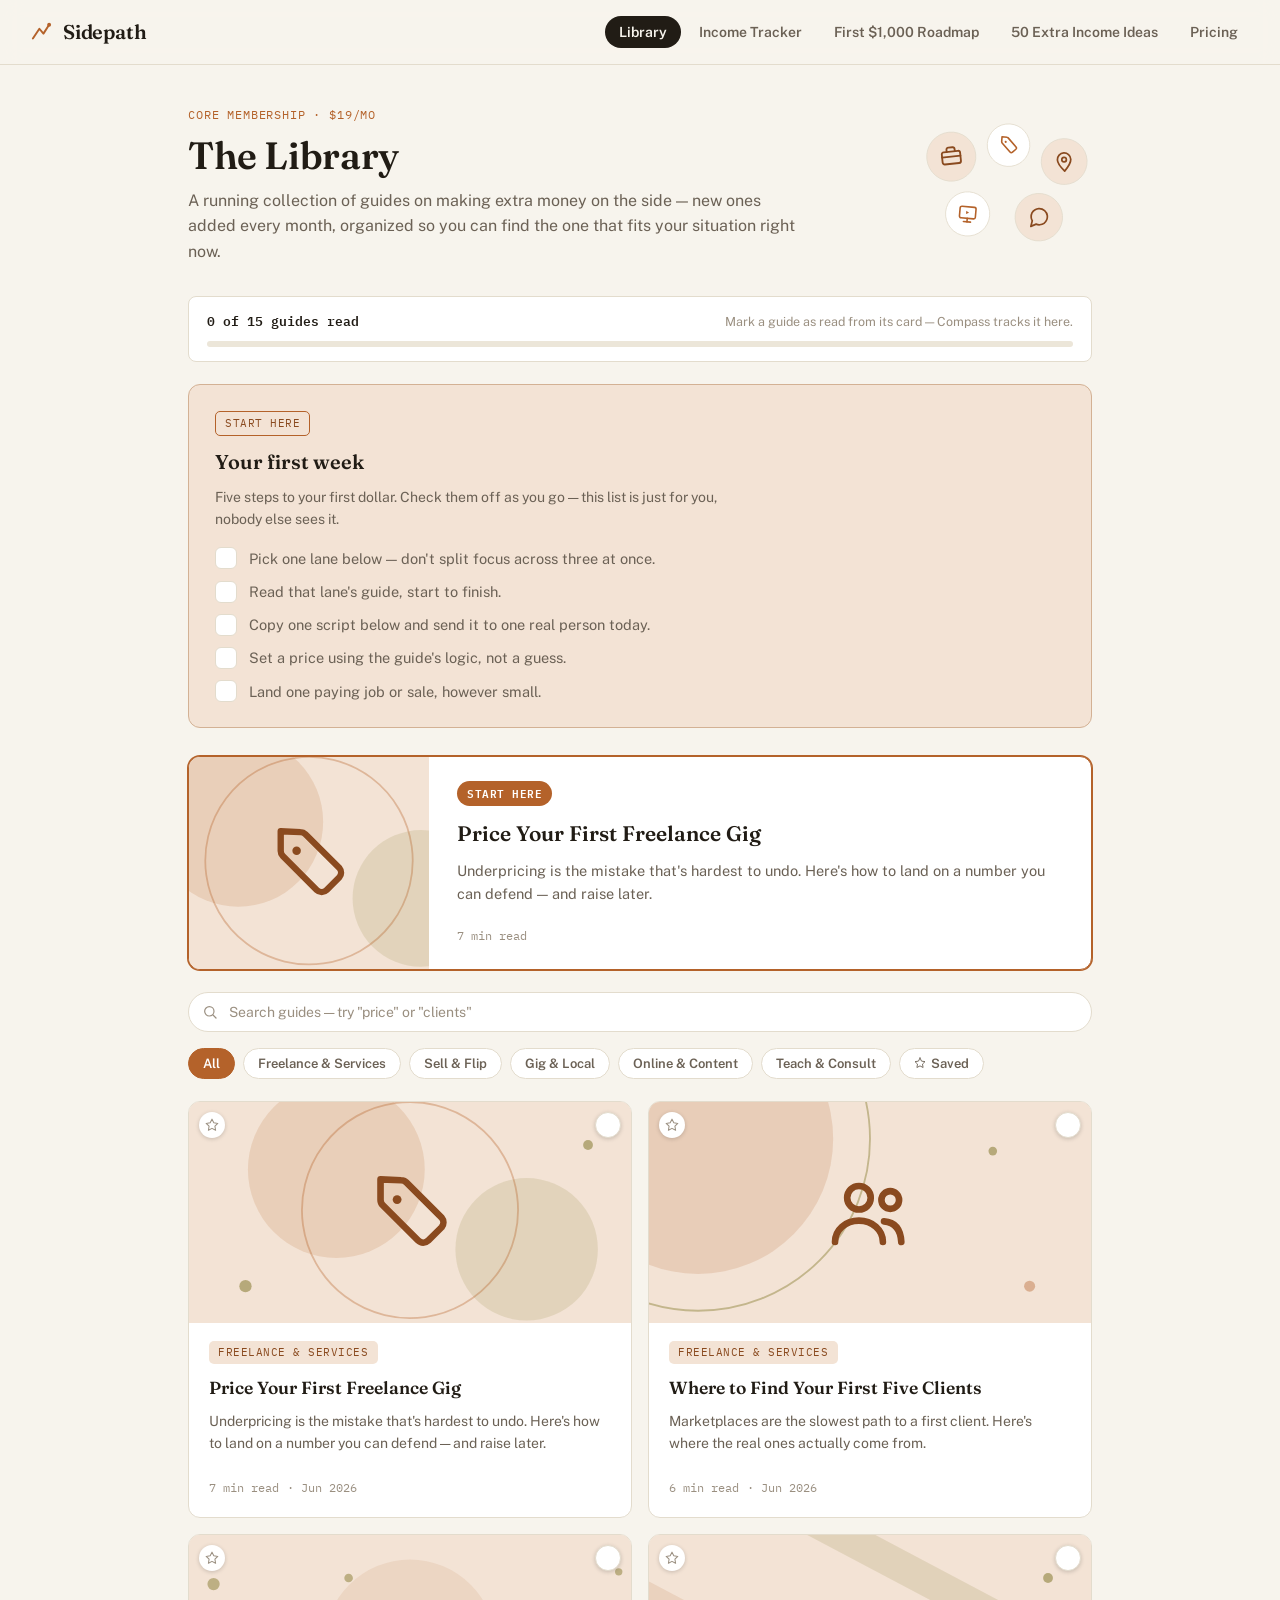
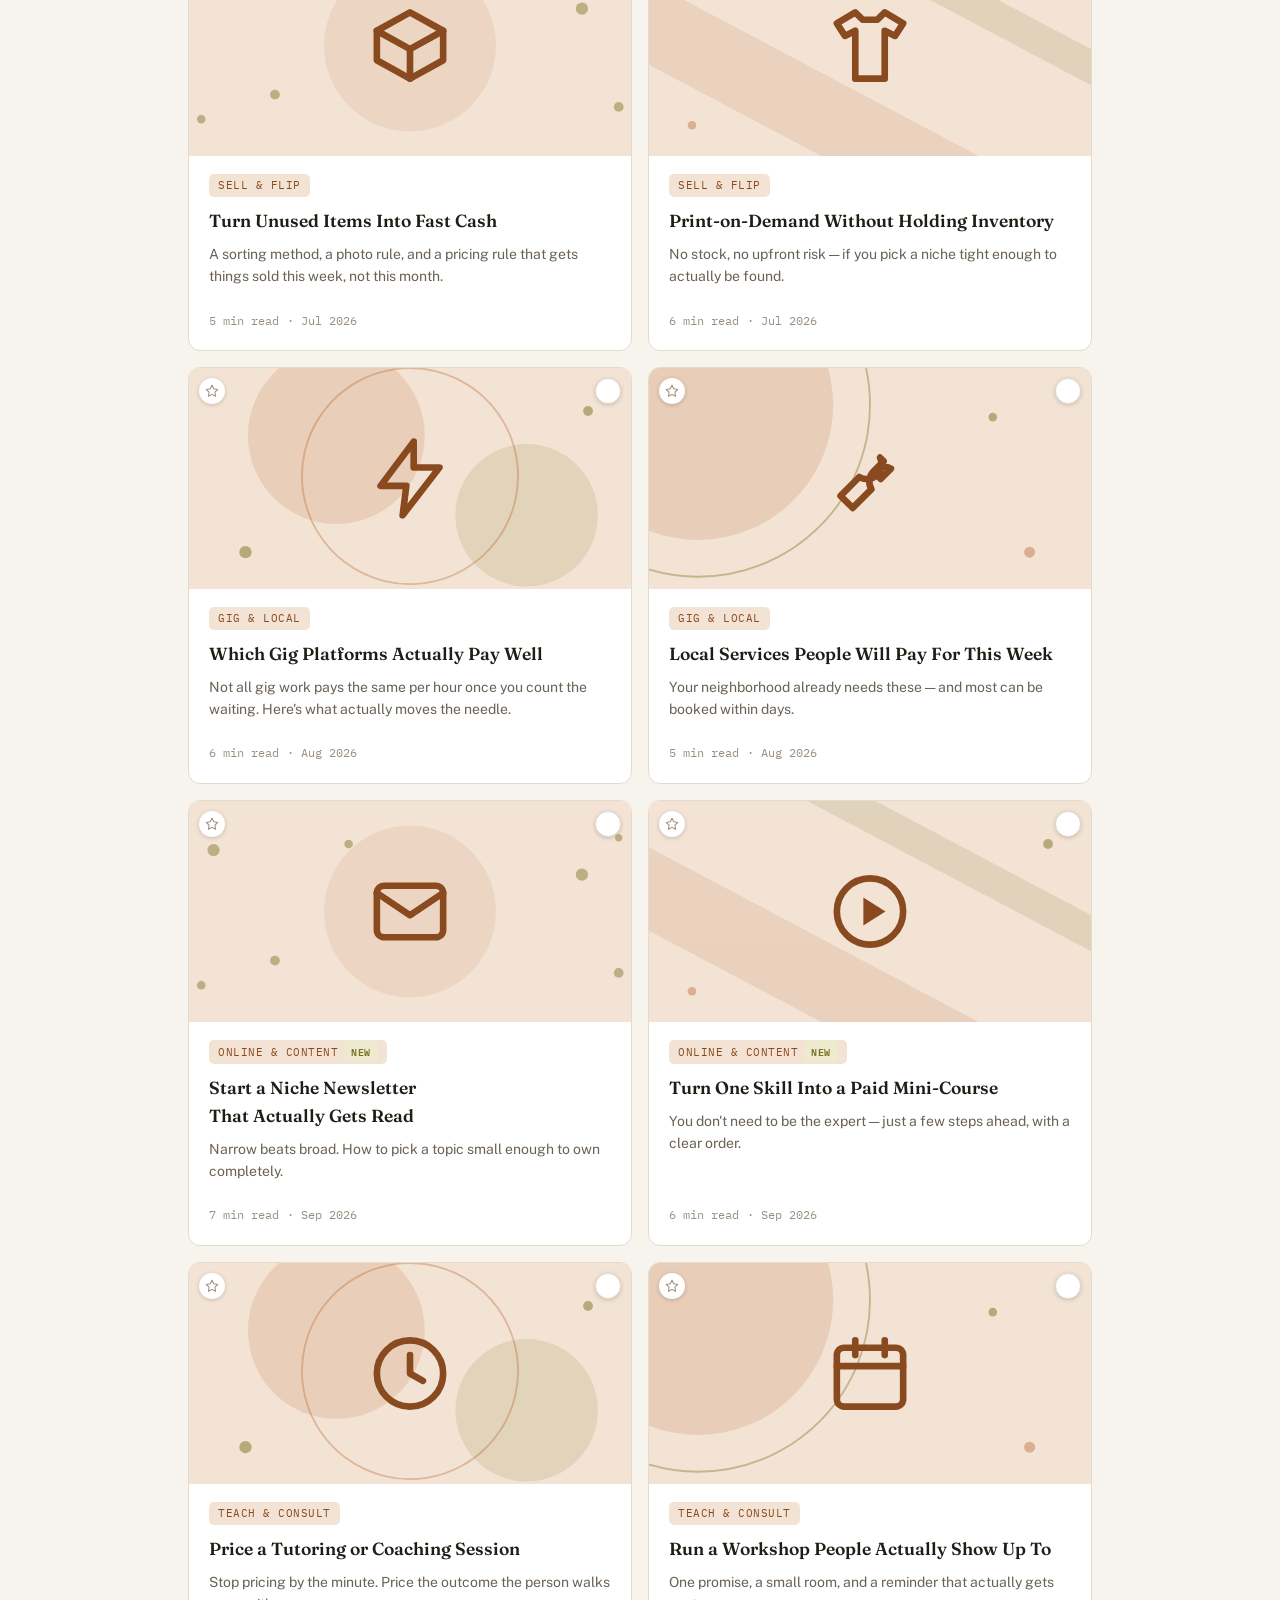
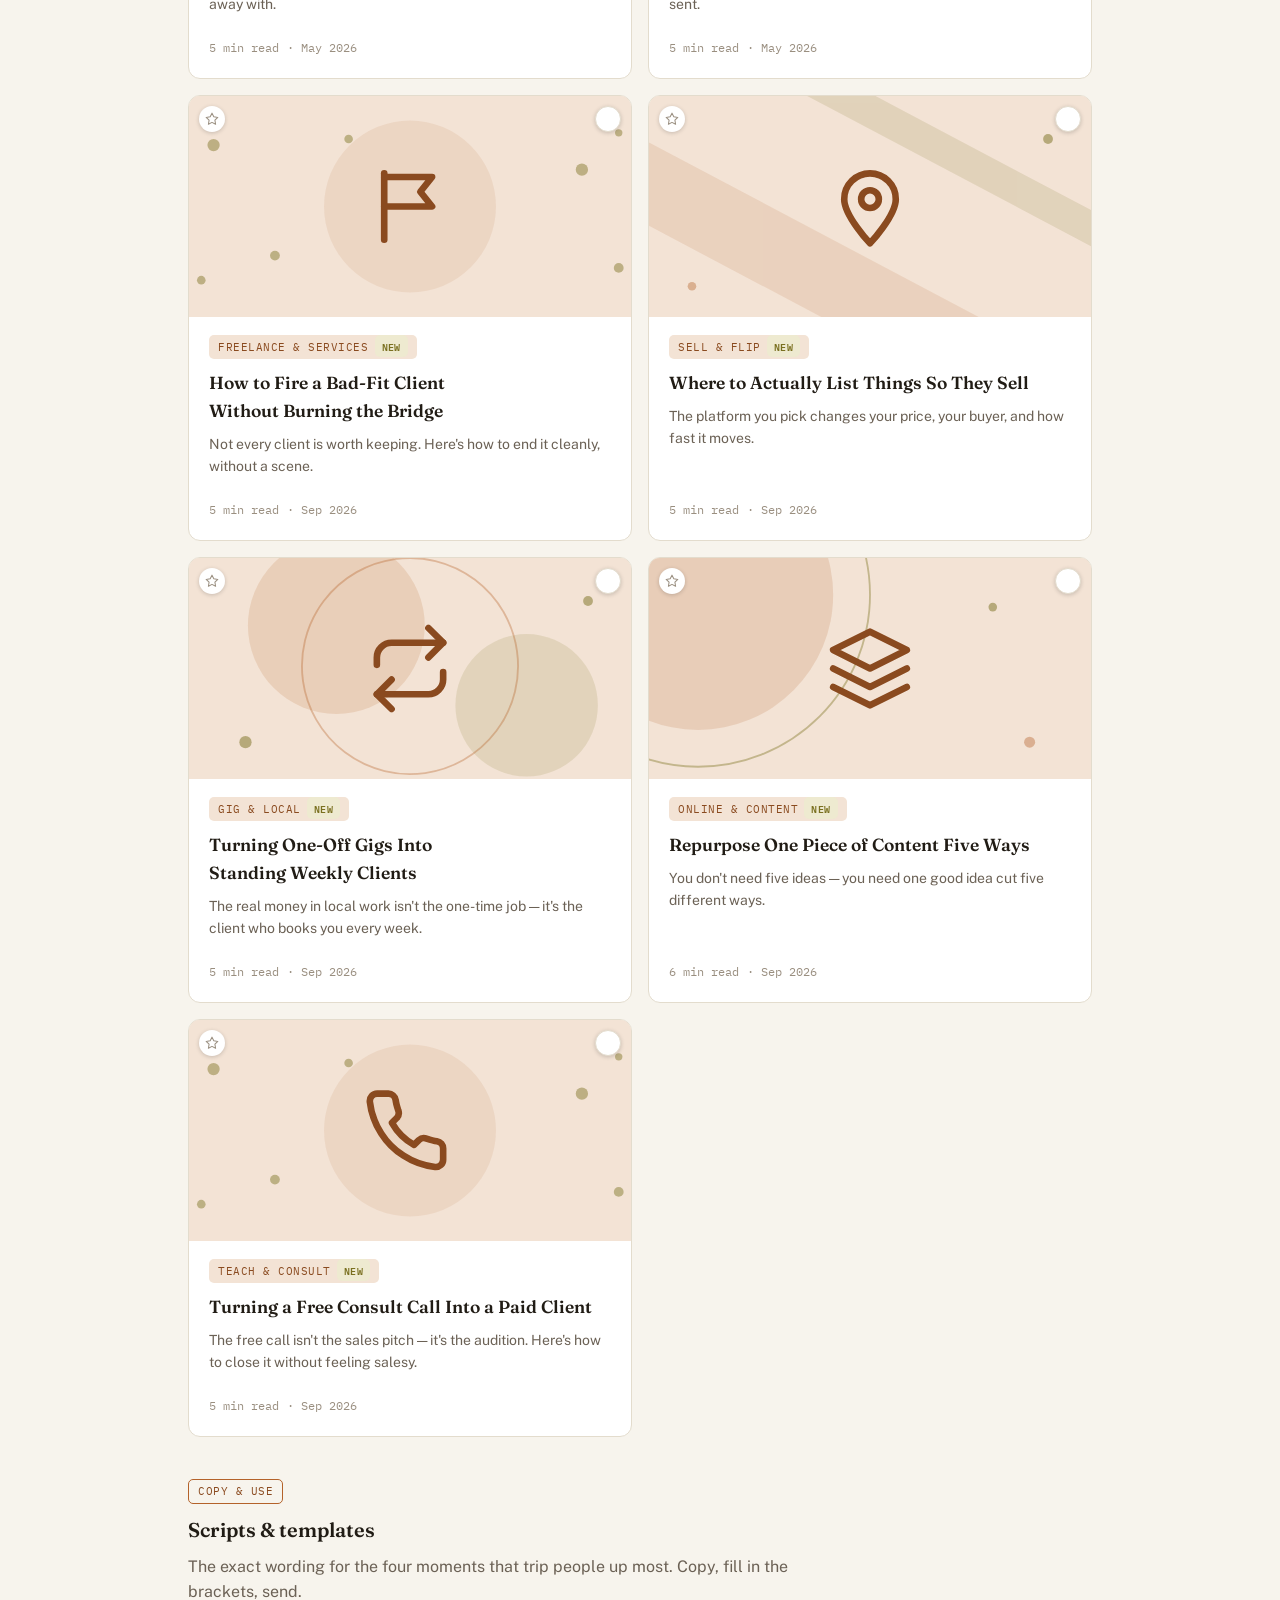
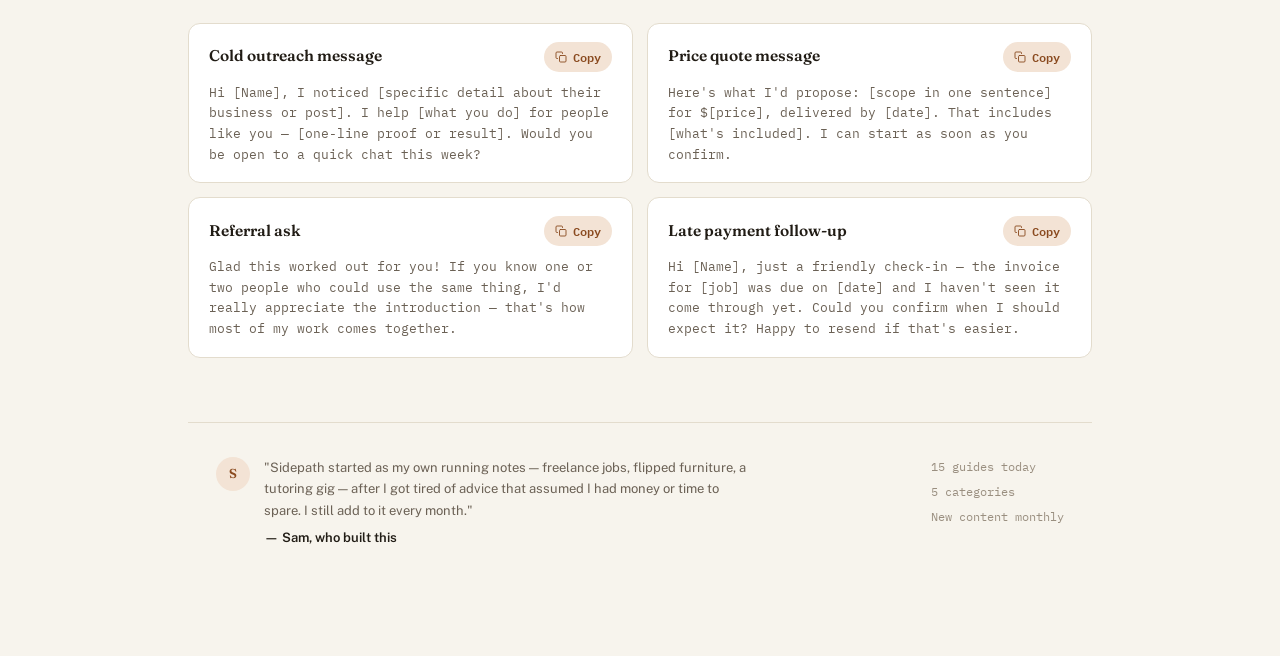
==== app/index.html @ 23879c13 "Add Sidepath infoproduct webapp Static app with a core content library ($19/mo), two one-time guide " ====
<!doctype html>
<html lang="en">
<head>
<meta charset="UTF-8">
<meta name="viewport" content="width=device-width, initial-scale=1.0">
<title>Sidepath — Extra Income, Explained</title>
<link rel="stylesheet" href="styles.css">
</head>
<body>

  <svg style="display:none" aria-hidden="true">
    <symbol id="icon-freelance" viewBox="0 0 24 24" fill="none" stroke="currentColor" stroke-width="1.8" stroke-linecap="round" stroke-linejoin="round">
      <rect x="3" y="7" width="18" height="12" rx="2"/><path d="M8 7V5a2 2 0 0 1 2-2h4a2 2 0 0 1 2 2v2"/><line x1="3" y1="12" x2="21" y2="12"/>
    </symbol>
    <symbol id="icon-sell" viewBox="0 0 24 24" fill="none" stroke="currentColor" stroke-width="1.8" stroke-linecap="round" stroke-linejoin="round">
      <path d="M20.59 13.41 11 3.83A2 2 0 0 0 9.59 3.24L4 3v5.59a2 2 0 0 0 .59 1.41l9.59 9.59a2 2 0 0 0 2.82 0l3.59-3.59a2 2 0 0 0 0-2.59Z"/><circle cx="8.5" cy="8.5" r="1.2" fill="currentColor" stroke="none"/>
    </symbol>
    <symbol id="icon-gig" viewBox="0 0 24 24" fill="none" stroke="currentColor" stroke-width="1.8" stroke-linecap="round" stroke-linejoin="round">
      <path d="M12 22s7-7.5 7-12a7 7 0 1 0-14 0c0 4.5 7 12 7 12z"/><circle cx="12" cy="10" r="2.4"/>
    </symbol>
    <symbol id="icon-online" viewBox="0 0 24 24" fill="none" stroke="currentColor" stroke-width="1.8" stroke-linecap="round" stroke-linejoin="round">
      <rect x="3" y="4" width="18" height="13" rx="2"/><line x1="8" y1="21" x2="16" y2="21"/><line x1="12" y1="17" x2="12" y2="21"/><path d="M10.2 8.6v3.8l3.3-1.9Z" fill="currentColor" stroke="none"/>
    </symbol>
    <symbol id="icon-teach" viewBox="0 0 24 24" fill="none" stroke="currentColor" stroke-width="1.8" stroke-linecap="round" stroke-linejoin="round">
      <path d="M21 11.5a8.38 8.38 0 0 1-.9 3.8 8.5 8.5 0 0 1-7.6 4.7 8.38 8.38 0 0 1-3.8-.9L3 21l1.9-5.7a8.38 8.38 0 0 1-.9-3.8 8.5 8.5 0 0 1 4.7-7.6 8.38 8.38 0 0 1 3.8-.9h.5a8.48 8.48 0 0 1 8 8v.5z"/>
    </symbol>
    <symbol id="icon-check" viewBox="0 0 24 24" fill="none" stroke="currentColor" stroke-width="2" stroke-linecap="round" stroke-linejoin="round">
      <polyline points="20 6 9 17 4 12"/>
    </symbol>
    <symbol id="icon-star" viewBox="0 0 24 24" fill="none" stroke="currentColor" stroke-width="1.8" stroke-linecap="round" stroke-linejoin="round">
      <polygon points="12 2 15.09 8.26 22 9.27 17 14.14 18.18 21.02 12 17.77 5.82 21.02 7 14.14 2 9.27 8.91 8.26 12 2"/>
    </symbol>
    <symbol id="icon-star-filled" viewBox="0 0 24 24" fill="currentColor" stroke="currentColor" stroke-width="1.8" stroke-linecap="round" stroke-linejoin="round">
      <polygon points="12 2 15.09 8.26 22 9.27 17 14.14 18.18 21.02 12 17.77 5.82 21.02 7 14.14 2 9.27 8.91 8.26 12 2"/>
    </symbol>
    <symbol id="icon-copy" viewBox="0 0 24 24" fill="none" stroke="currentColor" stroke-width="1.8" stroke-linecap="round" stroke-linejoin="round">
      <rect x="9" y="9" width="13" height="13" rx="2"/><path d="M5 15H4a2 2 0 0 1-2-2V4a2 2 0 0 1 2-2h9a2 2 0 0 1 2 2v1"/>
    </symbol>
    <symbol id="icon-people" viewBox="0 0 24 24" fill="none" stroke="currentColor" stroke-width="1.8" stroke-linecap="round" stroke-linejoin="round">
      <circle cx="9" cy="8" r="3.2"/><path d="M2.5 20c0-3.3 2.9-5.8 6.5-5.8s6.5 2.5 6.5 5.8"/><circle cx="17.5" cy="8.6" r="2.4"/><path d="M15.8 14.4c2.6.2 4.5 1.8 4.7 5.6"/>
    </symbol>
    <symbol id="icon-box" viewBox="0 0 24 24" fill="none" stroke="currentColor" stroke-width="1.8" stroke-linecap="round" stroke-linejoin="round">
      <path d="M21 8 12 3 3 8l9 5 9-5Z"/><path d="M3 8v8l9 5 9-5V8"/><path d="M12 13v8"/>
    </symbol>
    <symbol id="icon-shirt" viewBox="0 0 24 24" fill="none" stroke="currentColor" stroke-width="1.8" stroke-linecap="round" stroke-linejoin="round">
      <path d="M8 3 3 6l2.2 3.4L8 8v13h8V8l2.8 1.4L21 6l-5-3-2 2h-4L8 3Z"/>
    </symbol>
    <symbol id="icon-bolt" viewBox="0 0 24 24" fill="none" stroke="currentColor" stroke-width="1.8" stroke-linecap="round" stroke-linejoin="round">
      <polygon points="13 2 4 14 11 14 10 22 20 9 13 9 13 2"/>
    </symbol>
    <symbol id="icon-wrench" viewBox="0 0 24 24" fill="none" stroke="currentColor" stroke-width="1.8" stroke-linecap="round" stroke-linejoin="round">
      <path d="M14.7 6.3a4 4 0 0 1-5.6 5.3L4 16.7 7.3 20l5.1-5.1a4 4 0 0 1 5.3-5.6l-2.8 2.8-2-2 2.8-2.8Z"/>
    </symbol>
    <symbol id="icon-mail" viewBox="0 0 24 24" fill="none" stroke="currentColor" stroke-width="1.8" stroke-linecap="round" stroke-linejoin="round">
      <rect x="3" y="5" width="18" height="14" rx="2"/><path d="M3 7l9 6 9-6"/>
    </symbol>
    <symbol id="icon-play" viewBox="0 0 24 24" fill="none" stroke="currentColor" stroke-width="1.8" stroke-linecap="round" stroke-linejoin="round">
      <circle cx="12" cy="12" r="9"/><path d="M10.2 8.2v7.6l6-3.8Z" fill="currentColor" stroke="none"/>
    </symbol>
    <symbol id="icon-clock" viewBox="0 0 24 24" fill="none" stroke="currentColor" stroke-width="1.8" stroke-linecap="round" stroke-linejoin="round">
      <circle cx="12" cy="12" r="9"/><polyline points="12 7 12 12 15.5 14"/>
    </symbol>
    <symbol id="icon-calendar" viewBox="0 0 24 24" fill="none" stroke="currentColor" stroke-width="1.8" stroke-linecap="round" stroke-linejoin="round">
      <rect x="3" y="5" width="18" height="16" rx="2"/><line x1="3" y1="10" x2="21" y2="10"/><line x1="8" y1="3" x2="8" y2="7"/><line x1="16" y1="3" x2="16" y2="7"/>
    </symbol>
    <symbol id="icon-flag" viewBox="0 0 24 24" fill="none" stroke="currentColor" stroke-width="1.8" stroke-linecap="round" stroke-linejoin="round">
      <line x1="5" y1="3" x2="5" y2="21"/><path d="M5 4h13l-3.2 4L18 12H5"/>
    </symbol>
    <symbol id="icon-repeat" viewBox="0 0 24 24" fill="none" stroke="currentColor" stroke-width="1.8" stroke-linecap="round" stroke-linejoin="round">
      <polyline points="17 1 21 5 17 9"/><path d="M3 11V9a4 4 0 0 1 4-4h14"/><polyline points="7 23 3 19 7 15"/><path d="M21 13v2a4 4 0 0 1-4 4H3"/>
    </symbol>
    <symbol id="icon-layers" viewBox="0 0 24 24" fill="none" stroke="currentColor" stroke-width="1.8" stroke-linecap="round" stroke-linejoin="round">
      <polygon points="12 2 2 7 12 12 22 7 12 2"/><polyline points="2 17 12 22 22 17"/><polyline points="2 12 12 17 22 12"/>
    </symbol>
    <symbol id="icon-phone" viewBox="0 0 24 24" fill="none" stroke="currentColor" stroke-width="1.8" stroke-linecap="round" stroke-linejoin="round">
      <path d="M21 16.9v3a2 2 0 0 1-2.2 2 19.7 19.7 0 0 1-8.6-3.1 19.4 19.4 0 0 1-6-6A19.7 19.7 0 0 1 1.1 4.2 2 2 0 0 1 3.1 2h3a2 2 0 0 1 2 1.7c.1 1 .4 1.9.7 2.8a2 2 0 0 1-.4 2.1L7.1 9.9a16 16 0 0 0 6 6l1.3-1.3a2 2 0 0 1 2.1-.4c.9.3 1.8.6 2.8.7a2 2 0 0 1 1.7 2Z"/>
    </symbol>
  </svg>

  <header class="topbar">
    <div class="brand">
      <svg class="brand-mark" viewBox="0 0 32 32" width="26" height="26" aria-hidden="true">
        <path d="M6 24 L14 12 L19 18 L26 7" fill="none" stroke="currentColor" stroke-width="2.4" stroke-linecap="round" stroke-linejoin="round"/>
        <circle cx="26" cy="7" r="2.4" fill="currentColor"/>
      </svg>
      <span class="brand-name">Sidepath</span>
    </div>
    <nav class="tabs" role="tablist">
      <button class="tab active" data-panel="library" role="tab" aria-selected="true">Library</button>
      <button class="tab" data-panel="tracker" role="tab" aria-selected="false">Income Tracker</button>
      <button class="tab" data-panel="roadmap" role="tab" aria-selected="false">First $1,000 Roadmap</button>
      <button class="tab" data-panel="ideas" role="tab" aria-selected="false">50 Extra Income Ideas</button>
      <button class="tab" data-panel="pricing" role="tab" aria-selected="false">Pricing</button>
    </nav>
  </header>

  <main class="shell">

    <!-- ================= LIBRARY (core, recurring) ================= -->
    <section id="library" class="panel active">
      <div class="panel-head panel-head-row">
        <div>
          <div class="eyebrow">Core membership &middot; $19/mo</div>
          <h1>The Library</h1>
          <p class="lede">A running collection of guides on making extra money on the side — new ones added every month, organized so you can find the one that fits your situation right now.</p>
        </div>
        <svg class="panel-head-art" viewBox="0 0 220 160" aria-hidden="true">
          <g transform="rotate(-6 48 46)"><circle cx="48" cy="46" r="30" fill="var(--accent-soft)" stroke="var(--line)"/><use href="#icon-freelance" x="33" y="31" width="30" height="30" style="color:var(--accent-strong)"/></g>
          <g transform="rotate(4 118 32)"><circle cx="118" cy="32" r="26" fill="var(--paper-raised)" stroke="var(--line)"/><use href="#icon-sell" x="105" y="19" width="26" height="26" style="color:var(--accent)"/></g>
          <g transform="rotate(-3 186 52)"><circle cx="186" cy="52" r="28" fill="var(--accent-soft)" stroke="var(--line)"/><use href="#icon-gig" x="172" y="38" width="28" height="28" style="color:var(--accent-strong)"/></g>
          <g transform="rotate(5 68 116)"><circle cx="68" cy="116" r="27" fill="var(--paper-raised)" stroke="var(--line)"/><use href="#icon-online" x="55" y="103" width="26" height="26" style="color:var(--accent)"/></g>
          <g transform="rotate(-4 155 120)"><circle cx="155" cy="120" r="29" fill="var(--accent-soft)" stroke="var(--line)"/><use href="#icon-teach" x="141" y="106" width="28" height="28" style="color:var(--accent-strong)"/></g>
        </svg>
      </div>

      <div class="progress-strip">
        <div class="progress-strip-head">
          <span id="libProgressLabel">0 of 15 guides read</span>
          <span class="progress-strip-sub">Mark a guide as read from its card — Compass tracks it here.</span>
        </div>
        <div class="progress-track"><div class="progress-fill" id="libProgressFill" style="width:0%"></div></div>
      </div>

      <div class="onboard-card">
        <div class="onboard-head">
          <span class="tag tag-neutral">Start here</span>
          <h2>Your first week</h2>
          <p>Five steps to your first dollar. Check them off as you go — this list is just for you, nobody else sees it.</p>
        </div>
        <ul class="checklist" id="onboardChecklist">
          <li data-onboard-id="pick-lane"><button class="check-toggle" aria-label="Toggle done"><svg viewBox="0 0 24 24"><use href="#icon-check"/></svg></button><span>Pick one lane below — don't split focus across three at once.</span></li>
          <li data-onboard-id="read-guide"><button class="check-toggle" aria-label="Toggle done"><svg viewBox="0 0 24 24"><use href="#icon-check"/></svg></button><span>Read that lane's guide, start to finish.</span></li>
          <li data-onboard-id="send-script"><button class="check-toggle" aria-label="Toggle done"><svg viewBox="0 0 24 24"><use href="#icon-check"/></svg></button><span>Copy one script below and send it to one real person today.</span></li>
          <li data-onboard-id="set-price"><button class="check-toggle" aria-label="Toggle done"><svg viewBox="0 0 24 24"><use href="#icon-check"/></svg></button><span>Set a price using the guide's logic, not a guess.</span></li>
          <li data-onboard-id="first-sale"><button class="check-toggle" aria-label="Toggle done"><svg viewBox="0 0 24 24"><use href="#icon-check"/></svg></button><span>Land one paying job or sale, however small.</span></li>
        </ul>
      </div>

      <div class="featured-wrap" id="featuredArticle"></div>

      <div class="search-row">
        <svg class="search-icon" viewBox="0 0 24 24" fill="none" stroke="currentColor" stroke-width="1.8" stroke-linecap="round" stroke-linejoin="round"><circle cx="11" cy="11" r="7"/><line x1="21" y1="21" x2="16.5" y2="16.5"/></svg>
        <input type="text" id="librarySearch" placeholder="Search guides — try &quot;price&quot; or &quot;clients&quot;">
      </div>

      <div class="filter-row" id="libraryFilters">
        <button class="filter-chip active" data-filter="all">All</button>
        <button class="filter-chip" data-filter="freelance">Freelance &amp; Services</button>
        <button class="filter-chip" data-filter="sell">Sell &amp; Flip</button>
        <button class="filter-chip" data-filter="gig">Gig &amp; Local</button>
        <button class="filter-chip" data-filter="online">Online &amp; Content</button>
        <button class="filter-chip" data-filter="teach">Teach &amp; Consult</button>
        <button class="filter-chip filter-chip-star" data-filter="saved"><svg viewBox="0 0 24 24"><use href="#icon-star"/></svg>Saved</button>
      </div>

      <p class="empty-note hidden" id="libraryEmptyNote">No guides match that search. Try a different word, or clear the filter.</p>

      <div class="article-grid" id="libraryGrid"></div>

      <div class="scripts-section">
        <div class="scripts-head">
          <span class="tag tag-neutral">Copy &amp; use</span>
          <h2>Scripts &amp; templates</h2>
          <p class="lede">The exact wording for the four moments that trip people up most. Copy, fill in the brackets, send.</p>
        </div>
        <div class="script-grid">

          <div class="script-card">
            <div class="script-card-head">
              <h3>Cold outreach message</h3>
              <button class="copy-btn" data-copy-target="script-1"><svg viewBox="0 0 24 24"><use href="#icon-copy"/></svg>Copy</button>
            </div>
            <pre class="script-body" id="script-1">Hi [Name], I noticed [specific detail about their business or post]. I help [what you do] for people like you — [one-line proof or result]. Would you be open to a quick chat this week?</pre>
          </div>

          <div class="script-card">
            <div class="script-card-head">
              <h3>Price quote message</h3>
              <button class="copy-btn" data-copy-target="script-2"><svg viewBox="0 0 24 24"><use href="#icon-copy"/></svg>Copy</button>
            </div>
            <pre class="script-body" id="script-2">Here's what I'd propose: [scope in one sentence] for $[price], delivered by [date]. That includes [what's included]. I can start as soon as you confirm.</pre>
          </div>

          <div class="script-card">
            <div class="script-card-head">
              <h3>Referral ask</h3>
              <button class="copy-btn" data-copy-target="script-3"><svg viewBox="0 0 24 24"><use href="#icon-copy"/></svg>Copy</button>
            </div>
            <pre class="script-body" id="script-3">Glad this worked out for you! If you know one or two people who could use the same thing, I'd really appreciate the introduction — that's how most of my work comes together.</pre>
          </div>

          <div class="script-card">
            <div class="script-card-head">
              <h3>Late payment follow-up</h3>
              <button class="copy-btn" data-copy-target="script-4"><svg viewBox="0 0 24 24"><use href="#icon-copy"/></svg>Copy</button>
            </div>
            <pre class="script-body" id="script-4">Hi [Name], just a friendly check-in — the invoice for [job] was due on [date] and I haven't seen it come through yet. Could you confirm when I should expect it? Happy to resend if that's easier.</pre>
          </div>

        </div>
      </div>
    </section>

    <!-- ================= INCOME TRACKER (core, recurring) ================= -->
    <section id="tracker" class="panel">
      <div class="panel-head panel-head-row">
        <div>
          <div class="eyebrow">Core membership &middot; included</div>
          <h1>Income Tracker</h1>
          <p class="lede">Log what you actually earn from the side work in this app. It's useless the first week and genuinely useful by month three — that's kind of the point of paying monthly.</p>
        </div>
        <svg class="panel-head-art" viewBox="0 0 220 140" aria-hidden="true">
          <rect x="20" y="80" width="26" height="45" rx="4" fill="var(--accent-soft)" stroke="var(--line)"/>
          <rect x="60" y="55" width="26" height="70" rx="4" fill="var(--accent-soft)" stroke="var(--line)"/>
          <rect x="100" y="30" width="26" height="95" rx="4" fill="var(--accent)" opacity="0.75"/>
          <rect x="140" y="68" width="26" height="57" rx="4" fill="var(--accent-soft)" stroke="var(--line)"/>
          <path d="M22 40 L62 50 L102 15 L142 32 L180 8" fill="none" stroke="var(--gold)" stroke-width="2.5" stroke-linecap="round" stroke-linejoin="round" opacity="0.8"/>
          <circle cx="180" cy="8" r="5" fill="var(--gold)"/>
        </svg>
      </div>

      <div class="goal-card">
        <div class="goal-head">
          <span class="tag tag-neutral">Monthly goal</span>
          <p id="goalLabel">$0 of $500 this month</p>
        </div>
        <div class="progress-track"><div class="progress-fill" id="goalFill" style="width:0%"></div></div>
        <form id="goalForm" class="goal-form">
          <label>
            <span>Change goal</span>
            <input type="number" id="goalInput" min="0" step="10" value="500">
          </label>
          <button type="submit" class="btn btn-ghost btn-small">Save goal</button>
        </form>
      </div>

      <div class="tracker-stats">
        <div class="tracker-stat">
          <span class="stat-label">This month</span>
          <span class="stat-value" id="trackerMonthTotal">$0</span>
        </div>
        <div class="tracker-stat">
          <span class="stat-label">All-time logged</span>
          <span class="stat-value" id="trackerAllTotal">$0</span>
        </div>
        <div class="tracker-stat">
          <span class="stat-label">Entries logged</span>
          <span class="stat-value" id="trackerEntryCount">0</span>
        </div>
      </div>

      <div class="card">
        <h2>Log a payment</h2>
        <form id="entryForm" class="entry-form">
          <div class="entry-form-row">
            <label>
              <span>Date</span>
              <input type="date" id="entryDate" required>
            </label>
            <label>
              <span>Category</span>
              <select id="entryCat">
                <option value="freelance">Freelance &amp; Services</option>
                <option value="sell">Sell &amp; Flip</option>
                <option value="gig">Gig &amp; Local</option>
                <option value="online">Online &amp; Content</option>
                <option value="teach">Teach &amp; Consult</option>
              </select>
            </label>
            <label>
              <span>Amount</span>
              <input type="number" id="entryAmount" min="0.01" step="0.01" placeholder="0.00" required>
            </label>
          </div>
          <div class="entry-form-row">
            <label class="entry-note-field">
              <span>Note (optional)</span>
              <input type="text" id="entryNote" placeholder="e.g. Flipped a dresser">
            </label>
          </div>
          <button type="submit" class="btn btn-primary">Add entry</button>
        </form>
      </div>

      <div class="card">
        <h2>This month by category</h2>
        <div class="cat-breakdown" id="catBreakdown"></div>
      </div>

      <div class="card">
        <div class="card-head-row">
          <h2>Recent entries</h2>
        </div>
        <div class="entry-list" id="entryList"></div>
      </div>
    </section>

    <!-- ================= ROADMAP (add-on A) ================= -->
    <section id="roadmap" class="panel">
      <div class="panel-head panel-head-row">
        <div>
          <div class="eyebrow">Add-on &middot; one-time purchase</div>
          <h1>The First $1,000 Roadmap</h1>
          <p class="lede">A six-module, in-order course for going from nothing to your first $1,000 in extra income — built for people who've read enough tips and just need the sequence.</p>
        </div>
        <svg class="panel-head-art" viewBox="0 0 260 130" aria-hidden="true">
          <path d="M14,66 C55,20 95,112 136,66 C177,20 217,112 246,66" fill="none" stroke="var(--line)" stroke-width="2.5" stroke-dasharray="1 10" stroke-linecap="round"/>
          <circle cx="14" cy="66" r="9" fill="var(--accent-strong)"/>
          <circle cx="66" cy="30" r="7" fill="var(--paper-raised)" stroke="var(--accent)" stroke-width="2.5"/>
          <circle cx="115" cy="98" r="7" fill="var(--paper-raised)" stroke="var(--accent)" stroke-width="2.5"/>
          <circle cx="165" cy="30" r="7" fill="var(--paper-raised)" stroke="var(--accent)" stroke-width="2.5"/>
          <circle cx="212" cy="98" r="7" fill="var(--paper-raised)" stroke="var(--accent)" stroke-width="2.5"/>
          <circle cx="246" cy="66" r="9" fill="none" stroke="var(--gold)" stroke-width="2.5"/>
        </svg>
      </div>

      <div id="roadmapLocked" class="locked-gate">
        <div class="locked-card">
          <span class="lock-icon">&#128274;</span>
          <h2>Unlock the Roadmap</h2>
          <p>Six modules, in order, from picking your lane to raising your rate — plus every future update to this course.</p>
          <div class="locked-price">
            <span class="price-now">$29</span>
          </div>
          <button class="btn btn-primary btn-wide" data-unlock="roadmap">Unlock for $29</button>
          <span class="demo-note">Demo mode — this simulates a purchase locally, no payment is processed.</span>
        </div>
      </div>

      <div id="roadmapContent" class="gated-content hidden">
        <div class="progress-strip">
          <div class="progress-strip-head">
            <span id="roadmapProgressLabel">0 of 6 modules complete</span>
            <span class="progress-strip-sub">Check off a module once you've actually done it, not just read it.</span>
          </div>
          <div class="progress-track"><div class="progress-fill" id="roadmapProgressFill" style="width:0%"></div></div>
        </div>

        <div class="module-list" id="moduleList"></div>
      </div>
    </section>

    <!-- ================= 50 IDEAS (add-on B) ================= -->
    <section id="ideas" class="panel">
      <div class="panel-head panel-head-row">
        <div>
          <div class="eyebrow">Add-on &middot; one-time purchase</div>
          <h1>50 Extra Income Ideas</h1>
          <p class="lede">A scannable reference list, grouped by type, for when you just want options in front of you — not a full guide, just the list to pick from.</p>
        </div>
        <svg class="panel-head-art" viewBox="0 0 220 140" aria-hidden="true">
          <g transform="rotate(-10 34 34)"><circle cx="34" cy="34" r="22" fill="var(--accent-soft)" stroke="var(--line)"/><use href="#icon-freelance" x="23" y="23" width="22" height="22" style="color:var(--accent-strong)"/></g>
          <g transform="rotate(8 108 24)"><circle cx="108" cy="24" r="18" fill="var(--paper-raised)" stroke="var(--line)"/><use href="#icon-sell" x="99" y="15" width="18" height="18" style="color:var(--accent)"/></g>
          <g transform="rotate(-6 178 46)"><circle cx="178" cy="46" r="24" fill="var(--accent-soft)" stroke="var(--line)"/><use href="#icon-gig" x="166" y="34" width="24" height="24" style="color:var(--accent-strong)"/></g>
          <g transform="rotate(5 44 104)"><circle cx="44" cy="104" r="20" fill="var(--paper-raised)" stroke="var(--line)"/><use href="#icon-online" x="34" y="94" width="20" height="20" style="color:var(--accent)"/></g>
          <g transform="rotate(-8 122 110)"><circle cx="122" cy="110" r="23" fill="var(--accent-soft)" stroke="var(--line)"/><use href="#icon-teach" x="110" y="98" width="24" height="24" style="color:var(--accent-strong)"/></g>
          <g transform="rotate(12 190 118)"><circle cx="190" cy="118" r="16" fill="var(--paper-raised)" stroke="var(--gold)" stroke-width="1.5"/><use href="#icon-star" x="182" y="110" width="16" height="16" style="color:var(--gold)"/></g>
        </svg>
      </div>

      <div id="ideasLocked" class="locked-gate">
        <div class="locked-card">
          <span class="lock-icon">&#128274;</span>
          <h2>Unlock the Full List</h2>
          <p>All 50 ideas across five categories, with a one-line note on each so you can tell fast which ones fit you.</p>
          <div class="locked-price">
            <span class="price-now">$17</span>
          </div>
          <button class="btn btn-primary btn-wide" data-unlock="ideas">Unlock for $17</button>
          <span class="demo-note">Demo mode — this simulates a purchase locally, no payment is processed.</span>
        </div>
      </div>

      <div id="ideasContent" class="gated-content hidden">
        <div class="filter-row" id="ideasFilters">
          <button class="filter-chip active" data-filter="all">All 50</button>
          <button class="filter-chip" data-filter="freelance">Freelance &amp; Services</button>
          <button class="filter-chip" data-filter="sell">Sell &amp; Flip</button>
          <button class="filter-chip" data-filter="gig">Gig &amp; Local</button>
          <button class="filter-chip" data-filter="online">Online &amp; Content</button>
          <button class="filter-chip" data-filter="teach">Teach &amp; Consult</button>
          <button class="filter-chip filter-chip-star" data-filter="saved"><svg viewBox="0 0 24 24"><use href="#icon-star"/></svg>Saved</button>
        </div>
        <div class="idea-grid" id="ideaGrid"></div>
      </div>
    </section>

    <!-- ================= PRICING ================= -->
    <section id="pricing" class="panel">
      <div class="panel-head">
        <div>
          <div class="eyebrow">Plans</div>
          <h1>One app, buy what you need</h1>
          <p class="lede">The Library is the core subscription. The Roadmap and the Ideas list are separate one-time purchases — most people end up with all three.</p>
        </div>
      </div>

      <div class="pricing-grid">
        <div class="price-card primary">
          <span class="best-for-badge">Start here</span>
          <span class="price-kind">Recurring</span>
          <span class="price-name">Sidepath Library</span>
          <div class="price-figures">
            <span class="price-full">$19</span>
            <span class="price-period">/ month</span>
          </div>
          <ul class="price-features">
            <li><svg viewBox="0 0 24 24"><use href="#icon-check"/></svg>Every guide, current and future</li>
            <li><svg viewBox="0 0 24 24"><use href="#icon-check"/></svg>Copy-paste scripts &amp; templates</li>
            <li><svg viewBox="0 0 24 24"><use href="#icon-check"/></svg>New guides added monthly</li>
          </ul>
          <span class="price-status active">You're using this now</span>
        </div>

        <div class="price-card">
          <span class="price-kind">One-time</span>
          <span class="price-name">First $1,000 Roadmap</span>
          <div class="price-figures">
            <span class="price-full">$29</span>
          </div>
          <ul class="price-features">
            <li><svg viewBox="0 0 24 24"><use href="#icon-check"/></svg>6 modules, in order, start to finish</li>
            <li><svg viewBox="0 0 24 24"><use href="#icon-check"/></svg>Every future update to the course</li>
            <li><svg viewBox="0 0 24 24"><use href="#icon-check"/></svg>Pay once, yours to keep</li>
          </ul>
          <button class="btn btn-primary btn-wide" data-unlock="roadmap">Unlock for $29</button>
        </div>

        <div class="price-card">
          <span class="price-kind">One-time</span>
          <span class="price-name">50 Extra Income Ideas</span>
          <div class="price-figures">
            <span class="price-full">$17</span>
          </div>
          <ul class="price-features">
            <li><svg viewBox="0 0 24 24"><use href="#icon-check"/></svg>All 50 ideas across 5 categories</li>
            <li><svg viewBox="0 0 24 24"><use href="#icon-check"/></svg>Save favorites, filter by type</li>
            <li><svg viewBox="0 0 24 24"><use href="#icon-check"/></svg>Pay once, yours to keep</li>
          </ul>
          <button class="btn btn-primary btn-wide" data-unlock="ideas">Unlock for $17</button>
        </div>
      </div>

      <p class="trust-line">One-time purchases are yours to keep, no expiration. Cancel the monthly plan anytime — no retention calls, no hoops.</p>

      <div class="testimonial-section">
        <h2>What members say</h2>
        <div class="testimonial-grid">
          <div class="testimonial-card">
            <div class="testimonial-head">
              <span class="avatar-circle">M</span>
              <div>
                <span class="t-name">M. Alvarez</span>
                <span class="t-role">Freelance &amp; Services</span>
              </div>
            </div>
            <p>"The referral script is the reason I stopped hunting for clients every month — I just ask now, right after delivery, like the guide says."</p>
          </div>
          <div class="testimonial-card">
            <div class="testimonial-head">
              <span class="avatar-circle">J</span>
              <div>
                <span class="t-name">J. Okafor</span>
                <span class="t-role">Sell &amp; Flip</span>
              </div>
            </div>
            <p>"Sold my first flipped dresser for $140 using the photo and pricing rules from the Library. Took one weekend, not a whole project."</p>
          </div>
          <div class="testimonial-card">
            <div class="testimonial-head">
              <span class="avatar-circle">D</span>
              <div>
                <span class="t-name">D. Chen</span>
                <span class="t-role">Roadmap member</span>
              </div>
            </div>
            <p>"The Roadmap gave me an actual order to follow instead of ten tabs open at once. Module 2's pricing math alone paid for the Library."</p>
          </div>
        </div>
      </div>

      <div class="faq-section">
        <h2>Questions before you buy</h2>
        <div class="faq-list" id="faqList">
          <div class="faq-item">
            <button class="faq-question">
              <span>Do I have to buy all three?</span>
              <span class="module-chevron">&#9662;</span>
            </button>
            <div class="faq-answer">
              <p>No. The Library alone works on its own for $19/month. The Roadmap and the Ideas list are optional add-ons — buy either one whenever you actually want it, or never.</p>
            </div>
          </div>
          <div class="faq-item">
            <button class="faq-question">
              <span>Are the one-time purchases really one-time?</span>
              <span class="module-chevron">&#9662;</span>
            </button>
            <div class="faq-answer">
              <p>Yes. Pay once for the Roadmap or the Ideas list and they're yours to keep — no recurring charge, no expiration.</p>
            </div>
          </div>
          <div class="faq-item">
            <button class="faq-question">
              <span>What happens to my add-ons if I cancel the Library?</span>
              <span class="module-chevron">&#9662;</span>
            </button>
            <div class="faq-answer">
              <p>Nothing. Canceling the Library only affects the Library. Any Roadmap or Ideas purchase stays unlocked forever, since it was never tied to the subscription in the first place.</p>
            </div>
          </div>
          <div class="faq-item">
            <button class="faq-question">
              <span>How often is new content added?</span>
              <span class="module-chevron">&#9662;</span>
            </button>
            <div class="faq-answer">
              <p>New guides land in the Library monthly. The Roadmap and Ideas list get occasional updates too, included in what you already paid — no extra charge to stay current.</p>
            </div>
          </div>
        </div>
      </div>

      <p class="reset-line">Testing the locked state again? <button id="resetDemo" class="link-btn">Reset demo data</button></p>
    </section>

    <div class="site-footer">
      <div class="footer-inner">
        <div class="footer-note">
          <span class="avatar-circle">S</span>
          <p>"Sidepath started as my own running notes — freelance jobs, flipped furniture, a tutoring gig — after I got tired of advice that assumed I had money or time to spare. I still add to it every month."<br><strong>&mdash; Sam, who built this</strong></p>
        </div>
        <div class="footer-stats">
          <span>15 guides today</span>
          <span>5 categories</span>
          <span>New content monthly</span>
        </div>
      </div>
    </div>

  </main>

  <div class="modal-overlay hidden" id="articleModal">
    <div class="modal-card" role="dialog" aria-modal="true" aria-labelledby="modalTitle">
      <button class="modal-close" id="modalClose" aria-label="Close">&times;</button>
      <div class="modal-hero" id="modalHero"></div>
      <div class="modal-body-wrap">
        <span class="tag" id="modalTag"></span>
        <h2 id="modalTitle"></h2>
        <div class="modal-meta">
          <span class="read-time" id="modalReadTime"></span>
          <button class="btn btn-ghost btn-small" id="modalReadToggle"></button>
        </div>
        <div class="modal-prose" id="modalBody"></div>
      </div>
    </div>
  </div>

  <script src="app.js"></script>
</body>
</html>
---- app/styles.css ----
@import url('https://fonts.googleapis.com/css2?family=Fraunces:opsz,wght@9..144,500;9..144,600;9..144,700&family=Public+Sans:wght@400;500;600;700&family=IBM+Plex+Mono:wght@400;500;600&display=swap');

:root {
  --paper: #f7f4ed;
  --paper-raised: #ffffff;
  --ink: #211c15;
  --ink-soft: #6b6155;
  --ink-faint: #9a8f80;
  --accent: #b4622a;
  --accent-strong: #8a4a1f;
  --accent-soft: #f3e3d5;
  --line: #e3dccd;
  --line-soft: #ece6d9;
  --gold: #7a7020;
  --gold-soft: #eeead0;
  --danger: #a33c31;
  --radius: 12px;
  --radius-sm: 8px;
}

@media (prefers-color-scheme: dark) {
  :root:not([data-theme="light"]) {
    --paper: #17140f;
    --paper-raised: #201c15;
    --ink: #efe9de;
    --ink-soft: #b3a897;
    --ink-faint: #7d7364;
    --accent: #e08a4f;
    --accent-strong: #f0a56f;
    --accent-soft: #3a2a1a;
    --line: #362f24;
    --line-soft: #2a251c;
    --gold: #cdc267;
    --gold-soft: #322f1a;
    --danger: #d68577;
  }
}

:root[data-theme="dark"] {
  --paper: #17140f;
  --paper-raised: #201c15;
  --ink: #efe9de;
  --ink-soft: #b3a897;
  --ink-faint: #7d7364;
  --accent: #e08a4f;
  --accent-strong: #f0a56f;
  --accent-soft: #3a2a1a;
  --line: #362f24;
  --line-soft: #2a251c;
  --gold: #cdc267;
  --gold-soft: #322f1a;
  --danger: #d68577;
}

* { box-sizing: border-box; }

html, body {
  margin: 0;
  background: var(--paper);
  color: var(--ink);
}

.hidden { display: none !important; }

body {
  font-family: 'Public Sans', system-ui, -apple-system, sans-serif;
  line-height: 1.6;
  -webkit-font-smoothing: antialiased;
}

button, input, select {
  font-family: inherit;
  color: inherit;
}

/* ---------- Top bar ---------- */

.topbar {
  position: sticky;
  top: 0;
  z-index: 10;
  display: flex;
  align-items: center;
  justify-content: space-between;
  gap: 24px;
  padding: 16px 28px;
  background: color-mix(in srgb, var(--paper) 88%, transparent);
  backdrop-filter: blur(10px);
  border-bottom: 1px solid var(--line);
  flex-wrap: wrap;
}

.brand {
  display: flex;
  align-items: center;
  gap: 9px;
  color: var(--accent);
}

.brand-mark { flex-shrink: 0; }

.brand-name {
  font-family: 'Fraunces', Georgia, serif;
  font-weight: 600;
  font-size: 20px;
  color: var(--ink);
  letter-spacing: -0.01em;
}

.tabs {
  display: flex;
  gap: 4px;
  flex-wrap: wrap;
}

.tab {
  border: none;
  background: transparent;
  color: var(--ink-soft);
  font-size: 14px;
  font-weight: 600;
  padding: 8px 14px;
  border-radius: 999px;
  cursor: pointer;
  transition: background 0.15s, color 0.15s;
  white-space: nowrap;
}

.tab:hover { background: var(--line-soft); color: var(--ink); }
.tab.active { background: var(--ink); color: var(--paper); }

/* ---------- Shell / panels ---------- */

.shell {
  max-width: 960px;
  margin: 0 auto;
  padding: 40px 28px 100px;
}

.panel { display: none; }
.panel.active { display: block; }

.panel-head {
  margin-bottom: 32px;
}

.eyebrow {
  font-family: 'IBM Plex Mono', monospace;
  font-size: 12px;
  letter-spacing: 0.07em;
  text-transform: uppercase;
  color: var(--accent);
  margin-bottom: 10px;
}

h1 {
  font-family: 'Fraunces', Georgia, serif;
  font-weight: 600;
  font-size: clamp(28px, 4.2vw, 38px);
  line-height: 1.14;
  letter-spacing: -0.01em;
  margin: 0 0 10px;
  text-wrap: balance;
}

.lede {
  color: var(--ink-soft);
  font-size: 16px;
  max-width: 62ch;
  margin: 0;
}

h2 {
  font-family: 'Fraunces', Georgia, serif;
  font-weight: 600;
  font-size: 20px;
  margin: 0 0 8px;
  text-wrap: balance;
}

h3 {
  font-family: 'Fraunces', Georgia, serif;
  font-weight: 600;
  font-size: 16.5px;
  margin: 20px 0 6px;
  color: var(--ink);
}

p { margin: 0 0 12px; }

/* ---------- Filter chips ---------- */

.filter-row {
  display: flex;
  gap: 8px;
  flex-wrap: wrap;
  margin-bottom: 22px;
}

.filter-chip {
  border: 1px solid var(--line);
  background: var(--paper-raised);
  color: var(--ink-soft);
  font-size: 13px;
  font-weight: 600;
  padding: 7px 14px;
  border-radius: 999px;
  cursor: pointer;
  transition: border-color 0.15s, color 0.15s, background 0.15s;
}

.filter-chip:hover { border-color: var(--accent); color: var(--ink); }
.filter-chip.active { background: var(--accent); border-color: var(--accent); color: #fff; }

/* ---------- Article / idea cards ---------- */

.article-grid, .idea-grid {
  display: grid;
  grid-template-columns: repeat(2, 1fr);
  gap: 16px;
}

@media (max-width: 700px) {
  .article-grid, .idea-grid { grid-template-columns: 1fr; }
}

.article-card {
  background: var(--paper-raised);
  border: 1px solid var(--line);
  border-radius: var(--radius);
  padding: 22px;
}

.tag {
  display: inline-block;
  font-family: 'IBM Plex Mono', monospace;
  font-size: 10.5px;
  letter-spacing: 0.05em;
  text-transform: uppercase;
  color: var(--accent-strong);
  background: var(--accent-soft);
  padding: 3px 9px;
  border-radius: 5px;
  margin-bottom: 10px;
}

.article-card p {
  color: var(--ink-soft);
  font-size: 14.5px;
  margin: 0;
}

.idea-card {
  background: var(--paper-raised);
  border: 1px solid var(--line);
  border-radius: var(--radius-sm);
  padding: 14px 16px;
  display: flex;
  flex-direction: column;
  gap: 4px;
}

.idea-card .idea-title {
  font-weight: 600;
  font-size: 14.5px;
}

.idea-card .idea-note {
  color: var(--ink-soft);
  font-size: 13.5px;
}

.idea-card .idea-start {
  color: var(--accent-strong);
  font-size: 12.5px;
  font-weight: 500;
  margin-top: 2px;
}

.idea-card .tag { margin-bottom: 2px; }

/* ---------- Locked gate ---------- */

.locked-gate {
  display: flex;
  justify-content: center;
  padding: 40px 20px;
}

.locked-card {
  max-width: 420px;
  width: 100%;
  text-align: center;
  background: var(--paper-raised);
  border: 1px solid var(--line);
  border-radius: var(--radius);
  padding: 36px 30px;
}

.lock-icon {
  display: inline-block;
  font-size: 22px;
  margin-bottom: 14px;
  filter: grayscale(1) opacity(0.6);
}

.locked-card h2 { font-size: 21px; }

.locked-card p {
  color: var(--ink-soft);
  font-size: 14.5px;
}

.locked-price {
  display: flex;
  align-items: baseline;
  justify-content: center;
  gap: 10px;
  margin: 18px 0;
  font-family: 'IBM Plex Mono', monospace;
}

.price-was {
  font-size: 16px;
  color: var(--ink-faint);
  text-decoration: line-through;
}

.price-now {
  font-size: 26px;
  font-weight: 600;
  color: var(--accent-strong);
}

.demo-note {
  display: block;
  margin-top: 12px;
  font-size: 12px;
  color: var(--ink-faint);
}

.gated-content.hidden, .locked-gate.hidden { display: none; }

/* ---------- Buttons ---------- */

.btn {
  font-weight: 600;
  font-size: 14px;
  border-radius: 999px;
  padding: 11px 20px;
  border: 1px solid transparent;
  cursor: pointer;
  transition: transform 0.1s, background 0.15s, border-color 0.15s;
}

.btn:active { transform: scale(0.98); }

.btn-primary {
  background: var(--accent);
  color: #fff;
}

.btn-primary:hover { background: var(--accent-strong); }

.btn-wide { width: 100%; }

.btn-ghost {
  background: transparent;
  border-color: var(--line);
  color: var(--ink-soft);
}

.btn-ghost:hover { border-color: var(--accent); color: var(--ink); }

.btn-unlocked {
  background: var(--accent-soft);
  color: var(--accent-strong);
  cursor: default;
}

.btn-small { padding: 7px 13px; font-size: 13px; }

.link-btn {
  background: none;
  border: none;
  color: var(--accent);
  font-weight: 600;
  font-size: 13px;
  cursor: pointer;
  padding: 0;
  text-decoration: underline;
  text-underline-offset: 2px;
}

/* ---------- Roadmap modules ---------- */

.module-list {
  display: flex;
  flex-direction: column;
  gap: 10px;
}

.module {
  background: var(--paper-raised);
  border: 1px solid var(--line);
  border-radius: var(--radius);
  overflow: hidden;
}

.module-head {
  width: 100%;
  display: grid;
  grid-template-columns: 36px 1fr 20px;
  align-items: center;
  gap: 12px;
  background: none;
  border: none;
  padding: 16px 20px;
  cursor: pointer;
  text-align: left;
}

.module-num {
  font-family: 'IBM Plex Mono', monospace;
  font-size: 13px;
  color: var(--accent);
}

.module-title {
  font-family: 'Fraunces', Georgia, serif;
  font-weight: 600;
  font-size: 16.5px;
  color: var(--ink);
}

.module-chevron {
  color: var(--ink-faint);
  transition: transform 0.2s;
}

.module[data-open="true"] .module-chevron { transform: rotate(180deg); }

.module-body {
  max-height: 0;
  overflow: hidden;
  transition: max-height 0.25s ease;
  padding: 0 20px;
}

.module[data-open="true"] .module-body {
  max-height: 2200px;
  padding: 0 20px 22px;
}

.module-body p {
  color: var(--ink-soft);
  font-size: 14.5px;
  margin: 0 0 14px;
}

.module-body p:last-child { margin-bottom: 0; }

/* ---------- Guide article (prose) ---------- */

.guide {
  background: var(--paper-raised);
  border: 1px solid var(--line);
  border-radius: var(--radius);
  padding: 28px 30px;
  margin-bottom: 20px;
}

.guide p {
  color: var(--ink-soft);
  font-size: 15px;
  max-width: 66ch;
}

/* ---------- Pricing ---------- */

.pricing-grid {
  display: grid;
  grid-template-columns: repeat(3, 1fr);
  gap: 16px;
  margin-top: 8px;
}

@media (max-width: 760px) {
  .pricing-grid { grid-template-columns: 1fr; }
}

.price-card {
  background: var(--paper-raised);
  border: 1px solid var(--line);
  border-radius: var(--radius);
  padding: 24px 22px 22px;
  display: flex;
  flex-direction: column;
  gap: 12px;
}

.price-card.primary {
  border-color: var(--accent);
  box-shadow: 0 0 0 1px var(--accent);
  position: relative;
}

.best-for-badge {
  position: absolute;
  top: -11px;
  left: 20px;
  background: var(--accent);
  color: #fff;
  font-family: 'IBM Plex Mono', monospace;
  font-size: 10.5px;
  font-weight: 600;
  letter-spacing: 0.04em;
  text-transform: uppercase;
  padding: 4px 10px;
  border-radius: 999px;
}

.price-kind {
  font-family: 'IBM Plex Mono', monospace;
  font-size: 10.5px;
  letter-spacing: 0.06em;
  text-transform: uppercase;
  color: var(--ink-faint);
}

.price-name {
  font-family: 'Fraunces', Georgia, serif;
  font-size: 19px;
  font-weight: 600;
}

.price-figures {
  display: flex;
  align-items: baseline;
  gap: 8px;
  font-family: 'IBM Plex Mono', monospace;
  font-variant-numeric: tabular-nums;
}

.price-full { font-size: 22px; font-weight: 600; }

.price-full.struck {
  font-size: 16px;
  font-weight: 500;
  color: var(--ink-faint);
  text-decoration: line-through;
}

.price-discounted { font-size: 22px; font-weight: 600; color: var(--accent-strong); }
.price-period { font-size: 12px; color: var(--ink-faint); }

.price-desc {
  font-size: 13.5px;
  color: var(--ink-soft);
  margin: 0;
  flex-grow: 1;
}

.price-features {
  list-style: none;
  margin: 0;
  padding: 0;
  flex-grow: 1;
  display: flex;
  flex-direction: column;
  gap: 9px;
}

.price-features li {
  display: flex;
  align-items: flex-start;
  gap: 8px;
  font-size: 13.5px;
  color: var(--ink-soft);
}

.price-features svg {
  width: 15px;
  height: 15px;
  flex-shrink: 0;
  margin-top: 1px;
  color: var(--accent);
}

.price-status {
  font-family: 'IBM Plex Mono', monospace;
  font-size: 12px;
  color: var(--accent-strong);
  background: var(--accent-soft);
  padding: 6px 10px;
  border-radius: var(--radius-sm);
  text-align: center;
}

.faq-section {
  margin-top: 52px;
}

.faq-section h2 { margin-bottom: 16px; }

.faq-list {
  display: flex;
  flex-direction: column;
  gap: 10px;
}

.faq-item {
  background: var(--paper-raised);
  border: 1px solid var(--line);
  border-radius: var(--radius);
  overflow: hidden;
}

.faq-question {
  width: 100%;
  display: flex;
  align-items: center;
  justify-content: space-between;
  gap: 12px;
  background: none;
  border: none;
  padding: 16px 20px;
  cursor: pointer;
  text-align: left;
  font-family: 'Fraunces', Georgia, serif;
  font-weight: 600;
  font-size: 15.5px;
  color: var(--ink);
}

.faq-question .module-chevron {
  flex-shrink: 0;
  transition: transform 0.2s;
  color: var(--ink-faint);
}

.faq-item[data-open="true"] .module-chevron { transform: rotate(180deg); }

.faq-answer {
  max-height: 0;
  overflow: hidden;
  transition: max-height 0.25s ease;
  padding: 0 20px;
}

.faq-item[data-open="true"] .faq-answer {
  max-height: 300px;
  padding: 0 20px 18px;
}

.faq-answer p {
  color: var(--ink-soft);
  font-size: 14px;
  margin: 0;
  max-width: 62ch;
}

.reset-line {
  margin-top: 26px;
  font-size: 13px;
  color: var(--ink-faint);
  text-align: center;
}

.trust-line {
  margin-top: 18px;
  font-size: 13.5px;
  color: var(--ink-soft);
  text-align: center;
}

/* ---------- Avatars ---------- */

.avatar-circle {
  width: 38px;
  height: 38px;
  border-radius: 50%;
  background: var(--accent-soft);
  color: var(--accent-strong);
  display: flex;
  align-items: center;
  justify-content: center;
  font-family: 'Fraunces', Georgia, serif;
  font-weight: 600;
  font-size: 15px;
  flex-shrink: 0;
}

/* ---------- Testimonials ---------- */

.testimonial-section {
  margin-top: 52px;
}

.testimonial-section h2 { margin-bottom: 4px; }

.testimonial-grid {
  display: grid;
  grid-template-columns: repeat(3, 1fr);
  gap: 16px;
  margin-top: 18px;
}

@media (max-width: 760px) {
  .testimonial-grid { grid-template-columns: 1fr; }
}

.testimonial-card {
  background: var(--paper-raised);
  border: 1px solid var(--line);
  border-radius: var(--radius);
  padding: 20px 22px;
}

.testimonial-head {
  display: flex;
  align-items: center;
  gap: 11px;
  margin-bottom: 13px;
}

.testimonial-head .avatar-circle {
  width: 34px;
  height: 34px;
  font-size: 13px;
}

.t-name {
  display: block;
  font-weight: 600;
  font-size: 13.5px;
  color: var(--ink);
}

.t-role {
  display: block;
  font-size: 11px;
  color: var(--ink-faint);
  font-family: 'IBM Plex Mono', monospace;
  margin-top: 1px;
}

.testimonial-card p {
  font-size: 14px;
  color: var(--ink-soft);
  margin: 0;
}

/* ---------- Site footer ---------- */

.site-footer {
  border-top: 1px solid var(--line);
  margin-top: 64px;
  padding: 34px 28px 8px;
}

.footer-inner {
  max-width: 960px;
  margin: 0 auto;
  display: flex;
  flex-wrap: wrap;
  gap: 28px;
  justify-content: space-between;
  align-items: flex-start;
}

.footer-note {
  display: flex;
  gap: 14px;
  max-width: 54ch;
}

.footer-note .avatar-circle {
  width: 34px;
  height: 34px;
  font-size: 13px;
}

.footer-note p {
  margin: 0;
  font-size: 13px;
  color: var(--ink-soft);
  line-height: 1.65;
}

.footer-note strong {
  display: inline-block;
  margin-top: 6px;
  color: var(--ink);
  font-weight: 600;
}

.footer-stats {
  display: flex;
  flex-direction: column;
  gap: 6px;
  font-family: 'IBM Plex Mono', monospace;
  font-size: 12px;
  color: var(--ink-faint);
  white-space: nowrap;
}

.empty-note {
  color: var(--ink-faint);
  font-size: 14px;
}

/* ---------- Library: featured guide ---------- */

.featured-wrap { margin-bottom: 22px; }

.featured-card {
  display: grid;
  grid-template-columns: 240px 1fr;
  background: var(--paper-raised);
  border: 1px solid var(--accent);
  box-shadow: 0 0 0 1px var(--accent);
  border-radius: var(--radius);
  overflow: hidden;
  cursor: pointer;
  transition: transform 0.15s;
}

.featured-card:hover { transform: translateY(-2px); }

.featured-cover {
  position: relative;
}

.featured-cover svg { width: 100%; height: 100%; display: block; }

.featured-body {
  padding: 24px 28px;
  display: flex;
  flex-direction: column;
  gap: 9px;
  justify-content: center;
}

.featured-badge {
  align-self: flex-start;
  background: var(--accent);
  color: #fff;
  font-family: 'IBM Plex Mono', monospace;
  font-size: 10.5px;
  font-weight: 600;
  letter-spacing: 0.05em;
  text-transform: uppercase;
  padding: 4px 10px;
  border-radius: 999px;
}

.featured-body h2 {
  font-family: 'Fraunces', Georgia, serif;
  font-size: 21px;
  font-weight: 600;
  margin: 2px 0 0;
}

.featured-body p {
  color: var(--ink-soft);
  font-size: 14.5px;
  margin: 0;
}

@media (max-width: 680px) {
  .featured-card { grid-template-columns: 1fr; }
  .featured-cover { aspect-ratio: 16 / 7; }
}

/* ---------- Library: search ---------- */

.search-row {
  position: relative;
  margin-bottom: 16px;
}

.search-icon {
  position: absolute;
  left: 14px;
  top: 50%;
  transform: translateY(-50%);
  width: 16px;
  height: 16px;
  color: var(--ink-faint);
  pointer-events: none;
}

#librarySearch {
  width: 100%;
  padding: 11px 16px 11px 40px;
  border-radius: 999px;
  border: 1px solid var(--line);
  background: var(--paper-raised);
  color: var(--ink);
  font-size: 14px;
  font-family: inherit;
}

#librarySearch::placeholder { color: var(--ink-faint); }
#librarySearch:focus { outline: none; border-color: var(--accent); }

/* ---------- Article cards: save + freshness ---------- */

.article-cover { position: relative; }

.article-save {
  position: absolute;
  top: 10px;
  left: 10px;
  width: 26px;
  height: 26px;
  border-radius: 999px;
  border: none;
  background: var(--paper-raised);
  box-shadow: 0 1px 4px rgba(0,0,0,0.18);
  display: flex;
  align-items: center;
  justify-content: center;
  cursor: pointer;
  color: var(--ink-faint);
  z-index: 2;
}

.article-save svg { width: 13px; height: 13px; }
.article-save.saved { color: var(--gold); }
.article-save.saved svg { fill: var(--gold); }

.new-badge {
  font-family: 'IBM Plex Mono', monospace;
  font-size: 10px;
  font-weight: 600;
  letter-spacing: 0.04em;
  text-transform: uppercase;
  color: var(--gold);
  background: var(--gold-soft);
  padding: 2px 7px;
  border-radius: 5px;
  margin-left: 6px;
}

.article-date {
  color: var(--ink-faint);
}

.read-time-row {
  display: flex;
  align-items: center;
  gap: 8px;
  margin-top: 12px;
}

.read-time-row .read-time { margin-top: 0; }

/* ---------- Progress strip ---------- */

.progress-strip {
  background: var(--paper-raised);
  border: 1px solid var(--line);
  border-radius: var(--radius-sm);
  padding: 14px 18px;
  margin-bottom: 22px;
}

.progress-strip-head {
  display: flex;
  align-items: baseline;
  justify-content: space-between;
  gap: 12px;
  flex-wrap: wrap;
  margin-bottom: 9px;
}

.progress-strip-head span:first-child {
  font-family: 'IBM Plex Mono', monospace;
  font-size: 13px;
  font-weight: 600;
  color: var(--ink);
}

.progress-strip-sub {
  font-size: 12.5px;
  color: var(--ink-faint);
}

.progress-track {
  height: 6px;
  background: var(--line-soft);
  border-radius: 999px;
  overflow: hidden;
}

.progress-fill {
  height: 100%;
  background: var(--accent);
  border-radius: 999px;
  transition: width 0.3s ease;
}

/* ---------- Onboarding checklist ---------- */

.onboard-card {
  background: var(--accent-soft);
  border: 1px solid color-mix(in srgb, var(--accent) 35%, var(--line));
  border-radius: var(--radius);
  padding: 24px 26px;
  margin-bottom: 28px;
}

.onboard-head p {
  color: var(--ink-soft);
  font-size: 14px;
  max-width: 56ch;
}

.tag-neutral {
  background: transparent;
  border: 1px solid var(--accent);
  color: var(--accent-strong);
}

.checklist {
  list-style: none;
  margin: 16px 0 0;
  padding: 0;
  display: flex;
  flex-direction: column;
  gap: 10px;
}

.checklist li {
  display: flex;
  align-items: center;
  gap: 12px;
  font-size: 14.5px;
  color: var(--ink-soft);
}

.checklist li.done span { color: var(--ink-faint); text-decoration: line-through; }

.check-toggle {
  flex-shrink: 0;
  width: 22px;
  height: 22px;
  border-radius: 6px;
  border: 1.5px solid var(--line);
  background: var(--paper-raised);
  display: flex;
  align-items: center;
  justify-content: center;
  cursor: pointer;
  padding: 0;
  color: transparent;
  transition: background 0.15s, border-color 0.15s, color 0.15s;
}

.check-toggle svg { width: 13px; height: 13px; }

.checklist li.done .check-toggle,
.article-card.is-read .read-toggle,
.module[data-done="true"] .module-check {
  background: var(--accent);
  border-color: var(--accent);
  color: #fff;
}

/* ---------- Article cards (extra) ---------- */

.article-top {
  display: flex;
  align-items: center;
  justify-content: space-between;
  margin-bottom: 10px;
}

.cat-icon {
  width: 20px;
  height: 20px;
  color: var(--accent);
}

.read-toggle {
  width: 26px;
  height: 26px;
  border-radius: 999px;
  border: 1.5px solid var(--line);
  background: var(--paper-raised);
  display: flex;
  align-items: center;
  justify-content: center;
  cursor: pointer;
  padding: 0;
  color: transparent;
  transition: background 0.15s, border-color 0.15s, color 0.15s;
}

.read-toggle svg { width: 13px; height: 13px; }
.read-toggle:hover { border-color: var(--accent); }

.article-card.is-read {
  border-color: var(--accent);
}

.read-time {
  display: block;
  margin-top: 12px;
  font-family: 'IBM Plex Mono', monospace;
  font-size: 11.5px;
  color: var(--ink-faint);
}

/* ---------- Scripts & templates ---------- */

.scripts-section {
  margin-top: 40px;
}

.scripts-head { margin-bottom: 18px; }
.scripts-head p { margin-top: 4px; }

.script-grid {
  display: grid;
  grid-template-columns: repeat(2, 1fr);
  gap: 14px;
}

@media (max-width: 700px) {
  .script-grid { grid-template-columns: 1fr; }
}

.script-card {
  background: var(--paper-raised);
  border: 1px solid var(--line);
  border-radius: var(--radius);
  padding: 18px 20px;
}

.script-card-head {
  display: flex;
  align-items: center;
  justify-content: space-between;
  gap: 10px;
  margin-bottom: 10px;
}

.script-card-head h3 {
  font-family: 'Fraunces', Georgia, serif;
  font-weight: 600;
  font-size: 15.5px;
  margin: 0;
}

.copy-btn {
  display: inline-flex;
  align-items: center;
  gap: 6px;
  font-family: 'IBM Plex Mono', monospace;
  font-size: 12px;
  font-weight: 600;
  color: var(--accent-strong);
  background: var(--accent-soft);
  border: none;
  border-radius: 999px;
  padding: 5px 11px;
  cursor: pointer;
  flex-shrink: 0;
  transition: background 0.15s;
}

.copy-btn svg { width: 12px; height: 12px; }
.copy-btn:hover { background: var(--gold-soft); }
.copy-btn.copied { background: var(--accent); color: #fff; }

.script-body {
  font-family: 'IBM Plex Mono', monospace;
  font-size: 12.5px;
  line-height: 1.65;
  color: var(--ink-soft);
  white-space: pre-wrap;
  margin: 0;
}

/* ---------- Roadmap module head (checkbox + accordion) ---------- */

.module-head {
  display: flex;
  align-items: center;
  gap: 10px;
  padding: 12px 14px 12px 16px;
}

.module-check {
  margin-left: 2px;
}

.module-toggle {
  flex: 1;
  display: grid;
  grid-template-columns: 36px 1fr 20px;
  align-items: center;
  gap: 12px;
  background: none;
  border: none;
  padding: 4px 6px;
  cursor: pointer;
  text-align: left;
}

.module[data-done="true"] .module-title {
  color: var(--ink-soft);
  text-decoration: line-through;
  text-decoration-color: var(--ink-faint);
}

/* ---------- Idea cards (extra) ---------- */

.idea-card {
  position: relative;
  padding-right: 44px;
}

.idea-star {
  position: absolute;
  top: 12px;
  right: 12px;
  width: 24px;
  height: 24px;
  border: none;
  background: none;
  color: var(--ink-faint);
  cursor: pointer;
  padding: 0;
  display: flex;
  align-items: center;
  justify-content: center;
}

.idea-star svg { width: 17px; height: 17px; }
.idea-star.saved { color: var(--gold); }
.idea-star.saved svg { fill: var(--gold); }

.idea-cost {
  display: inline-block;
  margin-top: 6px;
  font-family: 'IBM Plex Mono', monospace;
  font-size: 10.5px;
  letter-spacing: 0.03em;
  text-transform: uppercase;
  color: var(--ink-faint);
}

.filter-chip-star {
  display: inline-flex;
  align-items: center;
  gap: 5px;
}

.filter-chip-star svg { width: 12px; height: 12px; }

/* ---------- Panel head art ---------- */

.panel-head-row {
  display: flex;
  align-items: center;
  justify-content: space-between;
  gap: 28px;
}

.panel-head-art {
  flex-shrink: 0;
  width: 180px;
  height: auto;
  overflow: visible;
}

.panel-head-art circle { transition: none; }

@media (max-width: 820px) {
  .panel-head-art { display: none; }
}

/* ---------- Article cards (cover redesign) ---------- */

.article-card {
  padding: 0;
  overflow: hidden;
  cursor: pointer;
  transition: border-color 0.15s, transform 0.15s;
  display: flex;
  flex-direction: column;
}

.article-card:hover {
  border-color: var(--accent);
  transform: translateY(-2px);
}

.article-cover {
  position: relative;
  width: 100%;
  aspect-ratio: 16 / 8;
  display: block;
  background: var(--accent-soft);
}

.article-cover svg { width: 100%; height: 100%; display: block; }

.article-card .read-toggle {
  position: absolute;
  top: 10px;
  right: 10px;
  background: var(--paper-raised);
  box-shadow: 0 1px 4px rgba(0,0,0,0.18);
  z-index: 2;
}

.article-card-body {
  padding: 18px 20px 20px;
  display: flex;
  flex-direction: column;
  flex: 1;
}

.article-card-body .tag { align-self: flex-start; }

.article-card-body h2 { font-size: 17.5px; }

.article-card-body .excerpt {
  color: var(--ink-soft);
  font-size: 14px;
  margin: 0;
  flex: 1;
}

.article-card-body .read-time { margin-top: 12px; }

.article-card.is-read .article-cover::after {
  content: '';
  position: absolute;
  inset: 0;
  background: color-mix(in srgb, var(--paper) 30%, transparent);
}

/* ---------- Reading modal ---------- */

.modal-overlay {
  position: fixed;
  inset: 0;
  z-index: 100;
  display: flex;
  align-items: center;
  justify-content: center;
  padding: 24px;
  background: color-mix(in srgb, var(--ink) 55%, transparent);
  backdrop-filter: blur(3px);
}

.modal-overlay.hidden { display: none; }

.modal-card {
  position: relative;
  width: 100%;
  max-width: 640px;
  max-height: 88vh;
  overflow-y: auto;
  background: var(--paper-raised);
  border-radius: 16px;
  box-shadow: 0 20px 60px rgba(0,0,0,0.35);
  animation: modal-in 0.18s ease-out;
}

@keyframes modal-in {
  from { opacity: 0; transform: translateY(10px) scale(0.98); }
  to { opacity: 1; transform: translateY(0) scale(1); }
}

.modal-close {
  position: absolute;
  top: 14px;
  right: 14px;
  z-index: 3;
  width: 32px;
  height: 32px;
  border-radius: 999px;
  border: none;
  background: var(--paper-raised);
  color: var(--ink);
  font-size: 20px;
  line-height: 1;
  cursor: pointer;
  display: flex;
  align-items: center;
  justify-content: center;
  box-shadow: 0 1px 6px rgba(0,0,0,0.2);
}

.modal-hero {
  width: 100%;
  aspect-ratio: 16 / 7;
  background: var(--accent-soft);
  border-radius: 16px 16px 0 0;
  overflow: hidden;
}

.modal-hero svg { width: 100%; height: 100%; display: block; }

.modal-body-wrap {
  padding: 26px 32px 36px;
}

.modal-body-wrap h2 {
  font-size: 26px;
  margin: 10px 0 14px;
}

.modal-meta {
  display: flex;
  align-items: center;
  justify-content: space-between;
  gap: 12px;
  margin-bottom: 20px;
  padding-bottom: 18px;
  border-bottom: 1px solid var(--line-soft);
}

.modal-meta .read-time { margin: 0; }

.modal-prose p {
  color: var(--ink-soft);
  font-size: 15.5px;
  max-width: 62ch;
}

.modal-prose h3, .module-body h3 {
  font-family: 'Fraunces', Georgia, serif;
  font-weight: 600;
  font-size: 17.5px;
  color: var(--ink);
  margin: 22px 0 10px;
}

.module-body h3:first-child { margin-top: 4px; }

.modal-prose ul, .module-body ul {
  margin: 0 0 16px;
  padding-left: 20px;
  display: flex;
  flex-direction: column;
  gap: 8px;
}

.modal-prose li, .module-body li {
  color: var(--ink-soft);
  font-size: 15px;
  max-width: 60ch;
}

.module-body li { font-size: 14.5px; }

.modal-prose li::marker, .module-body li::marker { color: var(--accent); }

.module-body .callout { margin-top: 4px; }

.callout {
  background: var(--accent-soft);
  border-left: 3px solid var(--accent);
  border-radius: 0 10px 10px 0;
  padding: 14px 18px;
  margin: 4px 0 20px;
  font-size: 14.5px;
  color: var(--ink);
  max-width: 60ch;
}

.callout-label {
  display: block;
  font-family: 'IBM Plex Mono', monospace;
  font-size: 11px;
  letter-spacing: 0.05em;
  text-transform: uppercase;
  color: var(--accent-strong);
  margin-bottom: 5px;
}

/* ---------- Generic content card ---------- */

.card {
  background: var(--paper-raised);
  border: 1px solid var(--line);
  border-radius: var(--radius);
  padding: 22px 24px;
  margin-bottom: 20px;
}

.card h2 { margin: 0 0 14px; }

.card-head-row {
  display: flex;
  align-items: center;
  justify-content: space-between;
  margin-bottom: 14px;
}

.card-head-row h2 { margin: 0; }

/* ---------- Income Tracker: goal ---------- */

.goal-card {
  background: var(--accent-soft);
  border: 1px solid color-mix(in srgb, var(--accent) 35%, var(--line));
  border-radius: var(--radius);
  padding: 22px 24px;
  margin-bottom: 22px;
}

.goal-head {
  display: flex;
  align-items: baseline;
  justify-content: space-between;
  gap: 12px;
  flex-wrap: wrap;
  margin-bottom: 10px;
}

.goal-head p {
  margin: 0;
  font-family: 'IBM Plex Mono', monospace;
  font-size: 13px;
  font-weight: 600;
  color: var(--ink);
}

.goal-form {
  display: flex;
  align-items: flex-end;
  gap: 12px;
  margin-top: 16px;
  flex-wrap: wrap;
}

.goal-form label {
  display: flex;
  flex-direction: column;
  gap: 5px;
  font-size: 12.5px;
  color: var(--ink-soft);
}

.goal-form input {
  width: 120px;
  padding: 8px 12px;
  border-radius: 8px;
  border: 1px solid var(--line);
  background: var(--paper-raised);
  color: var(--ink);
  font-family: 'IBM Plex Mono', monospace;
  font-size: 14px;
}

.goal-form input:focus { outline: none; border-color: var(--accent); }

/* ---------- Income Tracker: stats ---------- */

.tracker-stats {
  display: grid;
  grid-template-columns: repeat(3, 1fr);
  gap: 14px;
  margin-bottom: 22px;
}

@media (max-width: 640px) {
  .tracker-stats { grid-template-columns: 1fr; }
}

.tracker-stat {
  background: var(--paper-raised);
  border: 1px solid var(--line);
  border-radius: var(--radius-sm);
  padding: 16px 18px;
  display: flex;
  flex-direction: column;
  gap: 5px;
}

.tracker-stat .stat-label {
  font-family: 'IBM Plex Mono', monospace;
  font-size: 10.5px;
  letter-spacing: 0.05em;
  text-transform: uppercase;
  color: var(--ink-faint);
}

.tracker-stat .stat-value {
  font-family: 'IBM Plex Mono', monospace;
  font-size: 23px;
  font-weight: 600;
  color: var(--ink);
  font-variant-numeric: tabular-nums;
}

/* ---------- Income Tracker: entry form ---------- */

.entry-form-row {
  display: flex;
  gap: 12px;
  flex-wrap: wrap;
  margin-bottom: 14px;
}

.entry-form-row label {
  display: flex;
  flex-direction: column;
  gap: 6px;
  font-size: 12.5px;
  color: var(--ink-soft);
  flex: 1;
  min-width: 140px;
}

.entry-note-field { min-width: 220px; }

.entry-form-row input,
.entry-form-row select {
  padding: 9px 12px;
  border-radius: 8px;
  border: 1px solid var(--line);
  background: var(--paper);
  color: var(--ink);
  font-family: inherit;
  font-size: 14px;
}

.entry-form-row input:focus,
.entry-form-row select:focus { outline: none; border-color: var(--accent); }

/* ---------- Income Tracker: category breakdown ---------- */

.cat-breakdown {
  display: flex;
  flex-direction: column;
  gap: 12px;
}

.cat-bar-row {
  display: flex;
  align-items: center;
  gap: 12px;
}

.cat-icon-badge {
  width: 26px;
  height: 26px;
  border-radius: 50%;
  background: var(--accent-soft);
  color: var(--accent-strong);
  display: flex;
  align-items: center;
  justify-content: center;
  flex-shrink: 0;
}

.cat-bar-label {
  width: 130px;
  flex-shrink: 0;
  font-size: 13px;
  color: var(--ink-soft);
}

@media (max-width: 560px) {
  .cat-bar-label { width: 92px; font-size: 12px; }
}

.cat-bar-track {
  flex: 1;
  height: 8px;
  background: var(--line-soft);
  border-radius: 999px;
  overflow: hidden;
}

.cat-bar-fill {
  display: block;
  height: 100%;
  background: var(--accent);
  border-radius: 999px;
  transition: width 0.3s ease;
}

.cat-bar-amount {
  width: 60px;
  flex-shrink: 0;
  text-align: right;
  font-family: 'IBM Plex Mono', monospace;
  font-size: 12.5px;
  color: var(--ink-faint);
  font-variant-numeric: tabular-nums;
}

/* ---------- Income Tracker: entry list ---------- */

.entry-list {
  display: flex;
  flex-direction: column;
}

.entry-row {
  display: grid;
  grid-template-columns: 64px 28px 1fr auto auto;
  align-items: center;
  gap: 12px;
  padding: 12px 2px;
  border-bottom: 1px solid var(--line-soft);
}

.entry-row:last-child { border-bottom: none; }

@media (max-width: 560px) {
  .entry-row { grid-template-columns: 52px 24px 1fr auto auto; gap: 8px; }
}

.entry-date {
  font-family: 'IBM Plex Mono', monospace;
  font-size: 12px;
  color: var(--ink-faint);
}

.entry-cat-icon {
  width: 24px;
  height: 24px;
  border-radius: 50%;
  background: var(--accent-soft);
  color: var(--accent-strong);
  display: flex;
  align-items: center;
  justify-content: center;
  flex-shrink: 0;
}

.entry-note {
  font-size: 13.5px;
  color: var(--ink-soft);
  overflow: hidden;
  text-overflow: ellipsis;
  white-space: nowrap;
}

.entry-amount {
  font-family: 'IBM Plex Mono', monospace;
  font-weight: 600;
  color: var(--ink);
  font-variant-numeric: tabular-nums;
  white-space: nowrap;
}

.entry-delete {
  width: 26px;
  height: 26px;
  border: none;
  background: none;
  color: var(--ink-faint);
  cursor: pointer;
  display: flex;
  align-items: center;
  justify-content: center;
  border-radius: 50%;
  flex-shrink: 0;
}

.entry-delete:hover { color: var(--danger); background: var(--line-soft); }
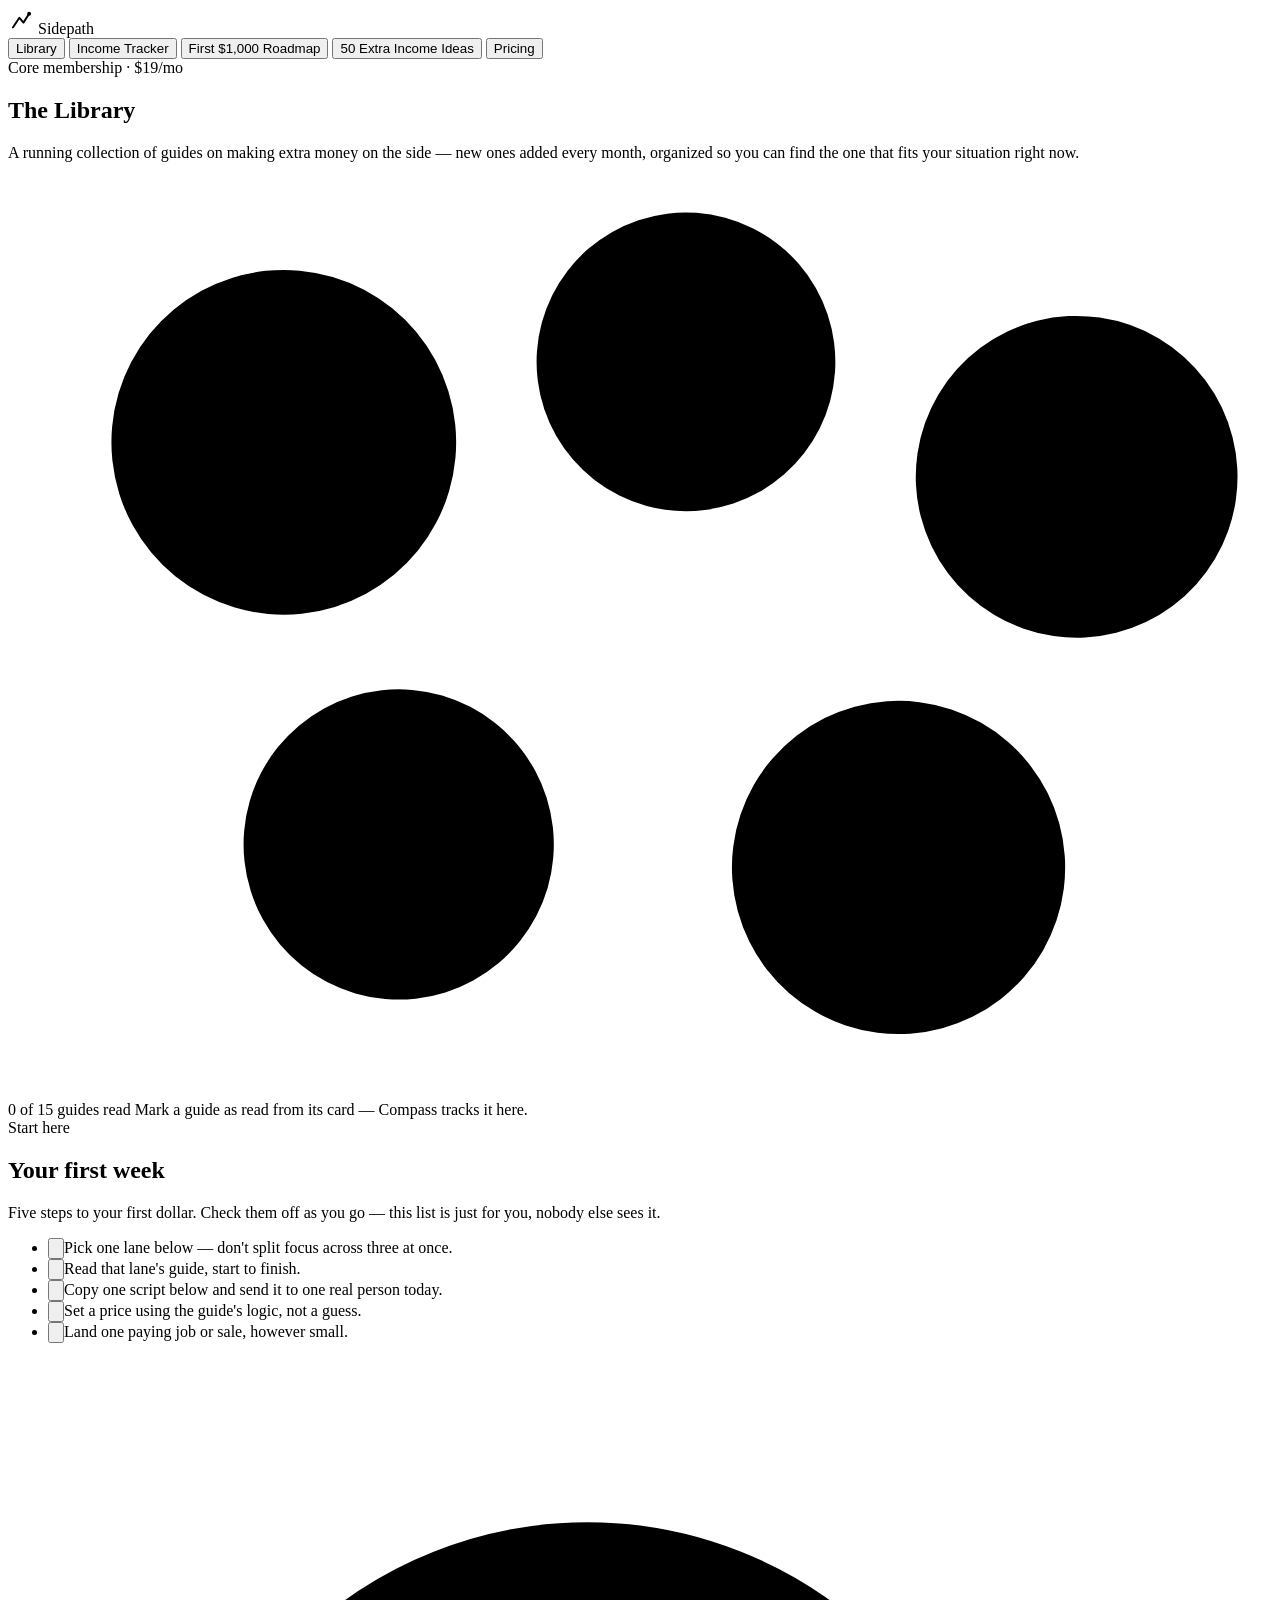
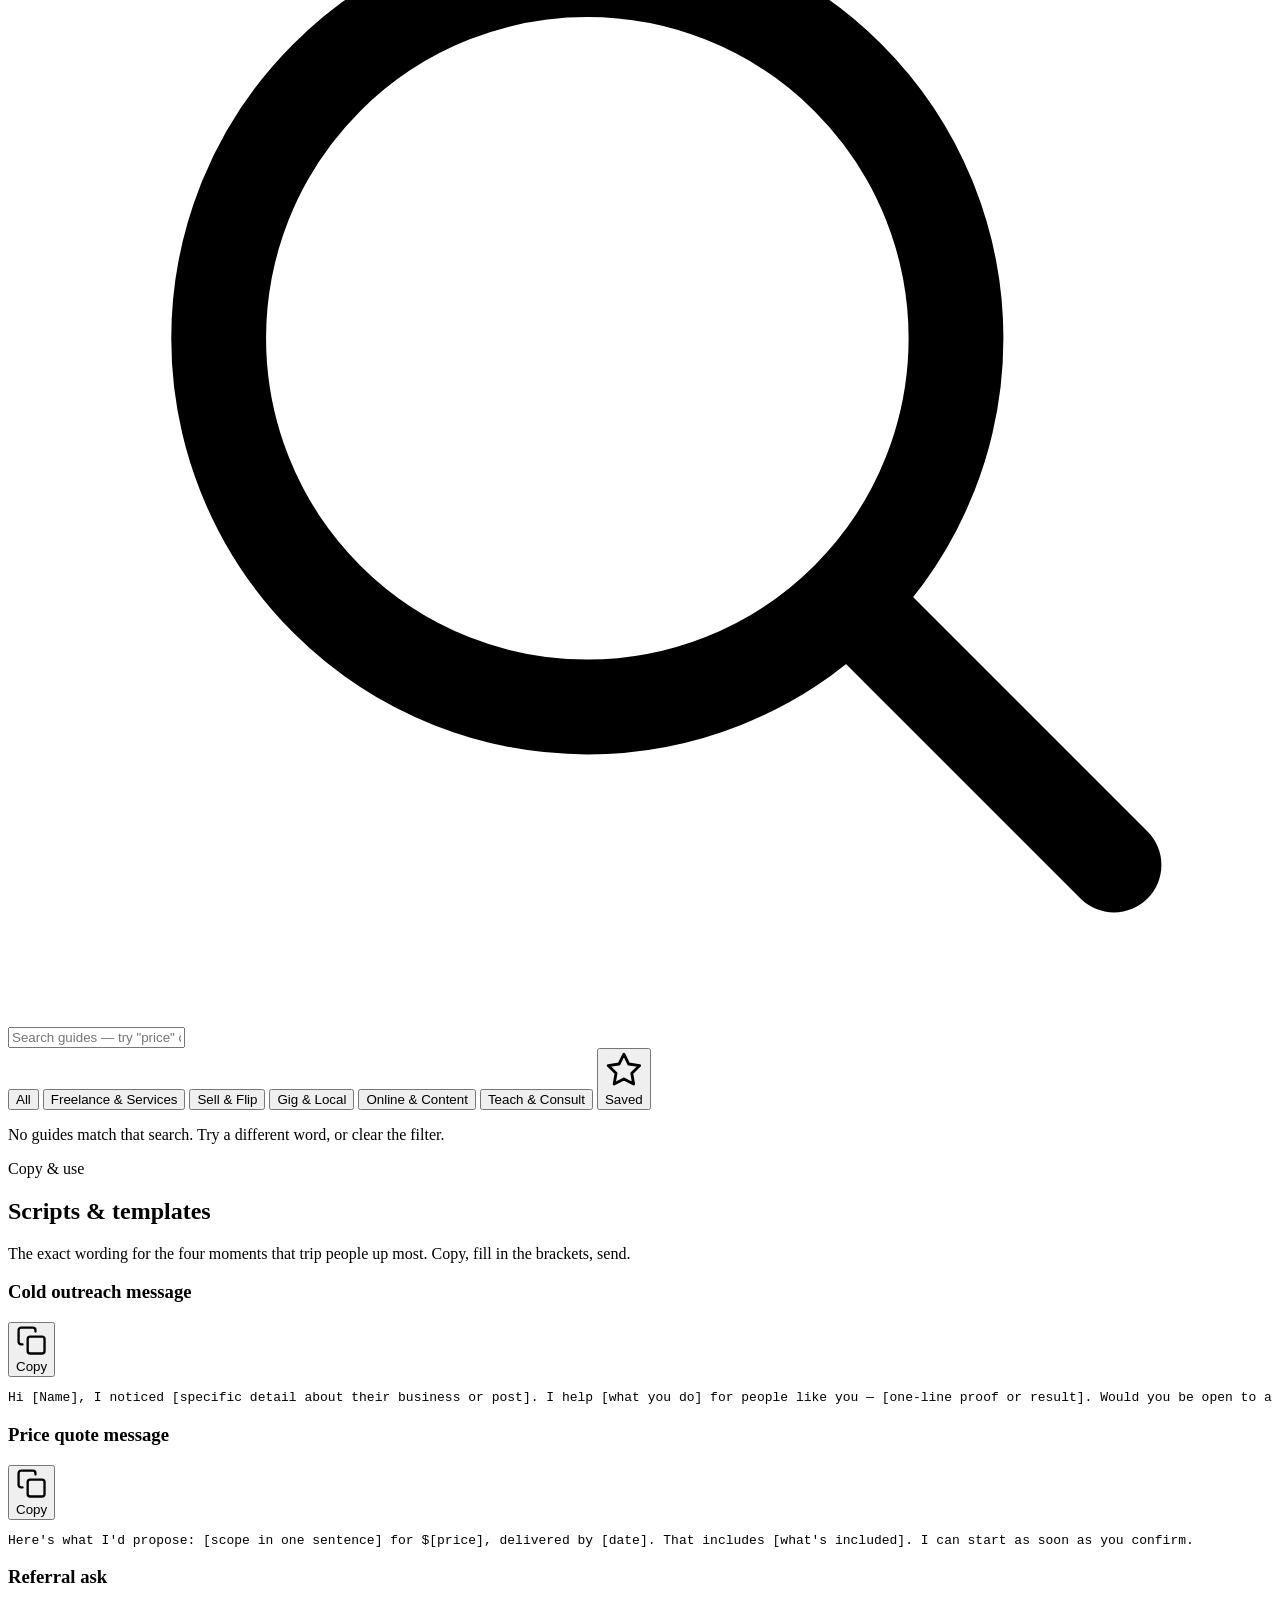
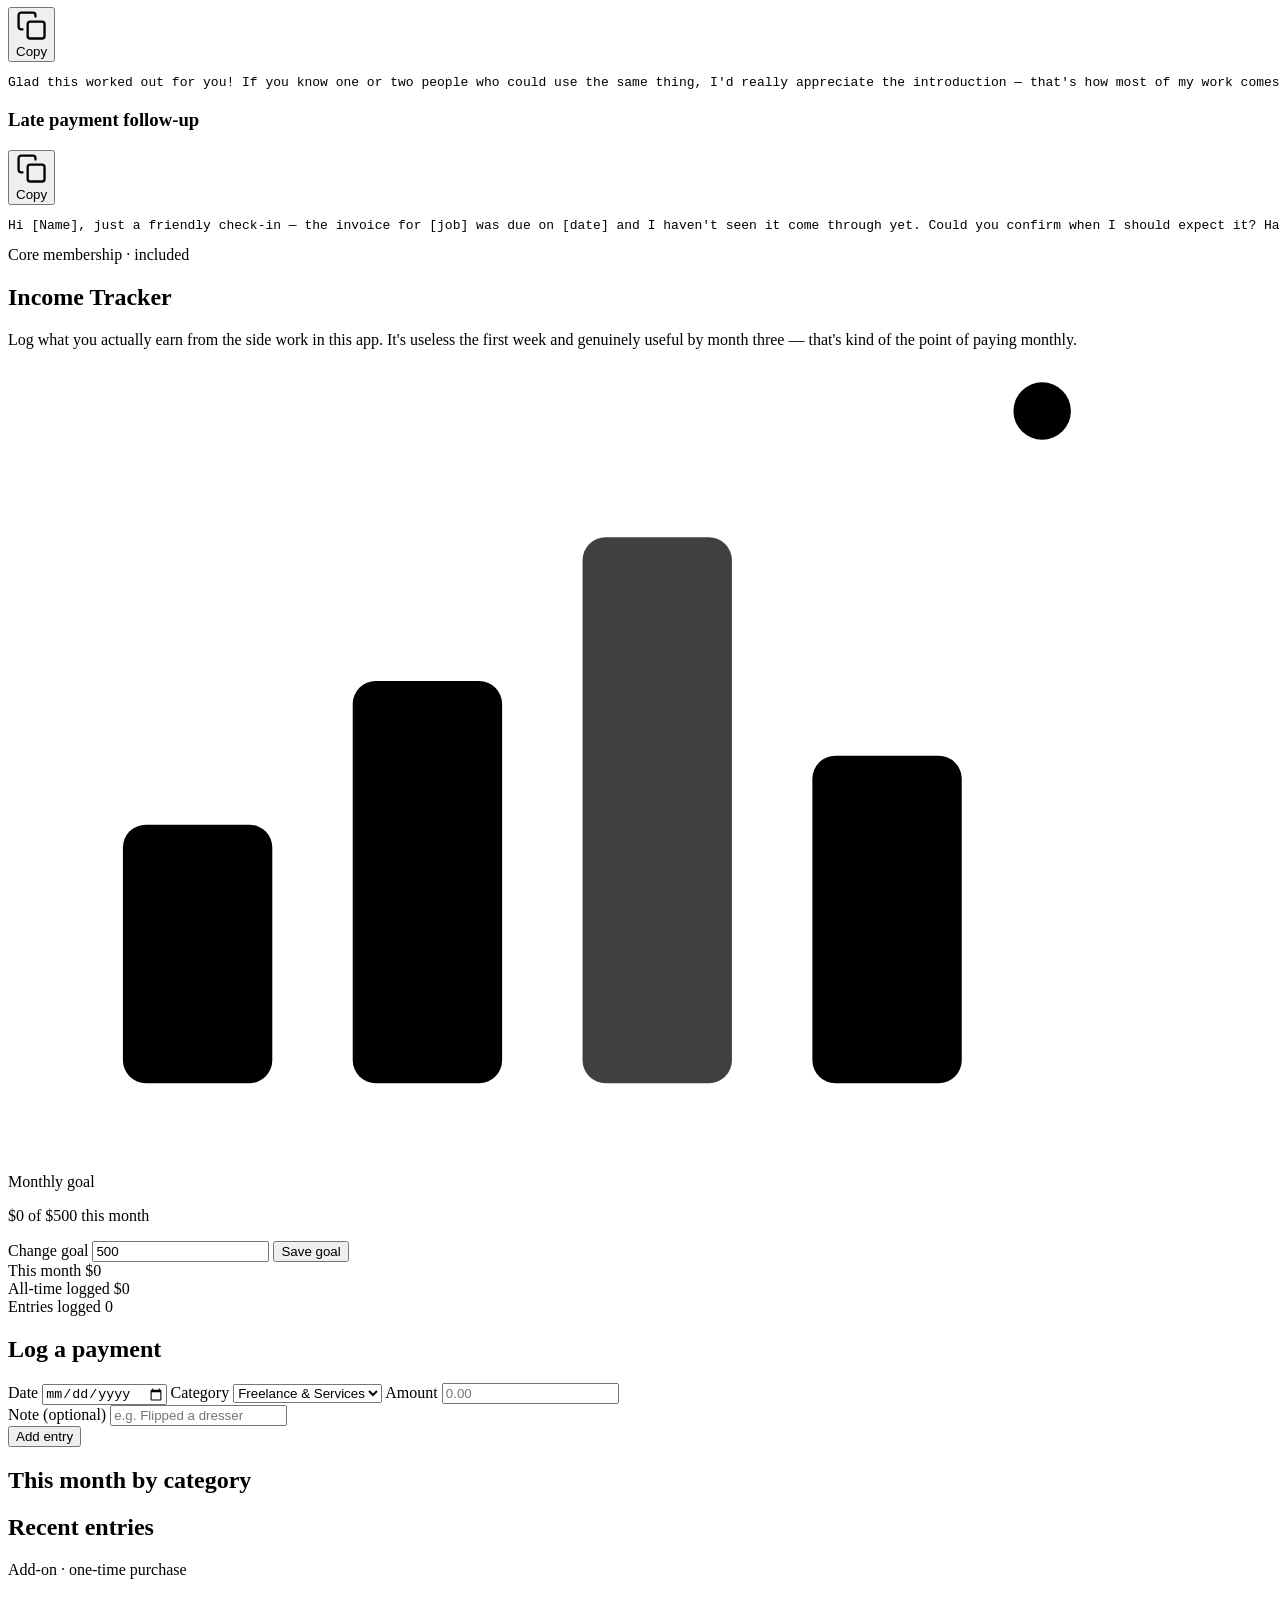
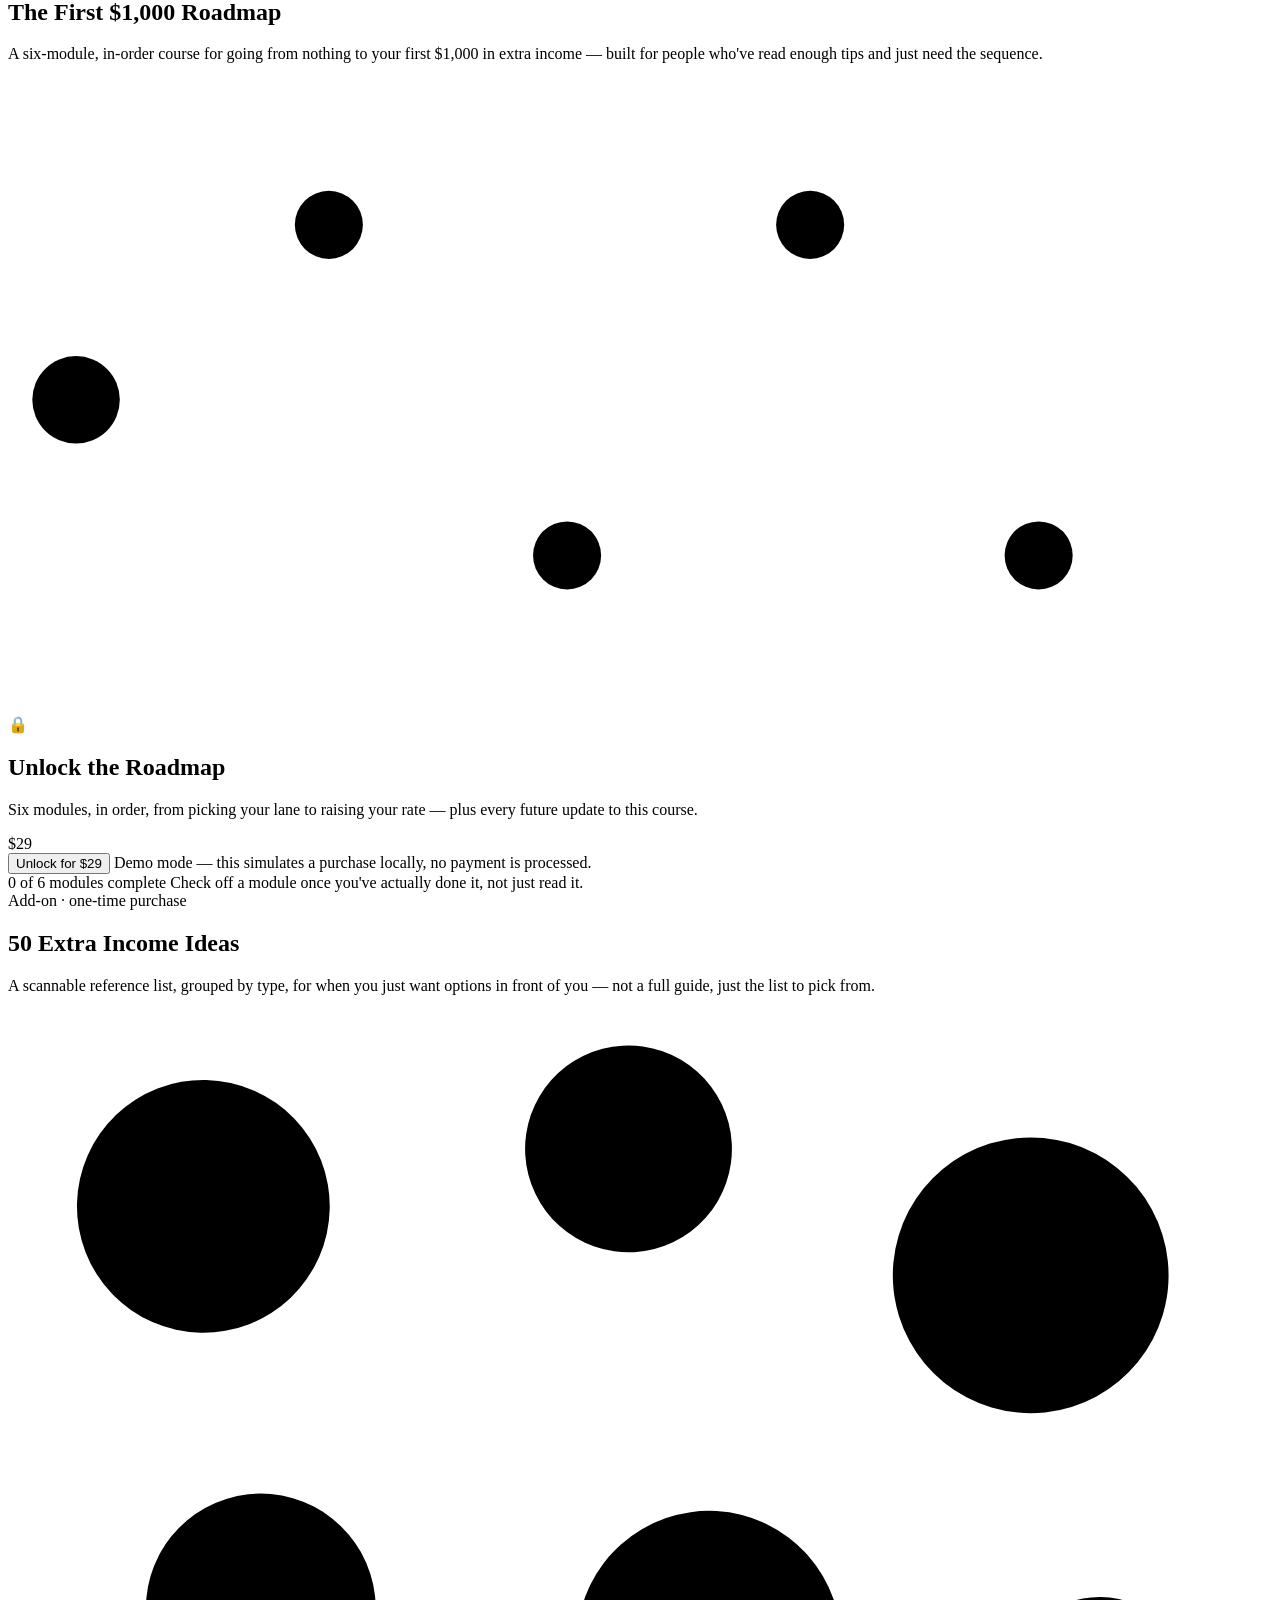
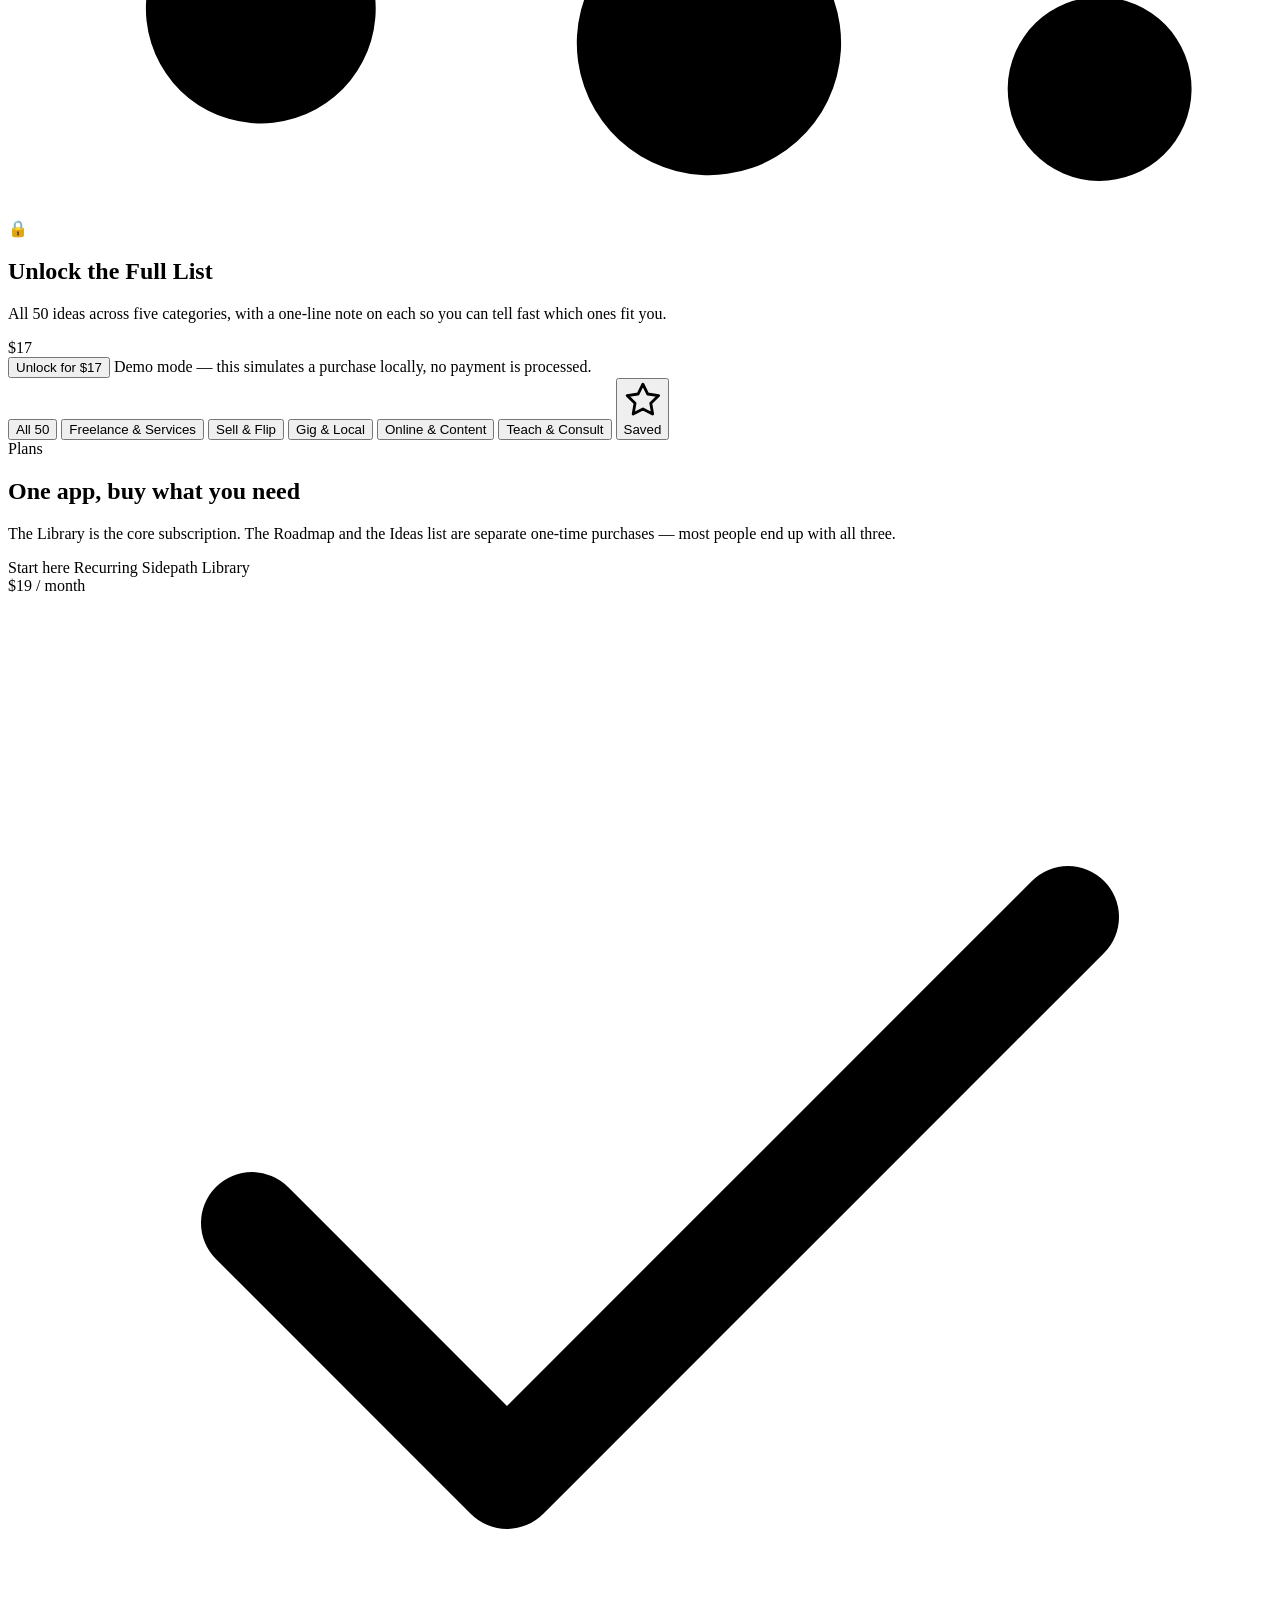
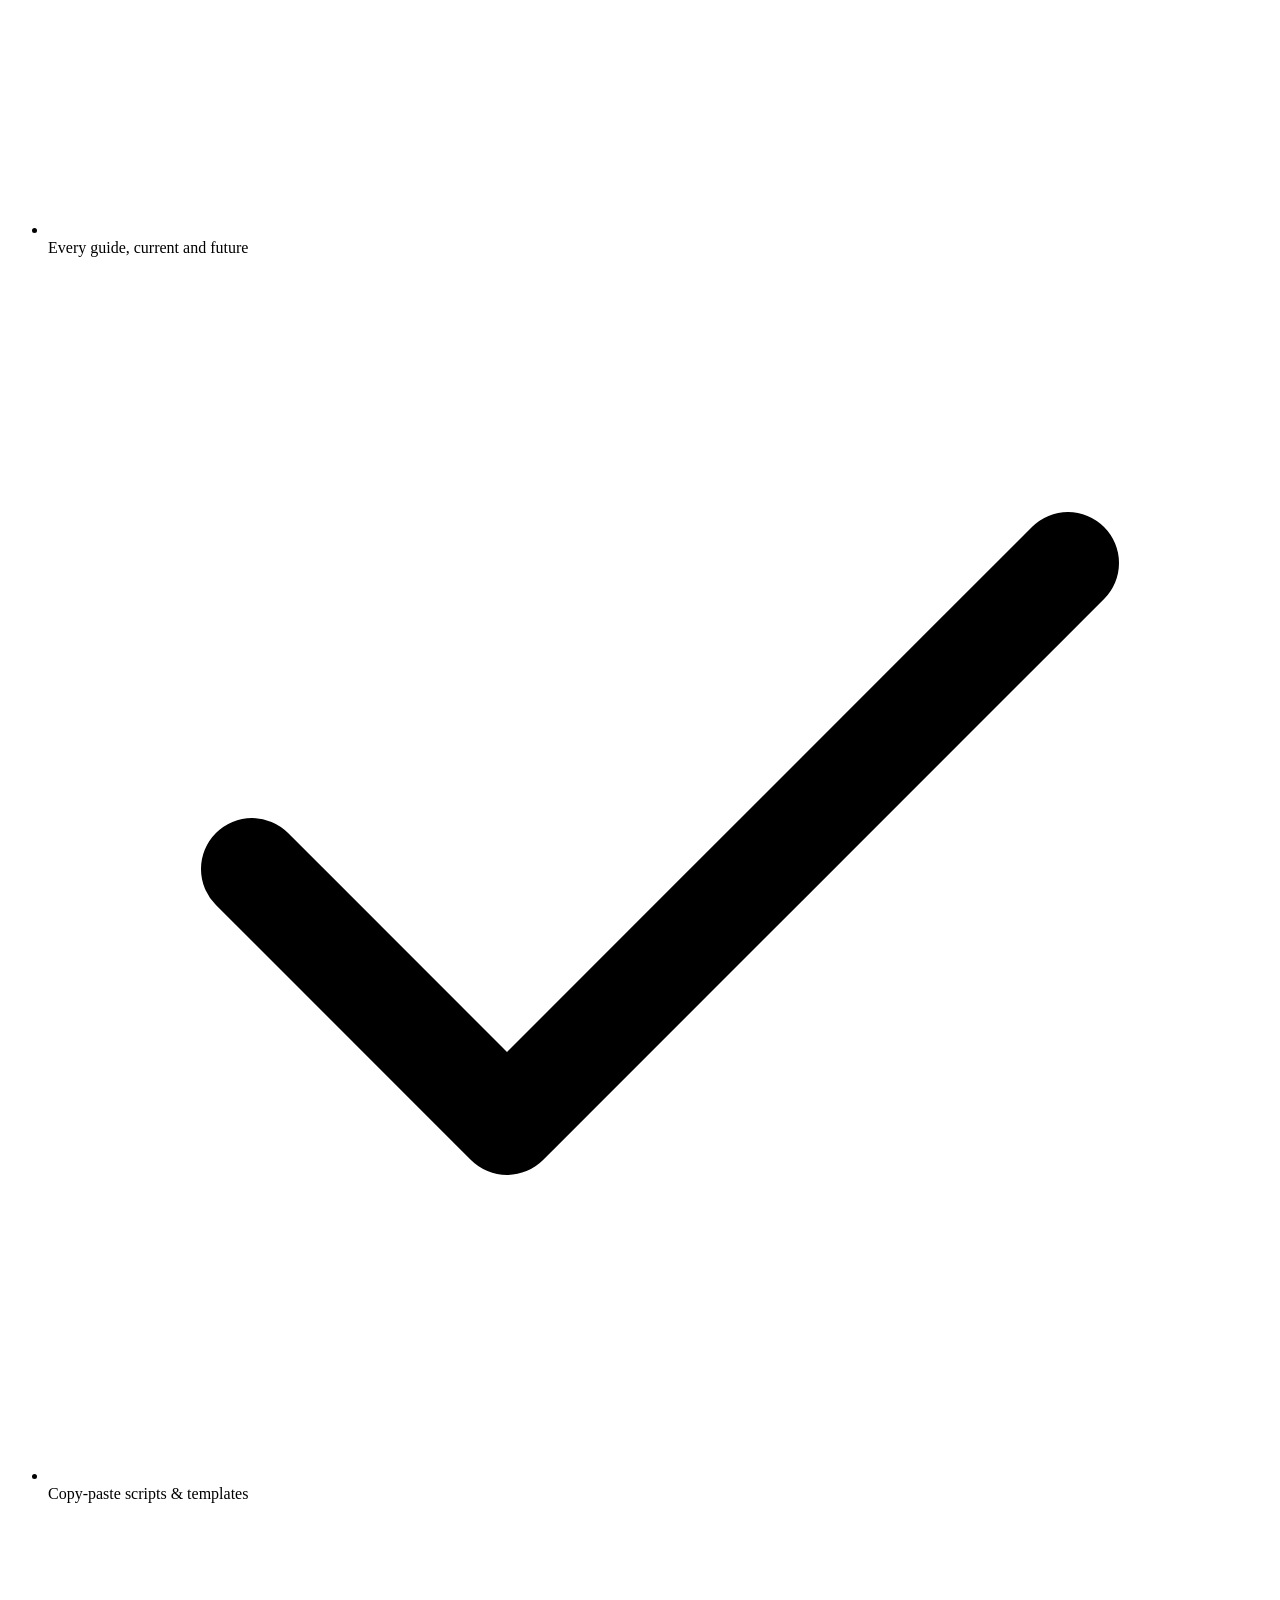
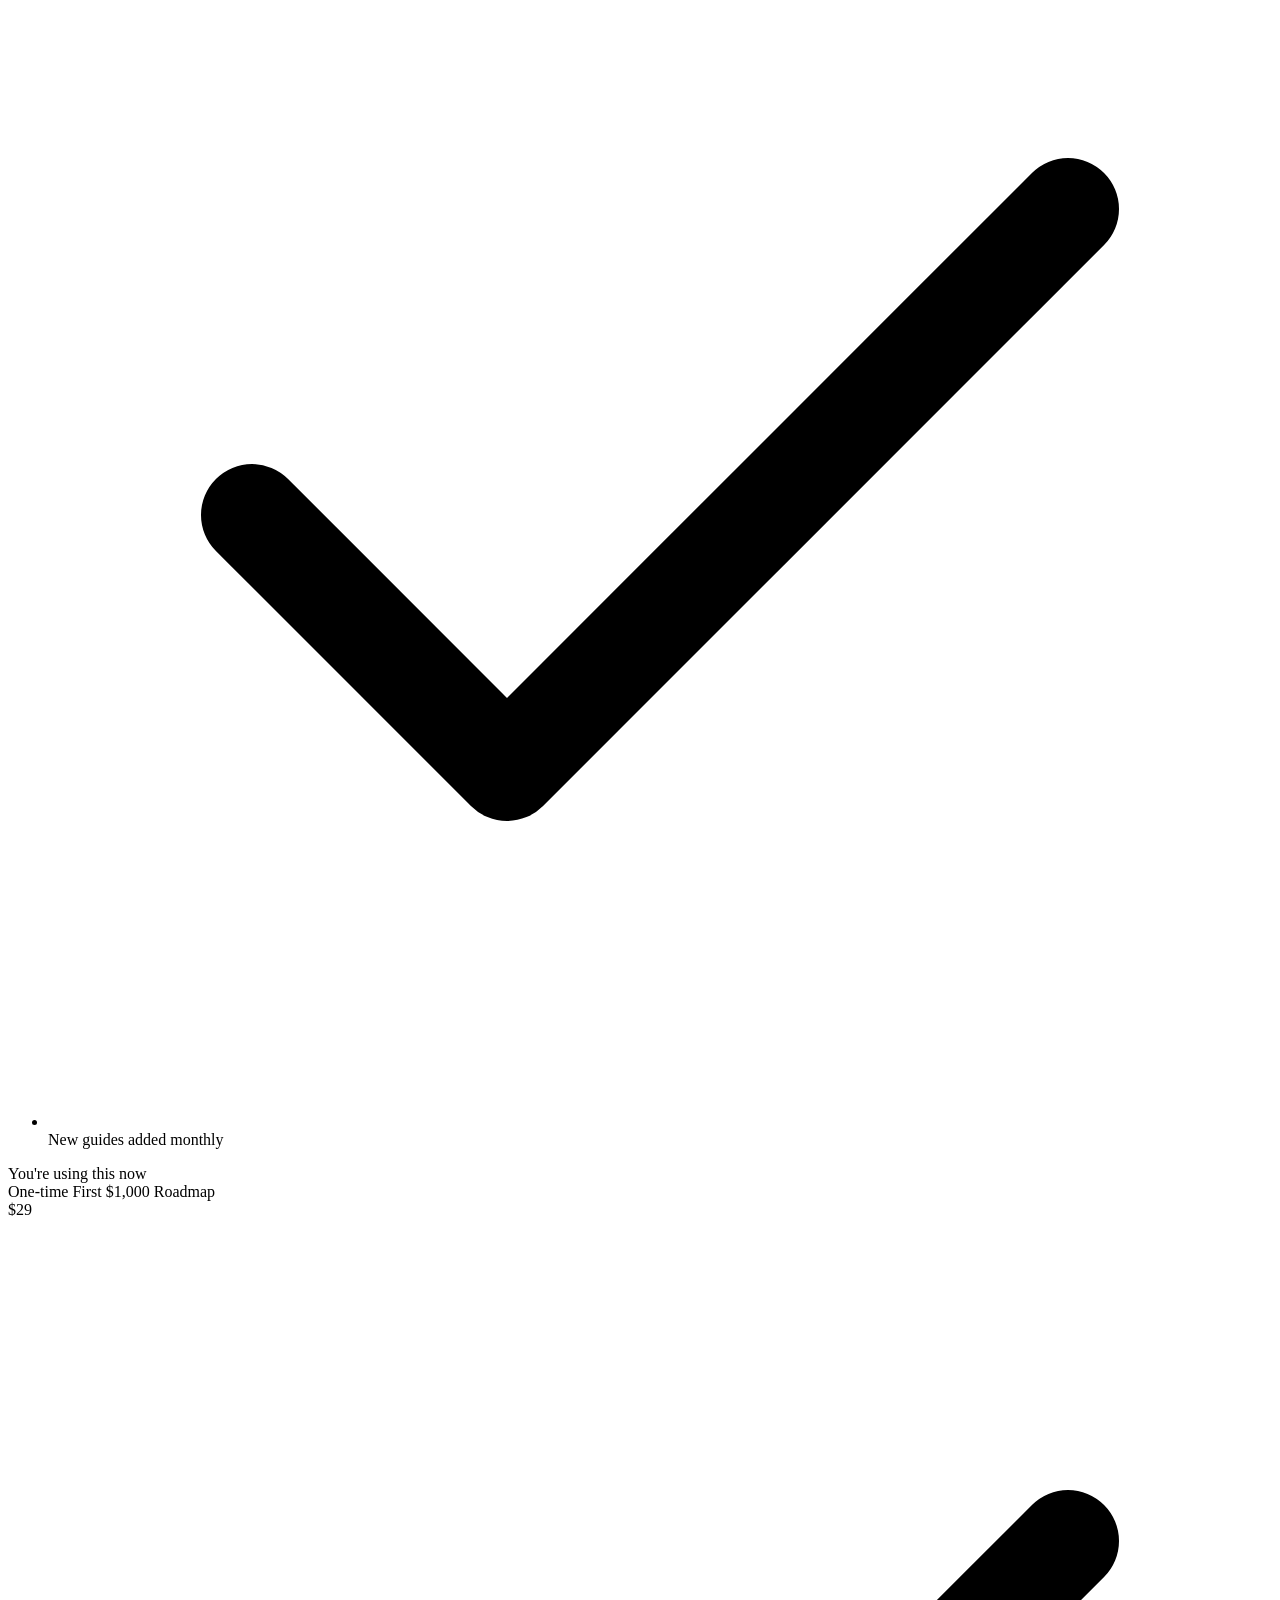
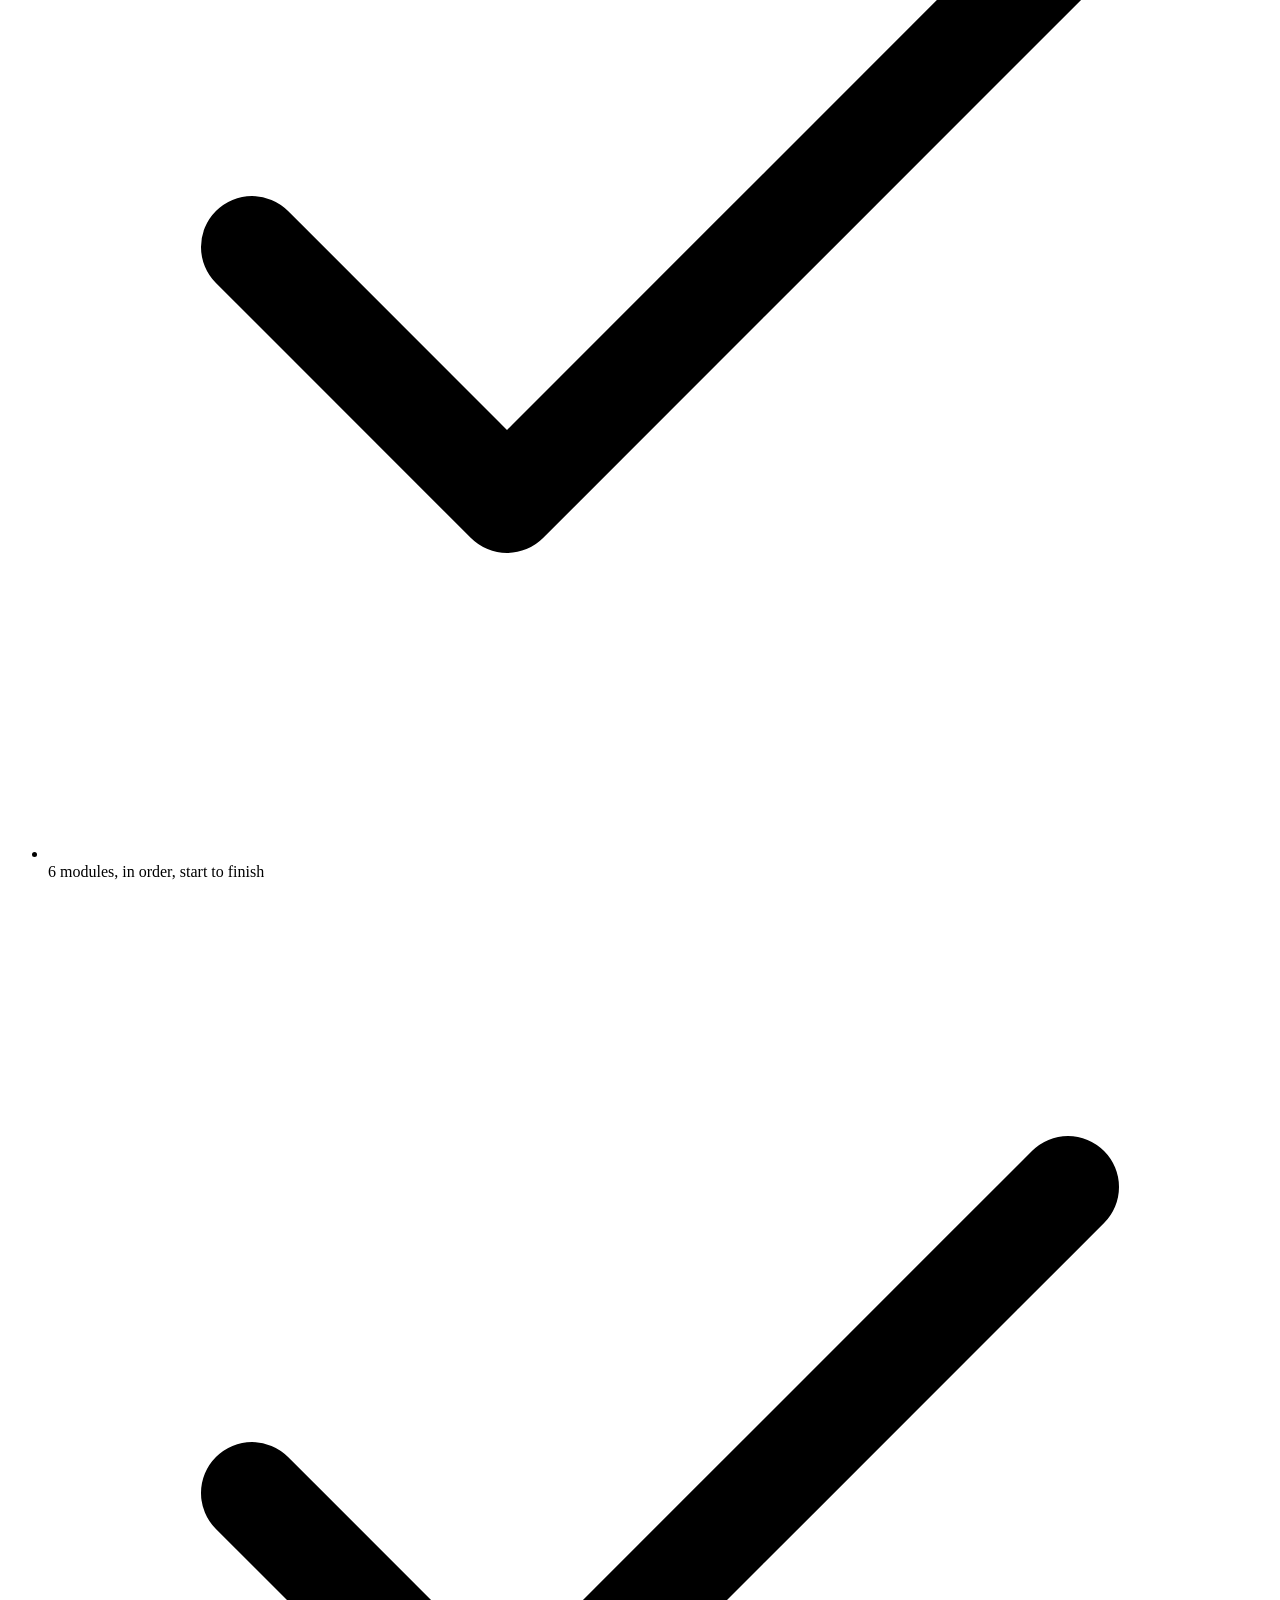
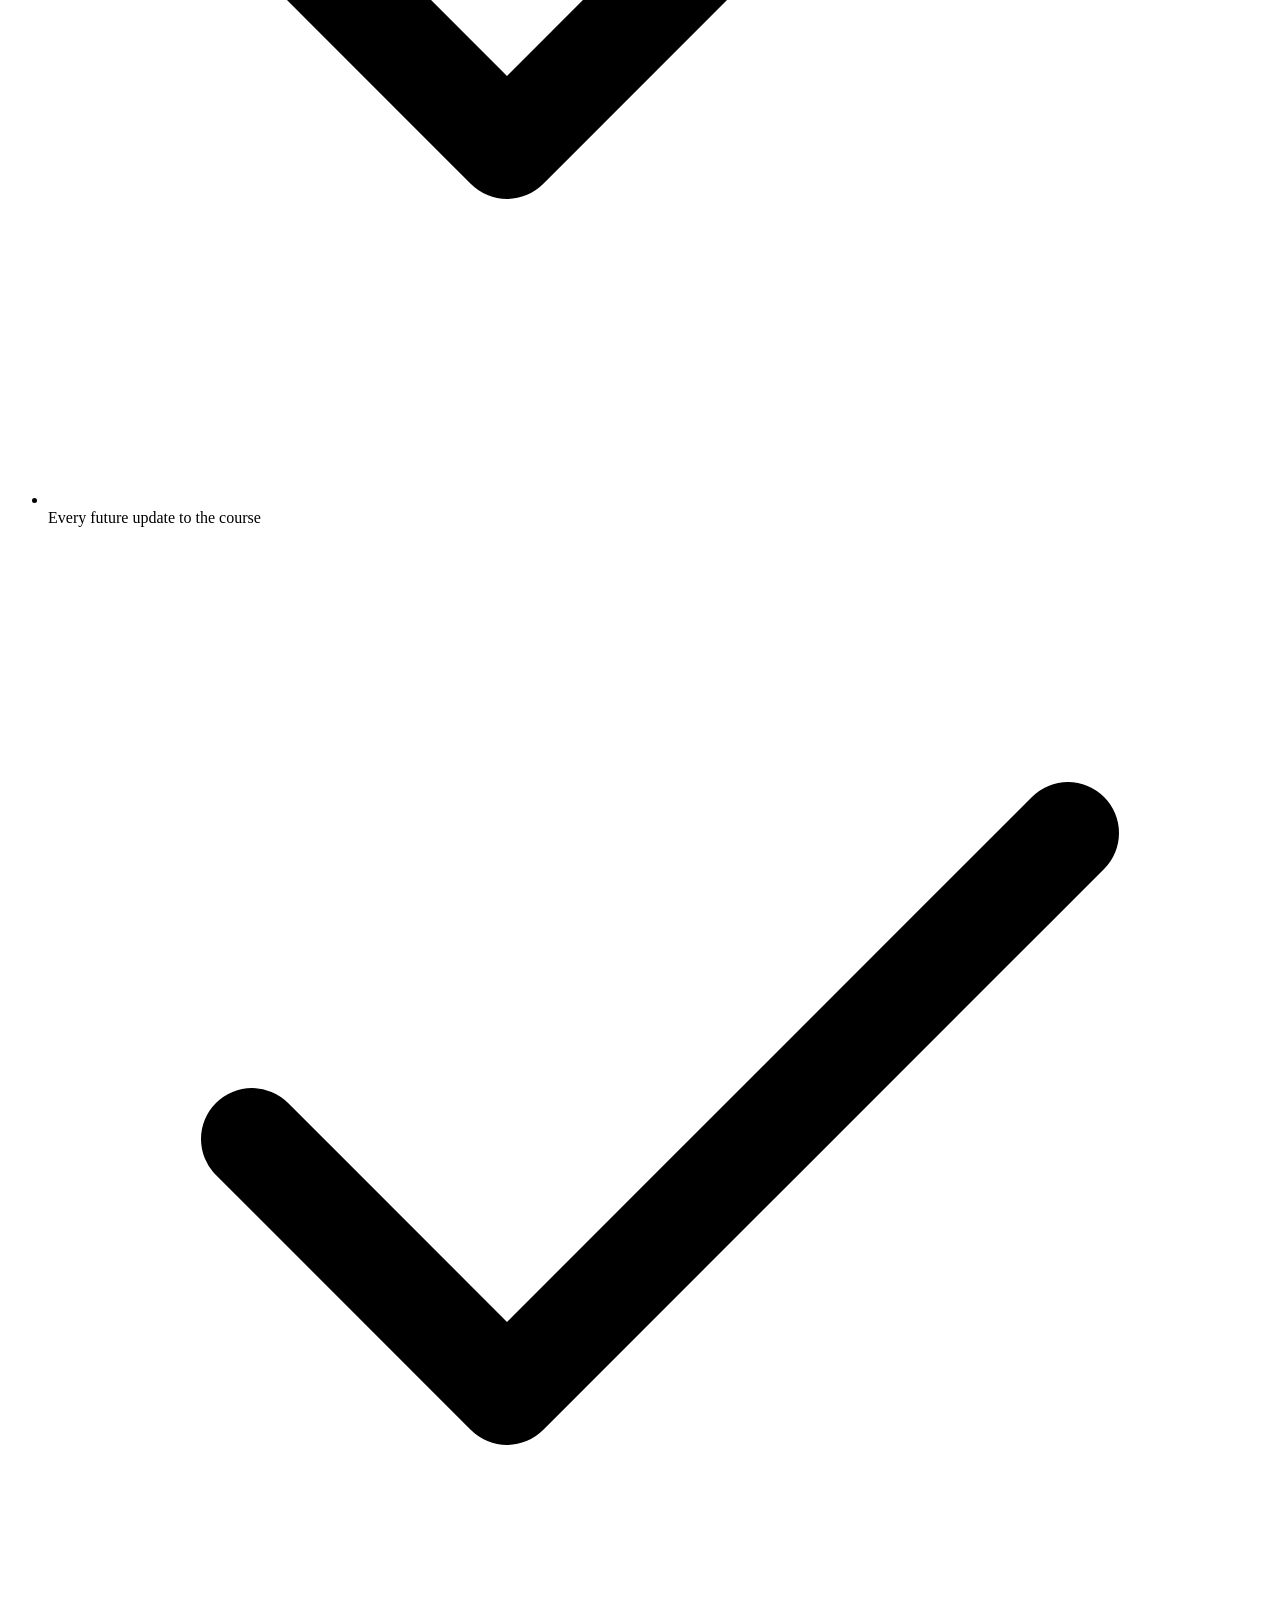
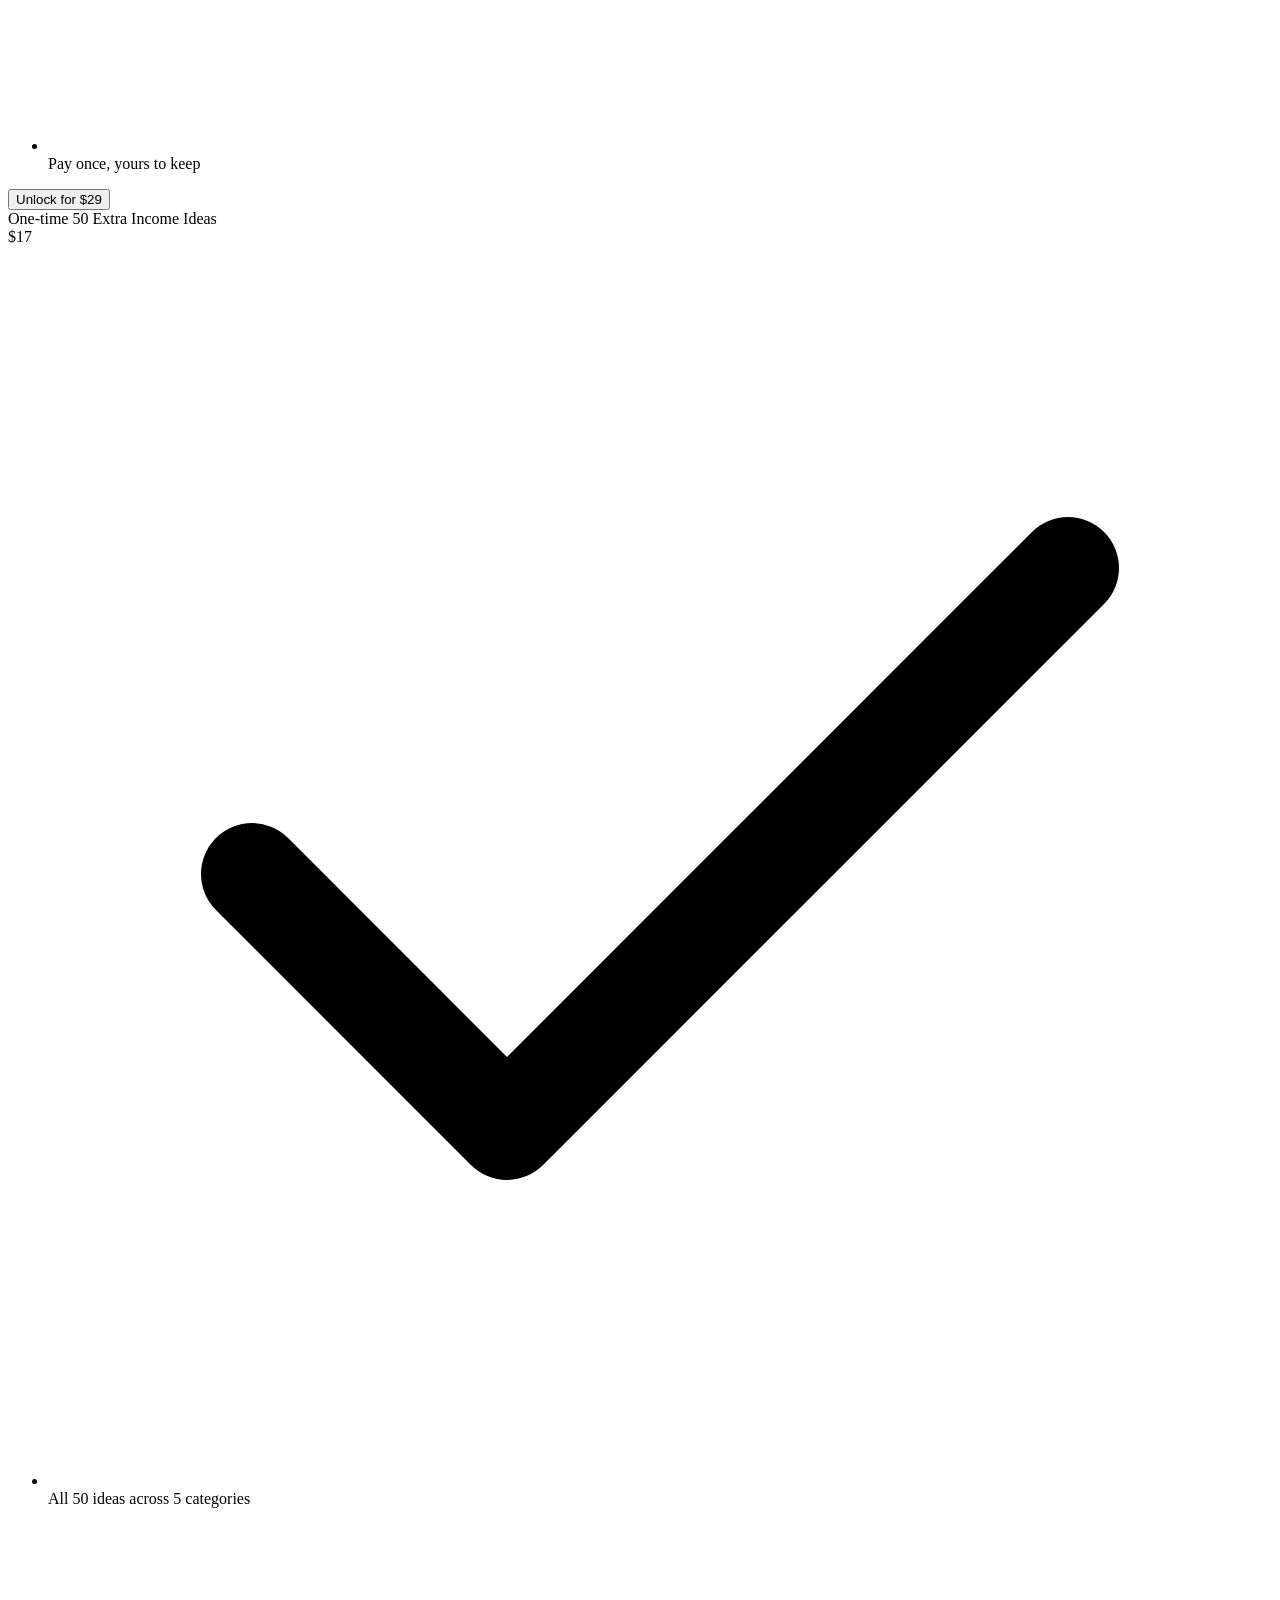
==== commit bfff80a9: "Add unlock redirect routes for post-checkout entitlement /unlock/roadmap and /unlock/ideas grant loc" ====
--- a/app/index.html
+++ b/app/index.html
@@ -4,7 +4,7 @@
 <meta charset="UTF-8">
 <meta name="viewport" content="width=device-width, initial-scale=1.0">
 <title>Sidepath — Extra Income, Explained</title>
-<link rel="stylesheet" href="styles.css">
+<link rel="stylesheet" href="/styles.css">
 </head>
 <body>
 
@@ -556,6 +556,6 @@
     </div>
   </div>
 
-  <script src="app.js"></script>
+  <script src="/app.js"></script>
 </body>
 </html>
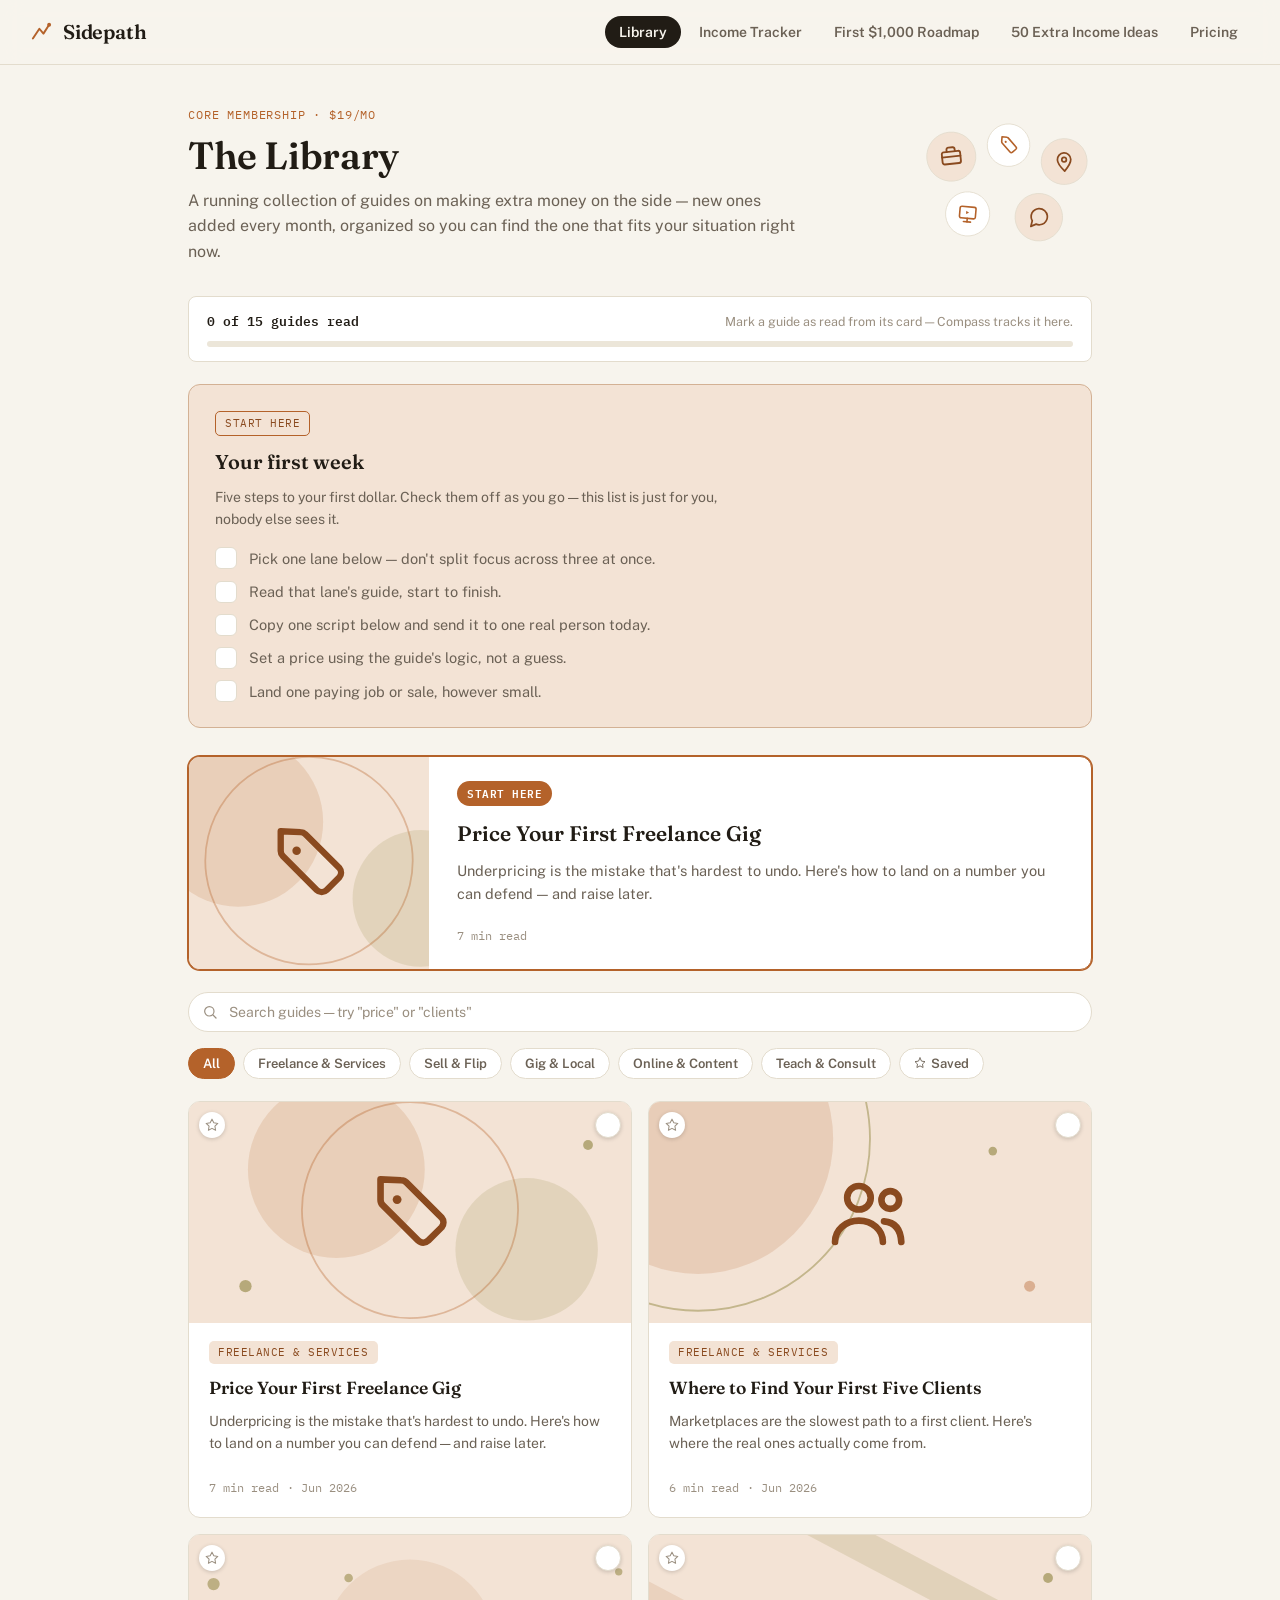
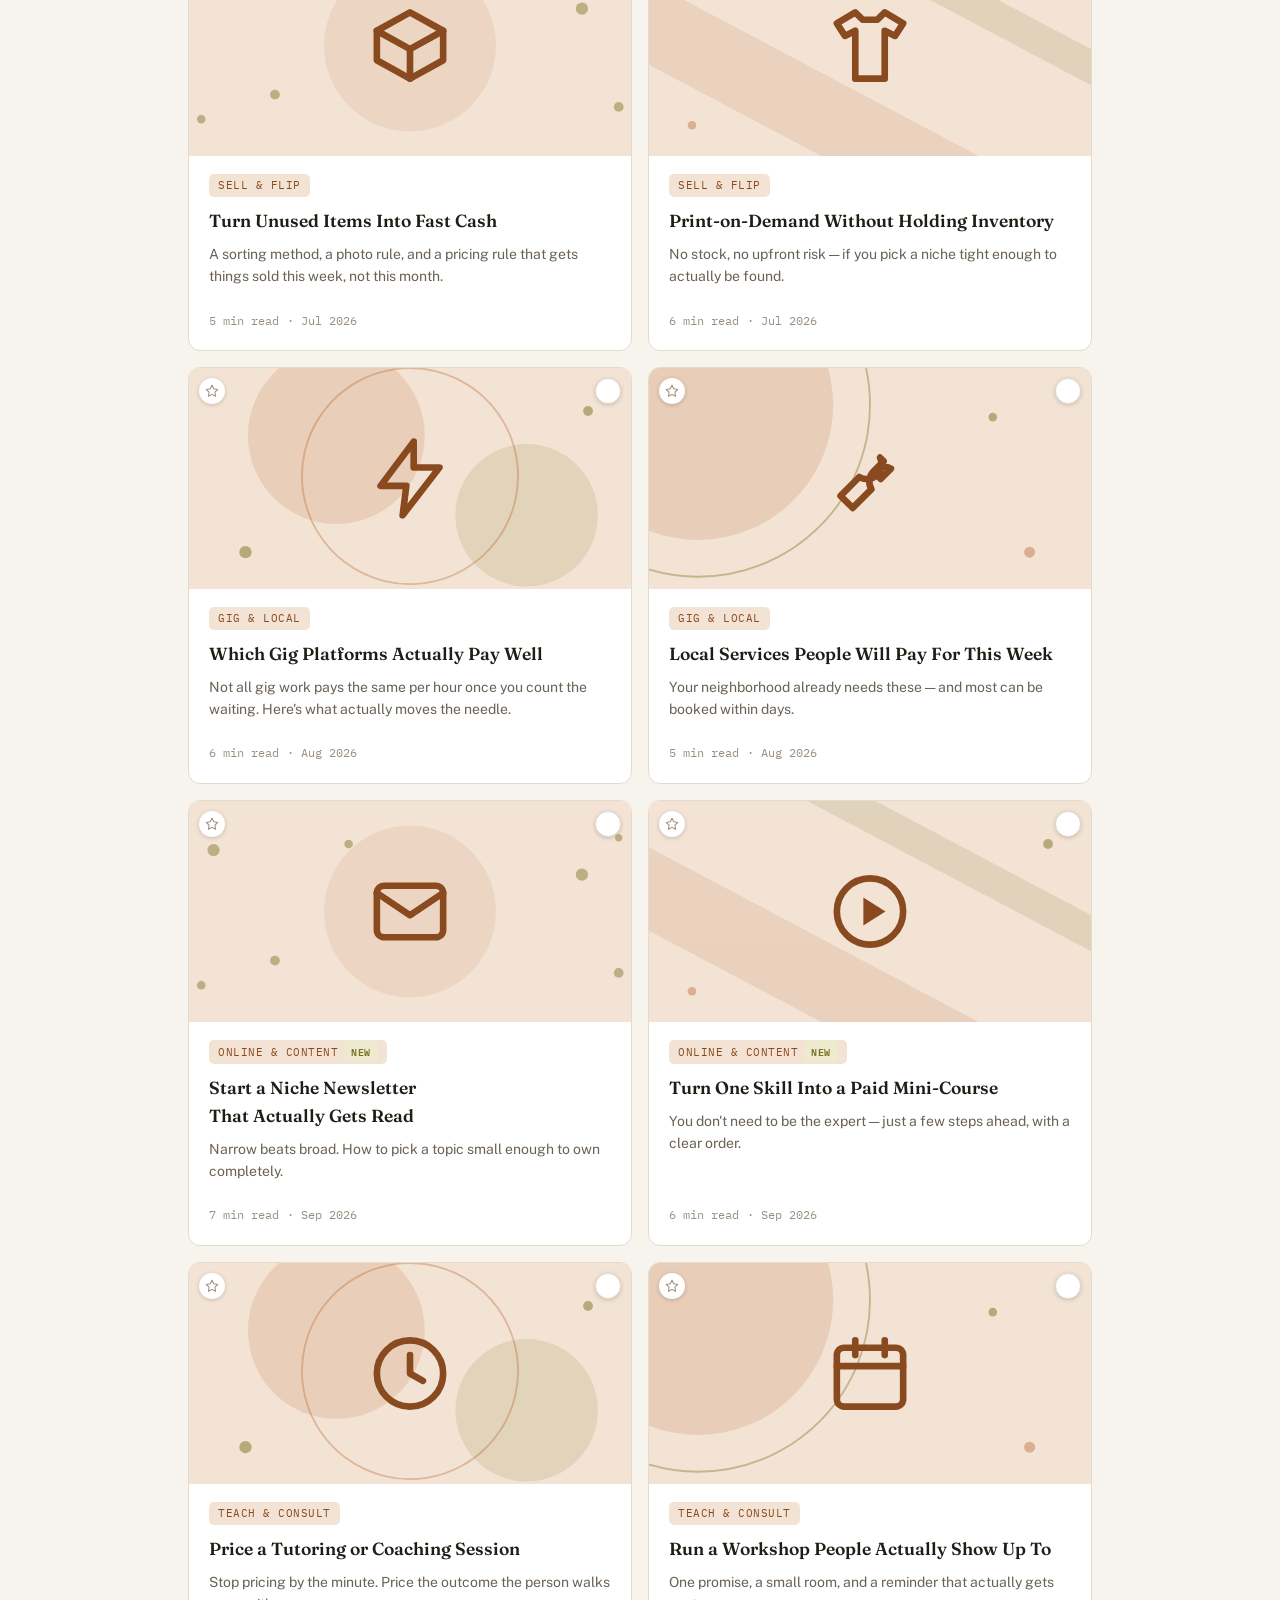
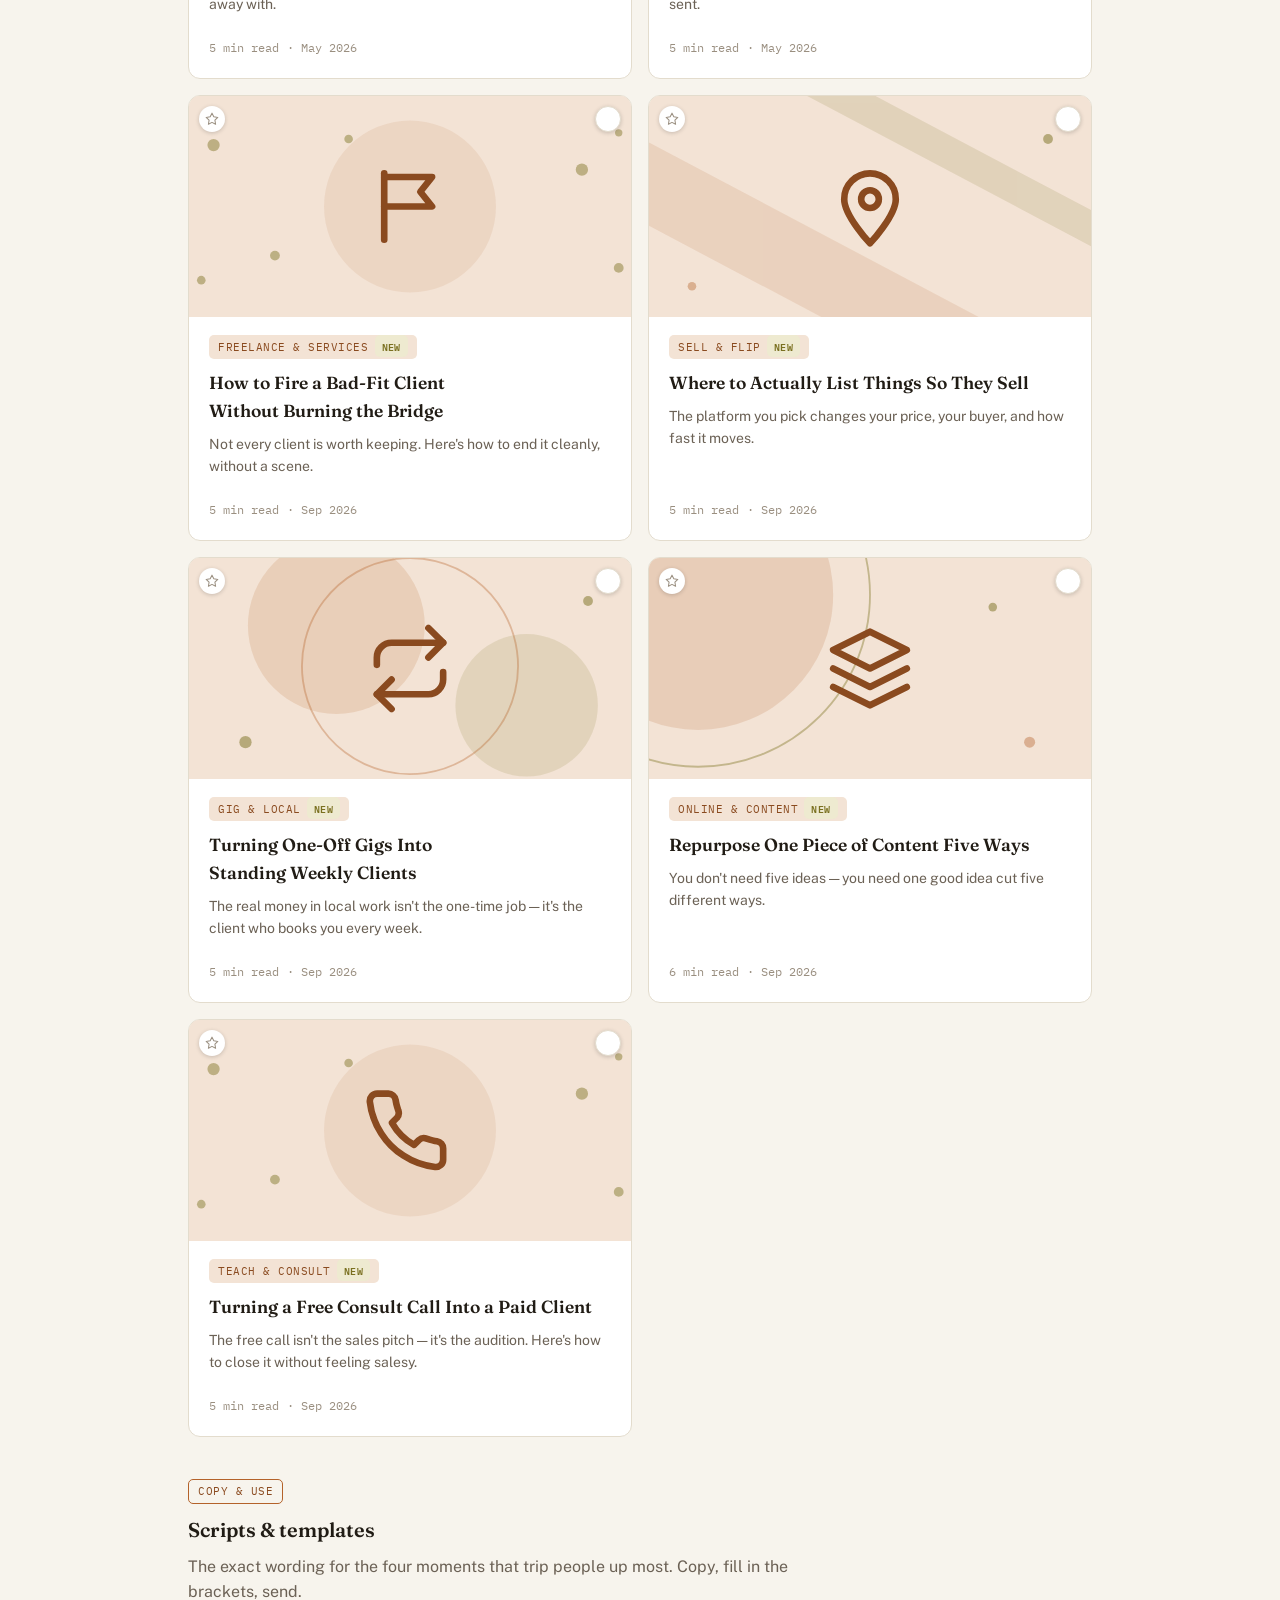
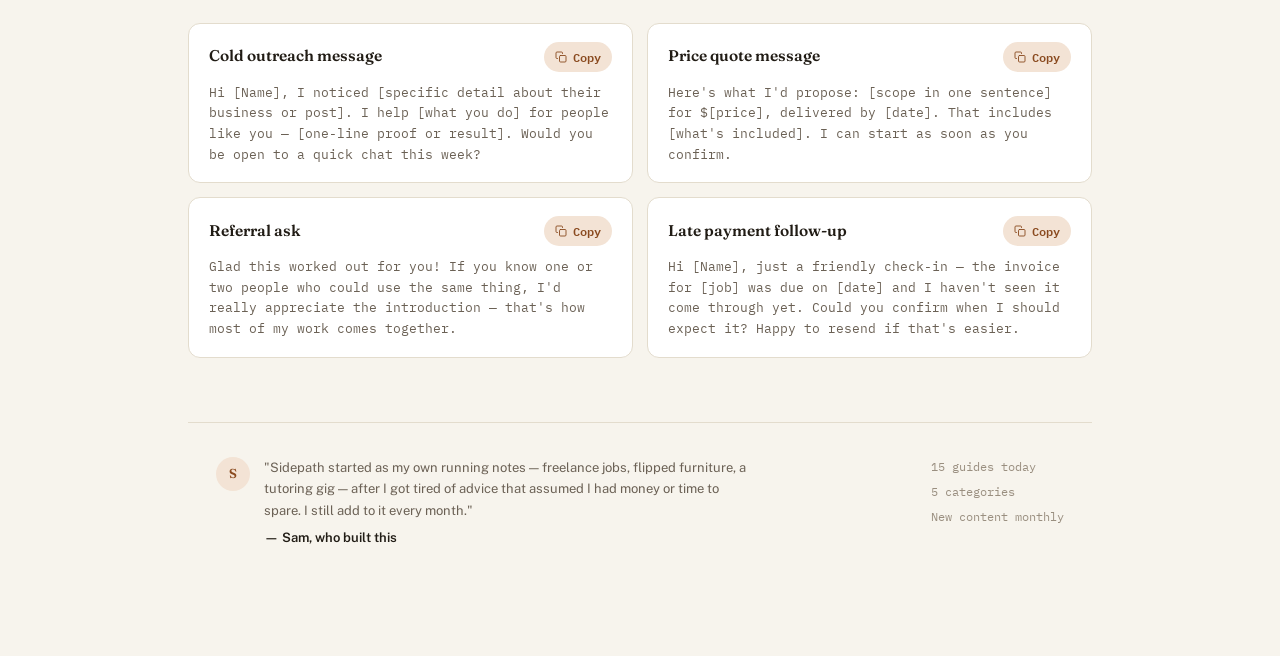
==== commit c74b39d9: "Add marketing site (vitrine) at the domain root, move app to /app Public-facing site: homepage, pric" ====
--- a/app/index.html
+++ b/app/index.html
@@ -4,7 +4,7 @@
 <meta charset="UTF-8">
 <meta name="viewport" content="width=device-width, initial-scale=1.0">
 <title>Sidepath — Extra Income, Explained</title>
-<link rel="stylesheet" href="/styles.css">
+<link rel="stylesheet" href="/app/styles.css">
 </head>
 <body>
 
@@ -556,6 +556,6 @@
     </div>
   </div>
 
-  <script src="/app.js"></script>
+  <script src="/app/app.js"></script>
 </body>
 </html>
--- a/app/styles.css
+++ b/app/styles.css
@@ -0,0 +1,1809 @@
+@import url('https://fonts.googleapis.com/css2?family=Fraunces:opsz,wght@9..144,500;9..144,600;9..144,700&family=Public+Sans:wght@400;500;600;700&family=IBM+Plex+Mono:wght@400;500;600&display=swap');
+
+:root {
+  --paper: #f7f4ed;
+  --paper-raised: #ffffff;
+  --ink: #211c15;
+  --ink-soft: #6b6155;
+  --ink-faint: #9a8f80;
+  --accent: #b4622a;
+  --accent-strong: #8a4a1f;
+  --accent-soft: #f3e3d5;
+  --line: #e3dccd;
+  --line-soft: #ece6d9;
+  --gold: #7a7020;
+  --gold-soft: #eeead0;
+  --danger: #a33c31;
+  --radius: 12px;
+  --radius-sm: 8px;
+}
+
+@media (prefers-color-scheme: dark) {
+  :root:not([data-theme="light"]) {
+    --paper: #17140f;
+    --paper-raised: #201c15;
+    --ink: #efe9de;
+    --ink-soft: #b3a897;
+    --ink-faint: #7d7364;
+    --accent: #e08a4f;
+    --accent-strong: #f0a56f;
+    --accent-soft: #3a2a1a;
+    --line: #362f24;
+    --line-soft: #2a251c;
+    --gold: #cdc267;
+    --gold-soft: #322f1a;
+    --danger: #d68577;
+  }
+}
+
+:root[data-theme="dark"] {
+  --paper: #17140f;
+  --paper-raised: #201c15;
+  --ink: #efe9de;
+  --ink-soft: #b3a897;
+  --ink-faint: #7d7364;
+  --accent: #e08a4f;
+  --accent-strong: #f0a56f;
+  --accent-soft: #3a2a1a;
+  --line: #362f24;
+  --line-soft: #2a251c;
+  --gold: #cdc267;
+  --gold-soft: #322f1a;
+  --danger: #d68577;
+}
+
+* { box-sizing: border-box; }
+
+html, body {
+  margin: 0;
+  background: var(--paper);
+  color: var(--ink);
+}
+
+.hidden { display: none !important; }
+
+/* ---------- Unlock toast (post-checkout redirect confirmation) ---------- */
+
+.unlock-toast {
+  position: fixed;
+  bottom: 24px;
+  left: 50%;
+  transform: translateX(-50%) translateY(20px);
+  background: var(--ink);
+  color: var(--paper);
+  padding: 12px 20px;
+  border-radius: 999px;
+  display: flex;
+  align-items: center;
+  gap: 10px;
+  font-size: 14px;
+  font-weight: 500;
+  box-shadow: 0 8px 24px rgba(0,0,0,0.25);
+  opacity: 0;
+  transition: opacity 0.25s ease, transform 0.25s ease;
+  z-index: 200;
+  max-width: calc(100vw - 40px);
+}
+
+.unlock-toast.show {
+  opacity: 1;
+  transform: translateX(-50%) translateY(0);
+}
+
+.unlock-toast svg {
+  width: 16px;
+  height: 16px;
+  color: var(--accent-strong);
+  flex-shrink: 0;
+}
+
+body {
+  font-family: 'Public Sans', system-ui, -apple-system, sans-serif;
+  line-height: 1.6;
+  -webkit-font-smoothing: antialiased;
+}
+
+button, input, select {
+  font-family: inherit;
+  color: inherit;
+}
+
+/* ---------- Top bar ---------- */
+
+.topbar {
+  position: sticky;
+  top: 0;
+  z-index: 10;
+  display: flex;
+  align-items: center;
+  justify-content: space-between;
+  gap: 24px;
+  padding: 16px 28px;
+  background: color-mix(in srgb, var(--paper) 88%, transparent);
+  backdrop-filter: blur(10px);
+  border-bottom: 1px solid var(--line);
+  flex-wrap: wrap;
+}
+
+.brand {
+  display: flex;
+  align-items: center;
+  gap: 9px;
+  color: var(--accent);
+}
+
+.brand-mark { flex-shrink: 0; }
+
+.brand-name {
+  font-family: 'Fraunces', Georgia, serif;
+  font-weight: 600;
+  font-size: 20px;
+  color: var(--ink);
+  letter-spacing: -0.01em;
+}
+
+.tabs {
+  display: flex;
+  gap: 4px;
+  flex-wrap: wrap;
+}
+
+.tab {
+  border: none;
+  background: transparent;
+  color: var(--ink-soft);
+  font-size: 14px;
+  font-weight: 600;
+  padding: 8px 14px;
+  border-radius: 999px;
+  cursor: pointer;
+  transition: background 0.15s, color 0.15s;
+  white-space: nowrap;
+}
+
+.tab:hover { background: var(--line-soft); color: var(--ink); }
+.tab.active { background: var(--ink); color: var(--paper); }
+
+/* ---------- Shell / panels ---------- */
+
+.shell {
+  max-width: 960px;
+  margin: 0 auto;
+  padding: 40px 28px 100px;
+}
+
+.panel { display: none; }
+.panel.active { display: block; }
+
+.panel-head {
+  margin-bottom: 32px;
+}
+
+.eyebrow {
+  font-family: 'IBM Plex Mono', monospace;
+  font-size: 12px;
+  letter-spacing: 0.07em;
+  text-transform: uppercase;
+  color: var(--accent);
+  margin-bottom: 10px;
+}
+
+h1 {
+  font-family: 'Fraunces', Georgia, serif;
+  font-weight: 600;
+  font-size: clamp(28px, 4.2vw, 38px);
+  line-height: 1.14;
+  letter-spacing: -0.01em;
+  margin: 0 0 10px;
+  text-wrap: balance;
+}
+
+.lede {
+  color: var(--ink-soft);
+  font-size: 16px;
+  max-width: 62ch;
+  margin: 0;
+}
+
+h2 {
+  font-family: 'Fraunces', Georgia, serif;
+  font-weight: 600;
+  font-size: 20px;
+  margin: 0 0 8px;
+  text-wrap: balance;
+}
+
+h3 {
+  font-family: 'Fraunces', Georgia, serif;
+  font-weight: 600;
+  font-size: 16.5px;
+  margin: 20px 0 6px;
+  color: var(--ink);
+}
+
+p { margin: 0 0 12px; }
+
+/* ---------- Filter chips ---------- */
+
+.filter-row {
+  display: flex;
+  gap: 8px;
+  flex-wrap: wrap;
+  margin-bottom: 22px;
+}
+
+.filter-chip {
+  border: 1px solid var(--line);
+  background: var(--paper-raised);
+  color: var(--ink-soft);
+  font-size: 13px;
+  font-weight: 600;
+  padding: 7px 14px;
+  border-radius: 999px;
+  cursor: pointer;
+  transition: border-color 0.15s, color 0.15s, background 0.15s;
+}
+
+.filter-chip:hover { border-color: var(--accent); color: var(--ink); }
+.filter-chip.active { background: var(--accent); border-color: var(--accent); color: #fff; }
+
+/* ---------- Article / idea cards ---------- */
+
+.article-grid, .idea-grid {
+  display: grid;
+  grid-template-columns: repeat(2, 1fr);
+  gap: 16px;
+}
+
+@media (max-width: 700px) {
+  .article-grid, .idea-grid { grid-template-columns: 1fr; }
+}
+
+.article-card {
+  background: var(--paper-raised);
+  border: 1px solid var(--line);
+  border-radius: var(--radius);
+  padding: 22px;
+}
+
+.tag {
+  display: inline-block;
+  font-family: 'IBM Plex Mono', monospace;
+  font-size: 10.5px;
+  letter-spacing: 0.05em;
+  text-transform: uppercase;
+  color: var(--accent-strong);
+  background: var(--accent-soft);
+  padding: 3px 9px;
+  border-radius: 5px;
+  margin-bottom: 10px;
+}
+
+.article-card p {
+  color: var(--ink-soft);
+  font-size: 14.5px;
+  margin: 0;
+}
+
+.idea-card {
+  background: var(--paper-raised);
+  border: 1px solid var(--line);
+  border-radius: var(--radius-sm);
+  padding: 14px 16px;
+  display: flex;
+  flex-direction: column;
+  gap: 4px;
+}
+
+.idea-card .idea-title {
+  font-weight: 600;
+  font-size: 14.5px;
+}
+
+.idea-card .idea-note {
+  color: var(--ink-soft);
+  font-size: 13.5px;
+}
+
+.idea-card .idea-start {
+  color: var(--accent-strong);
+  font-size: 12.5px;
+  font-weight: 500;
+  margin-top: 2px;
+}
+
+.idea-card .tag { margin-bottom: 2px; }
+
+/* ---------- Locked gate ---------- */
+
+.locked-gate {
+  display: flex;
+  justify-content: center;
+  padding: 40px 20px;
+}
+
+.locked-card {
+  max-width: 420px;
+  width: 100%;
+  text-align: center;
+  background: var(--paper-raised);
+  border: 1px solid var(--line);
+  border-radius: var(--radius);
+  padding: 36px 30px;
+}
+
+.lock-icon {
+  display: inline-block;
+  font-size: 22px;
+  margin-bottom: 14px;
+  filter: grayscale(1) opacity(0.6);
+}
+
+.locked-card h2 { font-size: 21px; }
+
+.locked-card p {
+  color: var(--ink-soft);
+  font-size: 14.5px;
+}
+
+.locked-price {
+  display: flex;
+  align-items: baseline;
+  justify-content: center;
+  gap: 10px;
+  margin: 18px 0;
+  font-family: 'IBM Plex Mono', monospace;
+}
+
+.price-was {
+  font-size: 16px;
+  color: var(--ink-faint);
+  text-decoration: line-through;
+}
+
+.price-now {
+  font-size: 26px;
+  font-weight: 600;
+  color: var(--accent-strong);
+}
+
+.demo-note {
+  display: block;
+  margin-top: 12px;
+  font-size: 12px;
+  color: var(--ink-faint);
+}
+
+.gated-content.hidden, .locked-gate.hidden { display: none; }
+
+/* ---------- Buttons ---------- */
+
+.btn {
+  font-weight: 600;
+  font-size: 14px;
+  border-radius: 999px;
+  padding: 11px 20px;
+  border: 1px solid transparent;
+  cursor: pointer;
+  transition: transform 0.1s, background 0.15s, border-color 0.15s;
+}
+
+.btn:active { transform: scale(0.98); }
+
+.btn-primary {
+  background: var(--accent);
+  color: #fff;
+}
+
+.btn-primary:hover { background: var(--accent-strong); }
+
+.btn-wide { width: 100%; }
+
+.btn-ghost {
+  background: transparent;
+  border-color: var(--line);
+  color: var(--ink-soft);
+}
+
+.btn-ghost:hover { border-color: var(--accent); color: var(--ink); }
+
+.btn-unlocked {
+  background: var(--accent-soft);
+  color: var(--accent-strong);
+  cursor: default;
+}
+
+.btn-small { padding: 7px 13px; font-size: 13px; }
+
+.link-btn {
+  background: none;
+  border: none;
+  color: var(--accent);
+  font-weight: 600;
+  font-size: 13px;
+  cursor: pointer;
+  padding: 0;
+  text-decoration: underline;
+  text-underline-offset: 2px;
+}
+
+/* ---------- Roadmap modules ---------- */
+
+.module-list {
+  display: flex;
+  flex-direction: column;
+  gap: 10px;
+}
+
+.module {
+  background: var(--paper-raised);
+  border: 1px solid var(--line);
+  border-radius: var(--radius);
+  overflow: hidden;
+}
+
+.module-head {
+  width: 100%;
+  display: grid;
+  grid-template-columns: 36px 1fr 20px;
+  align-items: center;
+  gap: 12px;
+  background: none;
+  border: none;
+  padding: 16px 20px;
+  cursor: pointer;
+  text-align: left;
+}
+
+.module-num {
+  font-family: 'IBM Plex Mono', monospace;
+  font-size: 13px;
+  color: var(--accent);
+}
+
+.module-title {
+  font-family: 'Fraunces', Georgia, serif;
+  font-weight: 600;
+  font-size: 16.5px;
+  color: var(--ink);
+}
+
+.module-chevron {
+  color: var(--ink-faint);
+  transition: transform 0.2s;
+}
+
+.module[data-open="true"] .module-chevron { transform: rotate(180deg); }
+
+.module-body {
+  max-height: 0;
+  overflow: hidden;
+  transition: max-height 0.25s ease;
+  padding: 0 20px;
+}
+
+.module[data-open="true"] .module-body {
+  max-height: 2200px;
+  padding: 0 20px 22px;
+}
+
+.module-body p {
+  color: var(--ink-soft);
+  font-size: 14.5px;
+  margin: 0 0 14px;
+}
+
+.module-body p:last-child { margin-bottom: 0; }
+
+/* ---------- Guide article (prose) ---------- */
+
+.guide {
+  background: var(--paper-raised);
+  border: 1px solid var(--line);
+  border-radius: var(--radius);
+  padding: 28px 30px;
+  margin-bottom: 20px;
+}
+
+.guide p {
+  color: var(--ink-soft);
+  font-size: 15px;
+  max-width: 66ch;
+}
+
+/* ---------- Pricing ---------- */
+
+.pricing-grid {
+  display: grid;
+  grid-template-columns: repeat(3, 1fr);
+  gap: 16px;
+  margin-top: 8px;
+}
+
+@media (max-width: 760px) {
+  .pricing-grid { grid-template-columns: 1fr; }
+}
+
+.price-card {
+  background: var(--paper-raised);
+  border: 1px solid var(--line);
+  border-radius: var(--radius);
+  padding: 24px 22px 22px;
+  display: flex;
+  flex-direction: column;
+  gap: 12px;
+}
+
+.price-card.primary {
+  border-color: var(--accent);
+  box-shadow: 0 0 0 1px var(--accent);
+  position: relative;
+}
+
+.best-for-badge {
+  position: absolute;
+  top: -11px;
+  left: 20px;
+  background: var(--accent);
+  color: #fff;
+  font-family: 'IBM Plex Mono', monospace;
+  font-size: 10.5px;
+  font-weight: 600;
+  letter-spacing: 0.04em;
+  text-transform: uppercase;
+  padding: 4px 10px;
+  border-radius: 999px;
+}
+
+.price-kind {
+  font-family: 'IBM Plex Mono', monospace;
+  font-size: 10.5px;
+  letter-spacing: 0.06em;
+  text-transform: uppercase;
+  color: var(--ink-faint);
+}
+
+.price-name {
+  font-family: 'Fraunces', Georgia, serif;
+  font-size: 19px;
+  font-weight: 600;
+}
+
+.price-figures {
+  display: flex;
+  align-items: baseline;
+  gap: 8px;
+  font-family: 'IBM Plex Mono', monospace;
+  font-variant-numeric: tabular-nums;
+}
+
+.price-full { font-size: 22px; font-weight: 600; }
+
+.price-full.struck {
+  font-size: 16px;
+  font-weight: 500;
+  color: var(--ink-faint);
+  text-decoration: line-through;
+}
+
+.price-discounted { font-size: 22px; font-weight: 600; color: var(--accent-strong); }
+.price-period { font-size: 12px; color: var(--ink-faint); }
+
+.price-desc {
+  font-size: 13.5px;
+  color: var(--ink-soft);
+  margin: 0;
+  flex-grow: 1;
+}
+
+.price-features {
+  list-style: none;
+  margin: 0;
+  padding: 0;
+  flex-grow: 1;
+  display: flex;
+  flex-direction: column;
+  gap: 9px;
+}
+
+.price-features li {
+  display: flex;
+  align-items: flex-start;
+  gap: 8px;
+  font-size: 13.5px;
+  color: var(--ink-soft);
+}
+
+.price-features svg {
+  width: 15px;
+  height: 15px;
+  flex-shrink: 0;
+  margin-top: 1px;
+  color: var(--accent);
+}
+
+.price-status {
+  font-family: 'IBM Plex Mono', monospace;
+  font-size: 12px;
+  color: var(--accent-strong);
+  background: var(--accent-soft);
+  padding: 6px 10px;
+  border-radius: var(--radius-sm);
+  text-align: center;
+}
+
+.faq-section {
+  margin-top: 52px;
+}
+
+.faq-section h2 { margin-bottom: 16px; }
+
+.faq-list {
+  display: flex;
+  flex-direction: column;
+  gap: 10px;
+}
+
+.faq-item {
+  background: var(--paper-raised);
+  border: 1px solid var(--line);
+  border-radius: var(--radius);
+  overflow: hidden;
+}
+
+.faq-question {
+  width: 100%;
+  display: flex;
+  align-items: center;
+  justify-content: space-between;
+  gap: 12px;
+  background: none;
+  border: none;
+  padding: 16px 20px;
+  cursor: pointer;
+  text-align: left;
+  font-family: 'Fraunces', Georgia, serif;
+  font-weight: 600;
+  font-size: 15.5px;
+  color: var(--ink);
+}
+
+.faq-question .module-chevron {
+  flex-shrink: 0;
+  transition: transform 0.2s;
+  color: var(--ink-faint);
+}
+
+.faq-item[data-open="true"] .module-chevron { transform: rotate(180deg); }
+
+.faq-answer {
+  max-height: 0;
+  overflow: hidden;
+  transition: max-height 0.25s ease;
+  padding: 0 20px;
+}
+
+.faq-item[data-open="true"] .faq-answer {
+  max-height: 300px;
+  padding: 0 20px 18px;
+}
+
+.faq-answer p {
+  color: var(--ink-soft);
+  font-size: 14px;
+  margin: 0;
+  max-width: 62ch;
+}
+
+.reset-line {
+  margin-top: 26px;
+  font-size: 13px;
+  color: var(--ink-faint);
+  text-align: center;
+}
+
+.trust-line {
+  margin-top: 18px;
+  font-size: 13.5px;
+  color: var(--ink-soft);
+  text-align: center;
+}
+
+/* ---------- Avatars ---------- */
+
+.avatar-circle {
+  width: 38px;
+  height: 38px;
+  border-radius: 50%;
+  background: var(--accent-soft);
+  color: var(--accent-strong);
+  display: flex;
+  align-items: center;
+  justify-content: center;
+  font-family: 'Fraunces', Georgia, serif;
+  font-weight: 600;
+  font-size: 15px;
+  flex-shrink: 0;
+}
+
+/* ---------- Testimonials ---------- */
+
+.testimonial-section {
+  margin-top: 52px;
+}
+
+.testimonial-section h2 { margin-bottom: 4px; }
+
+.testimonial-grid {
+  display: grid;
+  grid-template-columns: repeat(3, 1fr);
+  gap: 16px;
+  margin-top: 18px;
+}
+
+@media (max-width: 760px) {
+  .testimonial-grid { grid-template-columns: 1fr; }
+}
+
+.testimonial-card {
+  background: var(--paper-raised);
+  border: 1px solid var(--line);
+  border-radius: var(--radius);
+  padding: 20px 22px;
+}
+
+.testimonial-head {
+  display: flex;
+  align-items: center;
+  gap: 11px;
+  margin-bottom: 13px;
+}
+
+.testimonial-head .avatar-circle {
+  width: 34px;
+  height: 34px;
+  font-size: 13px;
+}
+
+.t-name {
+  display: block;
+  font-weight: 600;
+  font-size: 13.5px;
+  color: var(--ink);
+}
+
+.t-role {
+  display: block;
+  font-size: 11px;
+  color: var(--ink-faint);
+  font-family: 'IBM Plex Mono', monospace;
+  margin-top: 1px;
+}
+
+.testimonial-card p {
+  font-size: 14px;
+  color: var(--ink-soft);
+  margin: 0;
+}
+
+/* ---------- Site footer ---------- */
+
+.site-footer {
+  border-top: 1px solid var(--line);
+  margin-top: 64px;
+  padding: 34px 28px 8px;
+}
+
+.footer-inner {
+  max-width: 960px;
+  margin: 0 auto;
+  display: flex;
+  flex-wrap: wrap;
+  gap: 28px;
+  justify-content: space-between;
+  align-items: flex-start;
+}
+
+.footer-note {
+  display: flex;
+  gap: 14px;
+  max-width: 54ch;
+}
+
+.footer-note .avatar-circle {
+  width: 34px;
+  height: 34px;
+  font-size: 13px;
+}
+
+.footer-note p {
+  margin: 0;
+  font-size: 13px;
+  color: var(--ink-soft);
+  line-height: 1.65;
+}
+
+.footer-note strong {
+  display: inline-block;
+  margin-top: 6px;
+  color: var(--ink);
+  font-weight: 600;
+}
+
+.footer-stats {
+  display: flex;
+  flex-direction: column;
+  gap: 6px;
+  font-family: 'IBM Plex Mono', monospace;
+  font-size: 12px;
+  color: var(--ink-faint);
+  white-space: nowrap;
+}
+
+.empty-note {
+  color: var(--ink-faint);
+  font-size: 14px;
+}
+
+/* ---------- Library: featured guide ---------- */
+
+.featured-wrap { margin-bottom: 22px; }
+
+.featured-card {
+  display: grid;
+  grid-template-columns: 240px 1fr;
+  background: var(--paper-raised);
+  border: 1px solid var(--accent);
+  box-shadow: 0 0 0 1px var(--accent);
+  border-radius: var(--radius);
+  overflow: hidden;
+  cursor: pointer;
+  transition: transform 0.15s;
+}
+
+.featured-card:hover { transform: translateY(-2px); }
+
+.featured-cover {
+  position: relative;
+}
+
+.featured-cover svg { width: 100%; height: 100%; display: block; }
+
+.featured-body {
+  padding: 24px 28px;
+  display: flex;
+  flex-direction: column;
+  gap: 9px;
+  justify-content: center;
+}
+
+.featured-badge {
+  align-self: flex-start;
+  background: var(--accent);
+  color: #fff;
+  font-family: 'IBM Plex Mono', monospace;
+  font-size: 10.5px;
+  font-weight: 600;
+  letter-spacing: 0.05em;
+  text-transform: uppercase;
+  padding: 4px 10px;
+  border-radius: 999px;
+}
+
+.featured-body h2 {
+  font-family: 'Fraunces', Georgia, serif;
+  font-size: 21px;
+  font-weight: 600;
+  margin: 2px 0 0;
+}
+
+.featured-body p {
+  color: var(--ink-soft);
+  font-size: 14.5px;
+  margin: 0;
+}
+
+@media (max-width: 680px) {
+  .featured-card { grid-template-columns: 1fr; }
+  .featured-cover { aspect-ratio: 16 / 7; }
+}
+
+/* ---------- Library: search ---------- */
+
+.search-row {
+  position: relative;
+  margin-bottom: 16px;
+}
+
+.search-icon {
+  position: absolute;
+  left: 14px;
+  top: 50%;
+  transform: translateY(-50%);
+  width: 16px;
+  height: 16px;
+  color: var(--ink-faint);
+  pointer-events: none;
+}
+
+#librarySearch {
+  width: 100%;
+  padding: 11px 16px 11px 40px;
+  border-radius: 999px;
+  border: 1px solid var(--line);
+  background: var(--paper-raised);
+  color: var(--ink);
+  font-size: 14px;
+  font-family: inherit;
+}
+
+#librarySearch::placeholder { color: var(--ink-faint); }
+#librarySearch:focus { outline: none; border-color: var(--accent); }
+
+/* ---------- Article cards: save + freshness ---------- */
+
+.article-cover { position: relative; }
+
+.article-save {
+  position: absolute;
+  top: 10px;
+  left: 10px;
+  width: 26px;
+  height: 26px;
+  border-radius: 999px;
+  border: none;
+  background: var(--paper-raised);
+  box-shadow: 0 1px 4px rgba(0,0,0,0.18);
+  display: flex;
+  align-items: center;
+  justify-content: center;
+  cursor: pointer;
+  color: var(--ink-faint);
+  z-index: 2;
+}
+
+.article-save svg { width: 13px; height: 13px; }
+.article-save.saved { color: var(--gold); }
+.article-save.saved svg { fill: var(--gold); }
+
+.new-badge {
+  font-family: 'IBM Plex Mono', monospace;
+  font-size: 10px;
+  font-weight: 600;
+  letter-spacing: 0.04em;
+  text-transform: uppercase;
+  color: var(--gold);
+  background: var(--gold-soft);
+  padding: 2px 7px;
+  border-radius: 5px;
+  margin-left: 6px;
+}
+
+.article-date {
+  color: var(--ink-faint);
+}
+
+.read-time-row {
+  display: flex;
+  align-items: center;
+  gap: 8px;
+  margin-top: 12px;
+}
+
+.read-time-row .read-time { margin-top: 0; }
+
+/* ---------- Progress strip ---------- */
+
+.progress-strip {
+  background: var(--paper-raised);
+  border: 1px solid var(--line);
+  border-radius: var(--radius-sm);
+  padding: 14px 18px;
+  margin-bottom: 22px;
+}
+
+.progress-strip-head {
+  display: flex;
+  align-items: baseline;
+  justify-content: space-between;
+  gap: 12px;
+  flex-wrap: wrap;
+  margin-bottom: 9px;
+}
+
+.progress-strip-head span:first-child {
+  font-family: 'IBM Plex Mono', monospace;
+  font-size: 13px;
+  font-weight: 600;
+  color: var(--ink);
+}
+
+.progress-strip-sub {
+  font-size: 12.5px;
+  color: var(--ink-faint);
+}
+
+.progress-track {
+  height: 6px;
+  background: var(--line-soft);
+  border-radius: 999px;
+  overflow: hidden;
+}
+
+.progress-fill {
+  height: 100%;
+  background: var(--accent);
+  border-radius: 999px;
+  transition: width 0.3s ease;
+}
+
+/* ---------- Onboarding checklist ---------- */
+
+.onboard-card {
+  background: var(--accent-soft);
+  border: 1px solid color-mix(in srgb, var(--accent) 35%, var(--line));
+  border-radius: var(--radius);
+  padding: 24px 26px;
+  margin-bottom: 28px;
+}
+
+.onboard-head p {
+  color: var(--ink-soft);
+  font-size: 14px;
+  max-width: 56ch;
+}
+
+.tag-neutral {
+  background: transparent;
+  border: 1px solid var(--accent);
+  color: var(--accent-strong);
+}
+
+.checklist {
+  list-style: none;
+  margin: 16px 0 0;
+  padding: 0;
+  display: flex;
+  flex-direction: column;
+  gap: 10px;
+}
+
+.checklist li {
+  display: flex;
+  align-items: center;
+  gap: 12px;
+  font-size: 14.5px;
+  color: var(--ink-soft);
+}
+
+.checklist li.done span { color: var(--ink-faint); text-decoration: line-through; }
+
+.check-toggle {
+  flex-shrink: 0;
+  width: 22px;
+  height: 22px;
+  border-radius: 6px;
+  border: 1.5px solid var(--line);
+  background: var(--paper-raised);
+  display: flex;
+  align-items: center;
+  justify-content: center;
+  cursor: pointer;
+  padding: 0;
+  color: transparent;
+  transition: background 0.15s, border-color 0.15s, color 0.15s;
+}
+
+.check-toggle svg { width: 13px; height: 13px; }
+
+.checklist li.done .check-toggle,
+.article-card.is-read .read-toggle,
+.module[data-done="true"] .module-check {
+  background: var(--accent);
+  border-color: var(--accent);
+  color: #fff;
+}
+
+/* ---------- Article cards (extra) ---------- */
+
+.article-top {
+  display: flex;
+  align-items: center;
+  justify-content: space-between;
+  margin-bottom: 10px;
+}
+
+.cat-icon {
+  width: 20px;
+  height: 20px;
+  color: var(--accent);
+}
+
+.read-toggle {
+  width: 26px;
+  height: 26px;
+  border-radius: 999px;
+  border: 1.5px solid var(--line);
+  background: var(--paper-raised);
+  display: flex;
+  align-items: center;
+  justify-content: center;
+  cursor: pointer;
+  padding: 0;
+  color: transparent;
+  transition: background 0.15s, border-color 0.15s, color 0.15s;
+}
+
+.read-toggle svg { width: 13px; height: 13px; }
+.read-toggle:hover { border-color: var(--accent); }
+
+.article-card.is-read {
+  border-color: var(--accent);
+}
+
+.read-time {
+  display: block;
+  margin-top: 12px;
+  font-family: 'IBM Plex Mono', monospace;
+  font-size: 11.5px;
+  color: var(--ink-faint);
+}
+
+/* ---------- Scripts & templates ---------- */
+
+.scripts-section {
+  margin-top: 40px;
+}
+
+.scripts-head { margin-bottom: 18px; }
+.scripts-head p { margin-top: 4px; }
+
+.script-grid {
+  display: grid;
+  grid-template-columns: repeat(2, 1fr);
+  gap: 14px;
+}
+
+@media (max-width: 700px) {
+  .script-grid { grid-template-columns: 1fr; }
+}
+
+.script-card {
+  background: var(--paper-raised);
+  border: 1px solid var(--line);
+  border-radius: var(--radius);
+  padding: 18px 20px;
+}
+
+.script-card-head {
+  display: flex;
+  align-items: center;
+  justify-content: space-between;
+  gap: 10px;
+  margin-bottom: 10px;
+}
+
+.script-card-head h3 {
+  font-family: 'Fraunces', Georgia, serif;
+  font-weight: 600;
+  font-size: 15.5px;
+  margin: 0;
+}
+
+.copy-btn {
+  display: inline-flex;
+  align-items: center;
+  gap: 6px;
+  font-family: 'IBM Plex Mono', monospace;
+  font-size: 12px;
+  font-weight: 600;
+  color: var(--accent-strong);
+  background: var(--accent-soft);
+  border: none;
+  border-radius: 999px;
+  padding: 5px 11px;
+  cursor: pointer;
+  flex-shrink: 0;
+  transition: background 0.15s;
+}
+
+.copy-btn svg { width: 12px; height: 12px; }
+.copy-btn:hover { background: var(--gold-soft); }
+.copy-btn.copied { background: var(--accent); color: #fff; }
+
+.script-body {
+  font-family: 'IBM Plex Mono', monospace;
+  font-size: 12.5px;
+  line-height: 1.65;
+  color: var(--ink-soft);
+  white-space: pre-wrap;
+  margin: 0;
+}
+
+/* ---------- Roadmap module head (checkbox + accordion) ---------- */
+
+.module-head {
+  display: flex;
+  align-items: center;
+  gap: 10px;
+  padding: 12px 14px 12px 16px;
+}
+
+.module-check {
+  margin-left: 2px;
+}
+
+.module-toggle {
+  flex: 1;
+  display: grid;
+  grid-template-columns: 36px 1fr 20px;
+  align-items: center;
+  gap: 12px;
+  background: none;
+  border: none;
+  padding: 4px 6px;
+  cursor: pointer;
+  text-align: left;
+}
+
+.module[data-done="true"] .module-title {
+  color: var(--ink-soft);
+  text-decoration: line-through;
+  text-decoration-color: var(--ink-faint);
+}
+
+/* ---------- Idea cards (extra) ---------- */
+
+.idea-card {
+  position: relative;
+  padding-right: 44px;
+}
+
+.idea-star {
+  position: absolute;
+  top: 12px;
+  right: 12px;
+  width: 24px;
+  height: 24px;
+  border: none;
+  background: none;
+  color: var(--ink-faint);
+  cursor: pointer;
+  padding: 0;
+  display: flex;
+  align-items: center;
+  justify-content: center;
+}
+
+.idea-star svg { width: 17px; height: 17px; }
+.idea-star.saved { color: var(--gold); }
+.idea-star.saved svg { fill: var(--gold); }
+
+.idea-cost {
+  display: inline-block;
+  margin-top: 6px;
+  font-family: 'IBM Plex Mono', monospace;
+  font-size: 10.5px;
+  letter-spacing: 0.03em;
+  text-transform: uppercase;
+  color: var(--ink-faint);
+}
+
+.filter-chip-star {
+  display: inline-flex;
+  align-items: center;
+  gap: 5px;
+}
+
+.filter-chip-star svg { width: 12px; height: 12px; }
+
+/* ---------- Panel head art ---------- */
+
+.panel-head-row {
+  display: flex;
+  align-items: center;
+  justify-content: space-between;
+  gap: 28px;
+}
+
+.panel-head-art {
+  flex-shrink: 0;
+  width: 180px;
+  height: auto;
+  overflow: visible;
+}
+
+.panel-head-art circle { transition: none; }
+
+@media (max-width: 820px) {
+  .panel-head-art { display: none; }
+}
+
+/* ---------- Article cards (cover redesign) ---------- */
+
+.article-card {
+  padding: 0;
+  overflow: hidden;
+  cursor: pointer;
+  transition: border-color 0.15s, transform 0.15s;
+  display: flex;
+  flex-direction: column;
+}
+
+.article-card:hover {
+  border-color: var(--accent);
+  transform: translateY(-2px);
+}
+
+.article-cover {
+  position: relative;
+  width: 100%;
+  aspect-ratio: 16 / 8;
+  display: block;
+  background: var(--accent-soft);
+}
+
+.article-cover svg { width: 100%; height: 100%; display: block; }
+
+.article-card .read-toggle {
+  position: absolute;
+  top: 10px;
+  right: 10px;
+  background: var(--paper-raised);
+  box-shadow: 0 1px 4px rgba(0,0,0,0.18);
+  z-index: 2;
+}
+
+.article-card-body {
+  padding: 18px 20px 20px;
+  display: flex;
+  flex-direction: column;
+  flex: 1;
+}
+
+.article-card-body .tag { align-self: flex-start; }
+
+.article-card-body h2 { font-size: 17.5px; }
+
+.article-card-body .excerpt {
+  color: var(--ink-soft);
+  font-size: 14px;
+  margin: 0;
+  flex: 1;
+}
+
+.article-card-body .read-time { margin-top: 12px; }
+
+.article-card.is-read .article-cover::after {
+  content: '';
+  position: absolute;
+  inset: 0;
+  background: color-mix(in srgb, var(--paper) 30%, transparent);
+}
+
+/* ---------- Reading modal ---------- */
+
+.modal-overlay {
+  position: fixed;
+  inset: 0;
+  z-index: 100;
+  display: flex;
+  align-items: center;
+  justify-content: center;
+  padding: 24px;
+  background: color-mix(in srgb, var(--ink) 55%, transparent);
+  backdrop-filter: blur(3px);
+}
+
+.modal-overlay.hidden { display: none; }
+
+.modal-card {
+  position: relative;
+  width: 100%;
+  max-width: 640px;
+  max-height: 88vh;
+  overflow-y: auto;
+  background: var(--paper-raised);
+  border-radius: 16px;
+  box-shadow: 0 20px 60px rgba(0,0,0,0.35);
+  animation: modal-in 0.18s ease-out;
+}
+
+@keyframes modal-in {
+  from { opacity: 0; transform: translateY(10px) scale(0.98); }
+  to { opacity: 1; transform: translateY(0) scale(1); }
+}
+
+.modal-close {
+  position: absolute;
+  top: 14px;
+  right: 14px;
+  z-index: 3;
+  width: 32px;
+  height: 32px;
+  border-radius: 999px;
+  border: none;
+  background: var(--paper-raised);
+  color: var(--ink);
+  font-size: 20px;
+  line-height: 1;
+  cursor: pointer;
+  display: flex;
+  align-items: center;
+  justify-content: center;
+  box-shadow: 0 1px 6px rgba(0,0,0,0.2);
+}
+
+.modal-hero {
+  width: 100%;
+  aspect-ratio: 16 / 7;
+  background: var(--accent-soft);
+  border-radius: 16px 16px 0 0;
+  overflow: hidden;
+}
+
+.modal-hero svg { width: 100%; height: 100%; display: block; }
+
+.modal-body-wrap {
+  padding: 26px 32px 36px;
+}
+
+.modal-body-wrap h2 {
+  font-size: 26px;
+  margin: 10px 0 14px;
+}
+
+.modal-meta {
+  display: flex;
+  align-items: center;
+  justify-content: space-between;
+  gap: 12px;
+  margin-bottom: 20px;
+  padding-bottom: 18px;
+  border-bottom: 1px solid var(--line-soft);
+}
+
+.modal-meta .read-time { margin: 0; }
+
+.modal-prose p {
+  color: var(--ink-soft);
+  font-size: 15.5px;
+  max-width: 62ch;
+}
+
+.modal-prose h3, .module-body h3 {
+  font-family: 'Fraunces', Georgia, serif;
+  font-weight: 600;
+  font-size: 17.5px;
+  color: var(--ink);
+  margin: 22px 0 10px;
+}
+
+.module-body h3:first-child { margin-top: 4px; }
+
+.modal-prose ul, .module-body ul {
+  margin: 0 0 16px;
+  padding-left: 20px;
+  display: flex;
+  flex-direction: column;
+  gap: 8px;
+}
+
+.modal-prose li, .module-body li {
+  color: var(--ink-soft);
+  font-size: 15px;
+  max-width: 60ch;
+}
+
+.module-body li { font-size: 14.5px; }
+
+.modal-prose li::marker, .module-body li::marker { color: var(--accent); }
+
+.module-body .callout { margin-top: 4px; }
+
+.callout {
+  background: var(--accent-soft);
+  border-left: 3px solid var(--accent);
+  border-radius: 0 10px 10px 0;
+  padding: 14px 18px;
+  margin: 4px 0 20px;
+  font-size: 14.5px;
+  color: var(--ink);
+  max-width: 60ch;
+}
+
+.callout-label {
+  display: block;
+  font-family: 'IBM Plex Mono', monospace;
+  font-size: 11px;
+  letter-spacing: 0.05em;
+  text-transform: uppercase;
+  color: var(--accent-strong);
+  margin-bottom: 5px;
+}
+
+/* ---------- Generic content card ---------- */
+
+.card {
+  background: var(--paper-raised);
+  border: 1px solid var(--line);
+  border-radius: var(--radius);
+  padding: 22px 24px;
+  margin-bottom: 20px;
+}
+
+.card h2 { margin: 0 0 14px; }
+
+.card-head-row {
+  display: flex;
+  align-items: center;
+  justify-content: space-between;
+  margin-bottom: 14px;
+}
+
+.card-head-row h2 { margin: 0; }
+
+/* ---------- Income Tracker: goal ---------- */
+
+.goal-card {
+  background: var(--accent-soft);
+  border: 1px solid color-mix(in srgb, var(--accent) 35%, var(--line));
+  border-radius: var(--radius);
+  padding: 22px 24px;
+  margin-bottom: 22px;
+}
+
+.goal-head {
+  display: flex;
+  align-items: baseline;
+  justify-content: space-between;
+  gap: 12px;
+  flex-wrap: wrap;
+  margin-bottom: 10px;
+}
+
+.goal-head p {
+  margin: 0;
+  font-family: 'IBM Plex Mono', monospace;
+  font-size: 13px;
+  font-weight: 600;
+  color: var(--ink);
+}
+
+.goal-form {
+  display: flex;
+  align-items: flex-end;
+  gap: 12px;
+  margin-top: 16px;
+  flex-wrap: wrap;
+}
+
+.goal-form label {
+  display: flex;
+  flex-direction: column;
+  gap: 5px;
+  font-size: 12.5px;
+  color: var(--ink-soft);
+}
+
+.goal-form input {
+  width: 120px;
+  padding: 8px 12px;
+  border-radius: 8px;
+  border: 1px solid var(--line);
+  background: var(--paper-raised);
+  color: var(--ink);
+  font-family: 'IBM Plex Mono', monospace;
+  font-size: 14px;
+}
+
+.goal-form input:focus { outline: none; border-color: var(--accent); }
+
+/* ---------- Income Tracker: stats ---------- */
+
+.tracker-stats {
+  display: grid;
+  grid-template-columns: repeat(3, 1fr);
+  gap: 14px;
+  margin-bottom: 22px;
+}
+
+@media (max-width: 640px) {
+  .tracker-stats { grid-template-columns: 1fr; }
+}
+
+.tracker-stat {
+  background: var(--paper-raised);
+  border: 1px solid var(--line);
+  border-radius: var(--radius-sm);
+  padding: 16px 18px;
+  display: flex;
+  flex-direction: column;
+  gap: 5px;
+}
+
+.tracker-stat .stat-label {
+  font-family: 'IBM Plex Mono', monospace;
+  font-size: 10.5px;
+  letter-spacing: 0.05em;
+  text-transform: uppercase;
+  color: var(--ink-faint);
+}
+
+.tracker-stat .stat-value {
+  font-family: 'IBM Plex Mono', monospace;
+  font-size: 23px;
+  font-weight: 600;
+  color: var(--ink);
+  font-variant-numeric: tabular-nums;
+}
+
+/* ---------- Income Tracker: entry form ---------- */
+
+.entry-form-row {
+  display: flex;
+  gap: 12px;
+  flex-wrap: wrap;
+  margin-bottom: 14px;
+}
+
+.entry-form-row label {
+  display: flex;
+  flex-direction: column;
+  gap: 6px;
+  font-size: 12.5px;
+  color: var(--ink-soft);
+  flex: 1;
+  min-width: 140px;
+}
+
+.entry-note-field { min-width: 220px; }
+
+.entry-form-row input,
+.entry-form-row select {
+  padding: 9px 12px;
+  border-radius: 8px;
+  border: 1px solid var(--line);
+  background: var(--paper);
+  color: var(--ink);
+  font-family: inherit;
+  font-size: 14px;
+}
+
+.entry-form-row input:focus,
+.entry-form-row select:focus { outline: none; border-color: var(--accent); }
+
+/* ---------- Income Tracker: category breakdown ---------- */
+
+.cat-breakdown {
+  display: flex;
+  flex-direction: column;
+  gap: 12px;
+}
+
+.cat-bar-row {
+  display: flex;
+  align-items: center;
+  gap: 12px;
+}
+
+.cat-icon-badge {
+  width: 26px;
+  height: 26px;
+  border-radius: 50%;
+  background: var(--accent-soft);
+  color: var(--accent-strong);
+  display: flex;
+  align-items: center;
+  justify-content: center;
+  flex-shrink: 0;
+}
+
+.cat-bar-label {
+  width: 130px;
+  flex-shrink: 0;
+  font-size: 13px;
+  color: var(--ink-soft);
+}
+
+@media (max-width: 560px) {
+  .cat-bar-label { width: 92px; font-size: 12px; }
+}
+
+.cat-bar-track {
+  flex: 1;
+  height: 8px;
+  background: var(--line-soft);
+  border-radius: 999px;
+  overflow: hidden;
+}
+
+.cat-bar-fill {
+  display: block;
+  height: 100%;
+  background: var(--accent);
+  border-radius: 999px;
+  transition: width 0.3s ease;
+}
+
+.cat-bar-amount {
+  width: 60px;
+  flex-shrink: 0;
+  text-align: right;
+  font-family: 'IBM Plex Mono', monospace;
+  font-size: 12.5px;
+  color: var(--ink-faint);
+  font-variant-numeric: tabular-nums;
+}
+
+/* ---------- Income Tracker: entry list ---------- */
+
+.entry-list {
+  display: flex;
+  flex-direction: column;
+}
+
+.entry-row {
+  display: grid;
+  grid-template-columns: 64px 28px 1fr auto auto;
+  align-items: center;
+  gap: 12px;
+  padding: 12px 2px;
+  border-bottom: 1px solid var(--line-soft);
+}
+
+.entry-row:last-child { border-bottom: none; }
+
+@media (max-width: 560px) {
+  .entry-row { grid-template-columns: 52px 24px 1fr auto auto; gap: 8px; }
+}
+
+.entry-date {
+  font-family: 'IBM Plex Mono', monospace;
+  font-size: 12px;
+  color: var(--ink-faint);
+}
+
+.entry-cat-icon {
+  width: 24px;
+  height: 24px;
+  border-radius: 50%;
+  background: var(--accent-soft);
+  color: var(--accent-strong);
+  display: flex;
+  align-items: center;
+  justify-content: center;
+  flex-shrink: 0;
+}
+
+.entry-note {
+  font-size: 13.5px;
+  color: var(--ink-soft);
+  overflow: hidden;
+  text-overflow: ellipsis;
+  white-space: nowrap;
+}
+
+.entry-amount {
+  font-family: 'IBM Plex Mono', monospace;
+  font-weight: 600;
+  color: var(--ink);
+  font-variant-numeric: tabular-nums;
+  white-space: nowrap;
+}
+
+.entry-delete {
+  width: 26px;
+  height: 26px;
+  border: none;
+  background: none;
+  color: var(--ink-faint);
+  cursor: pointer;
+  display: flex;
+  align-items: center;
+  justify-content: center;
+  border-radius: 50%;
+  flex-shrink: 0;
+}
+
+.entry-delete:hover { color: var(--danger); background: var(--line-soft); }
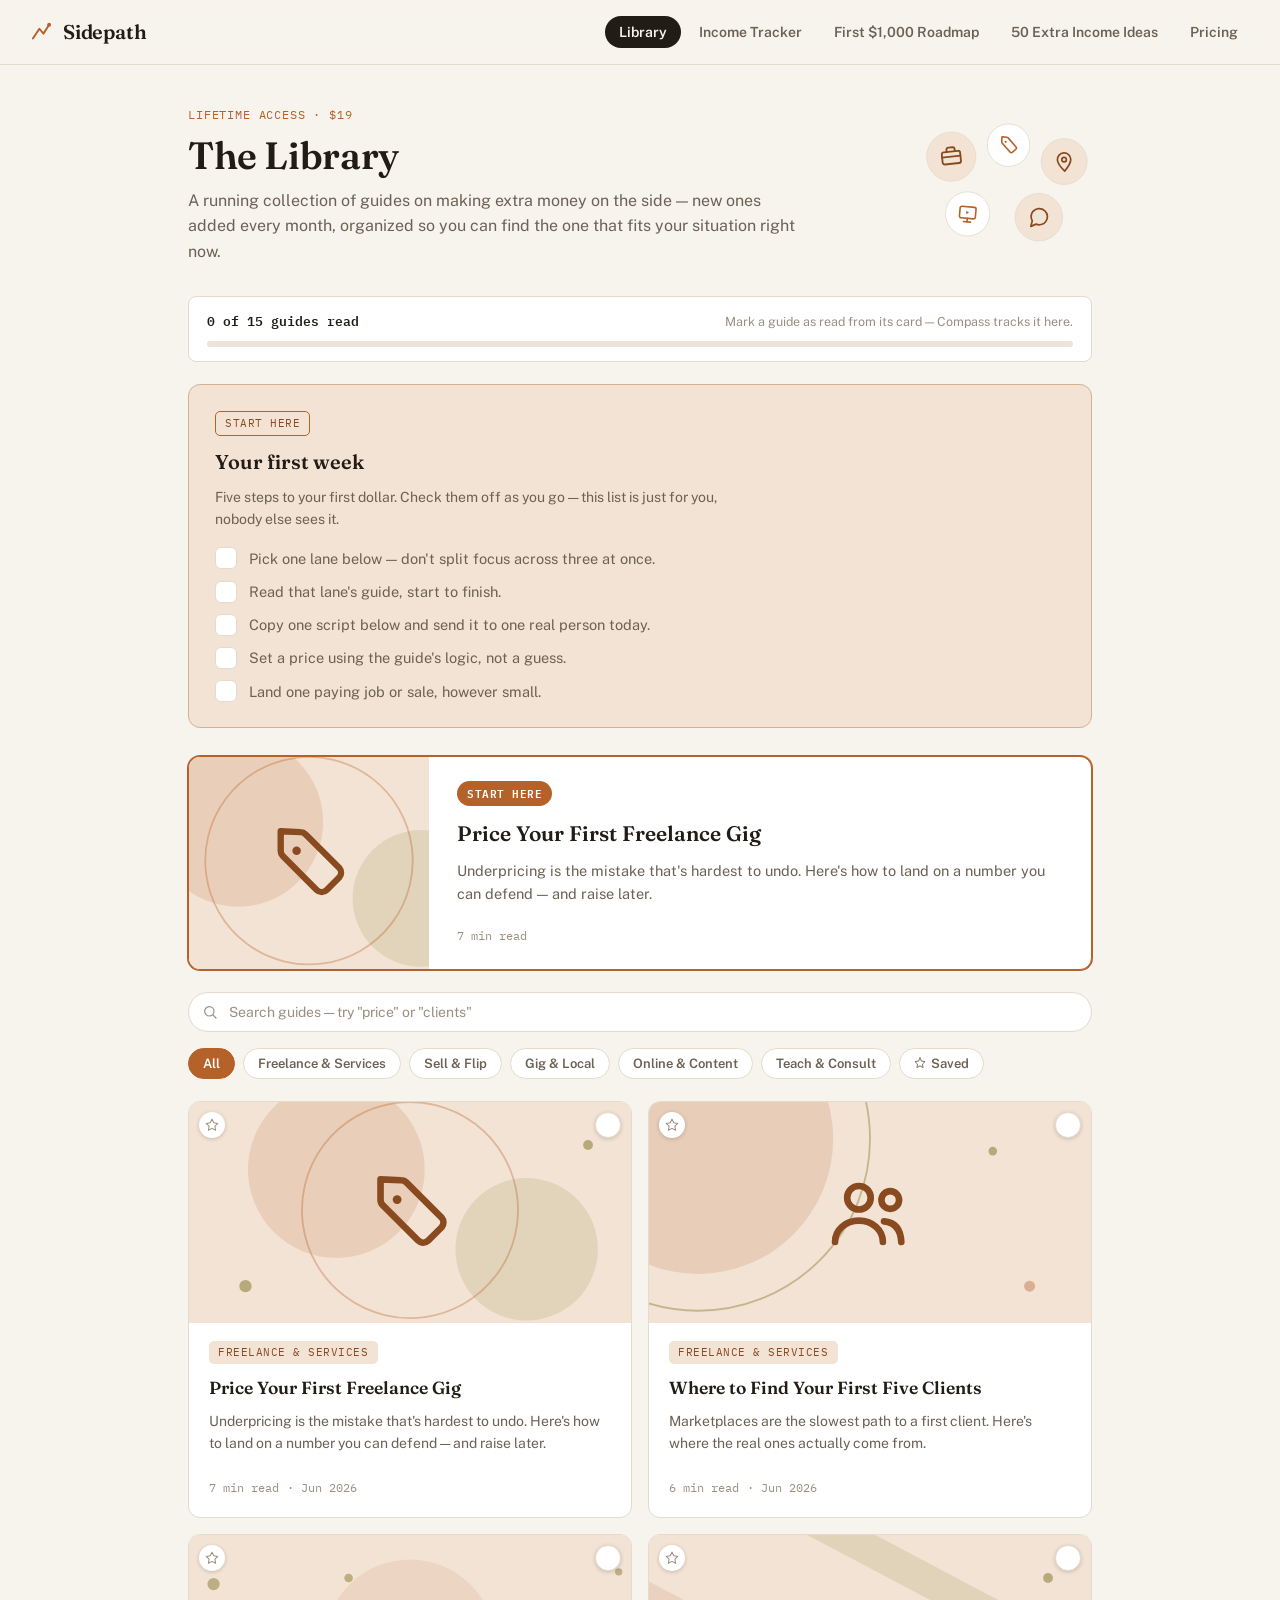
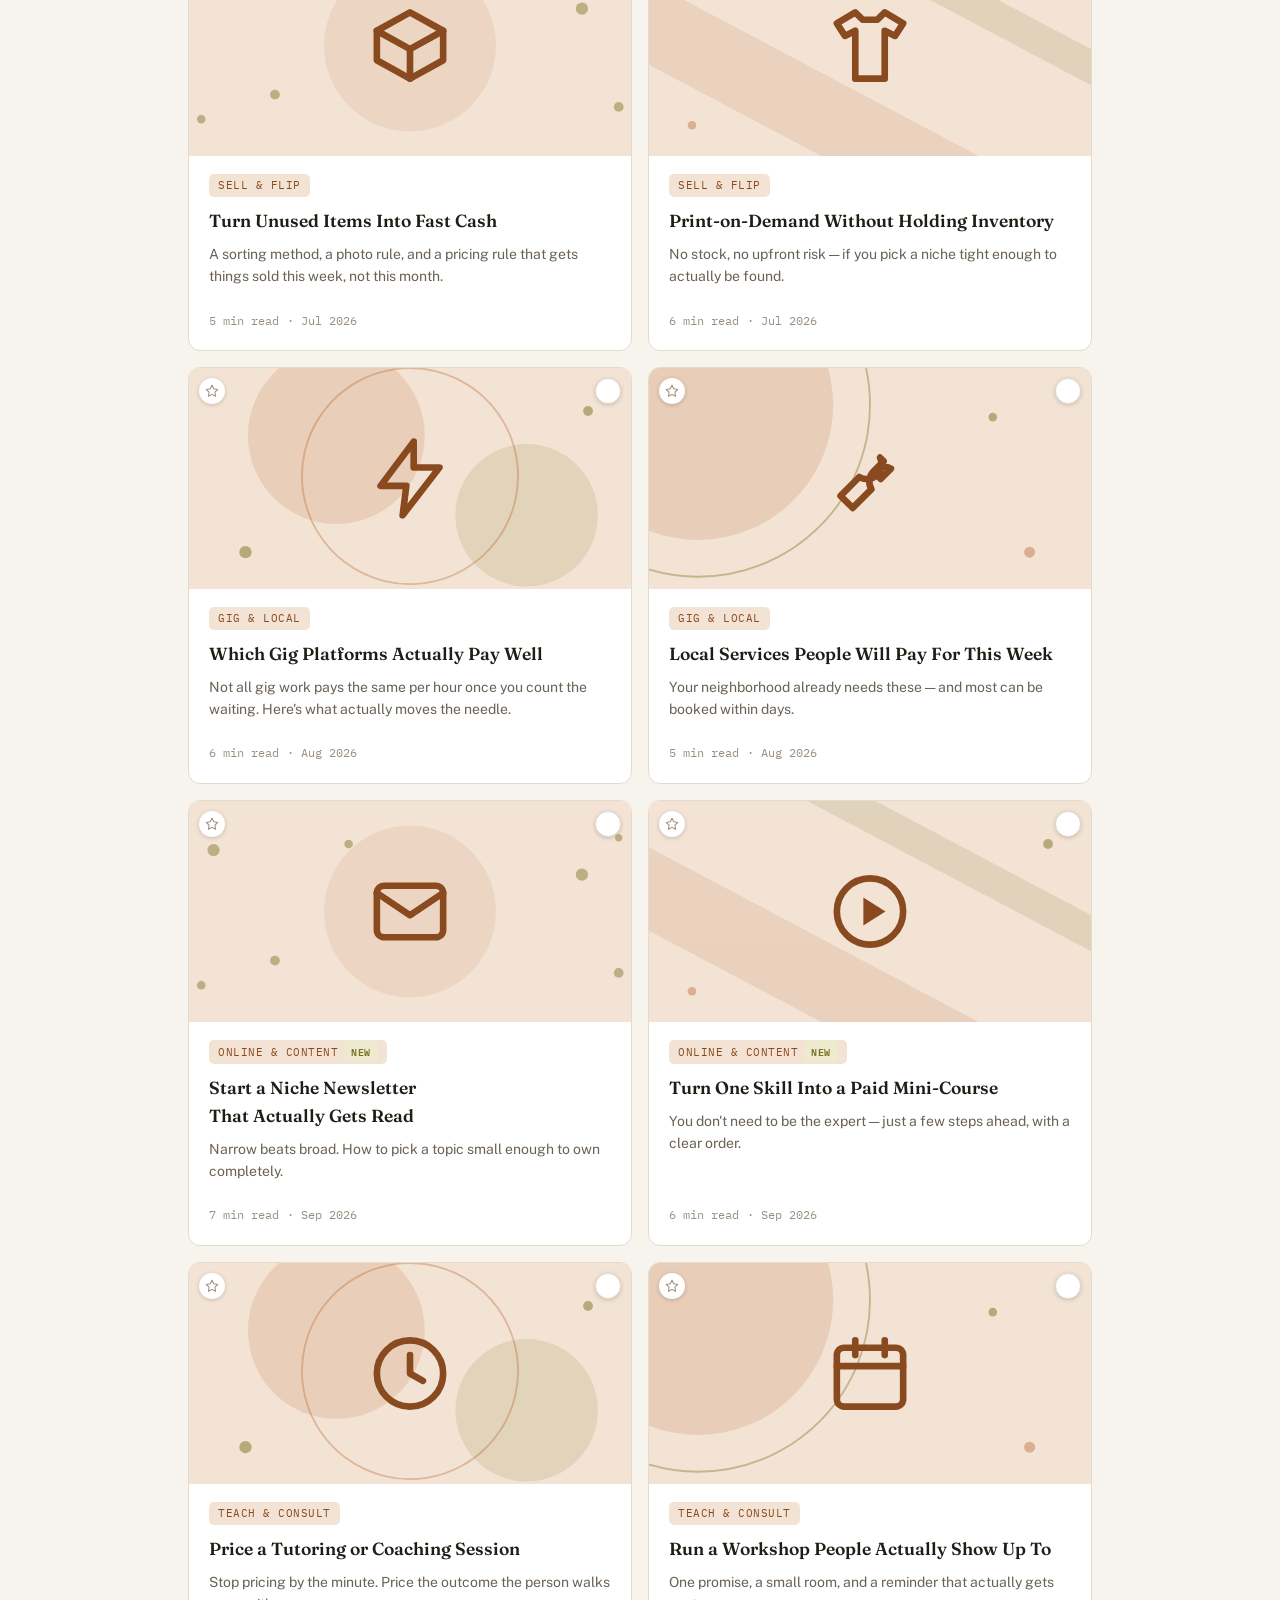
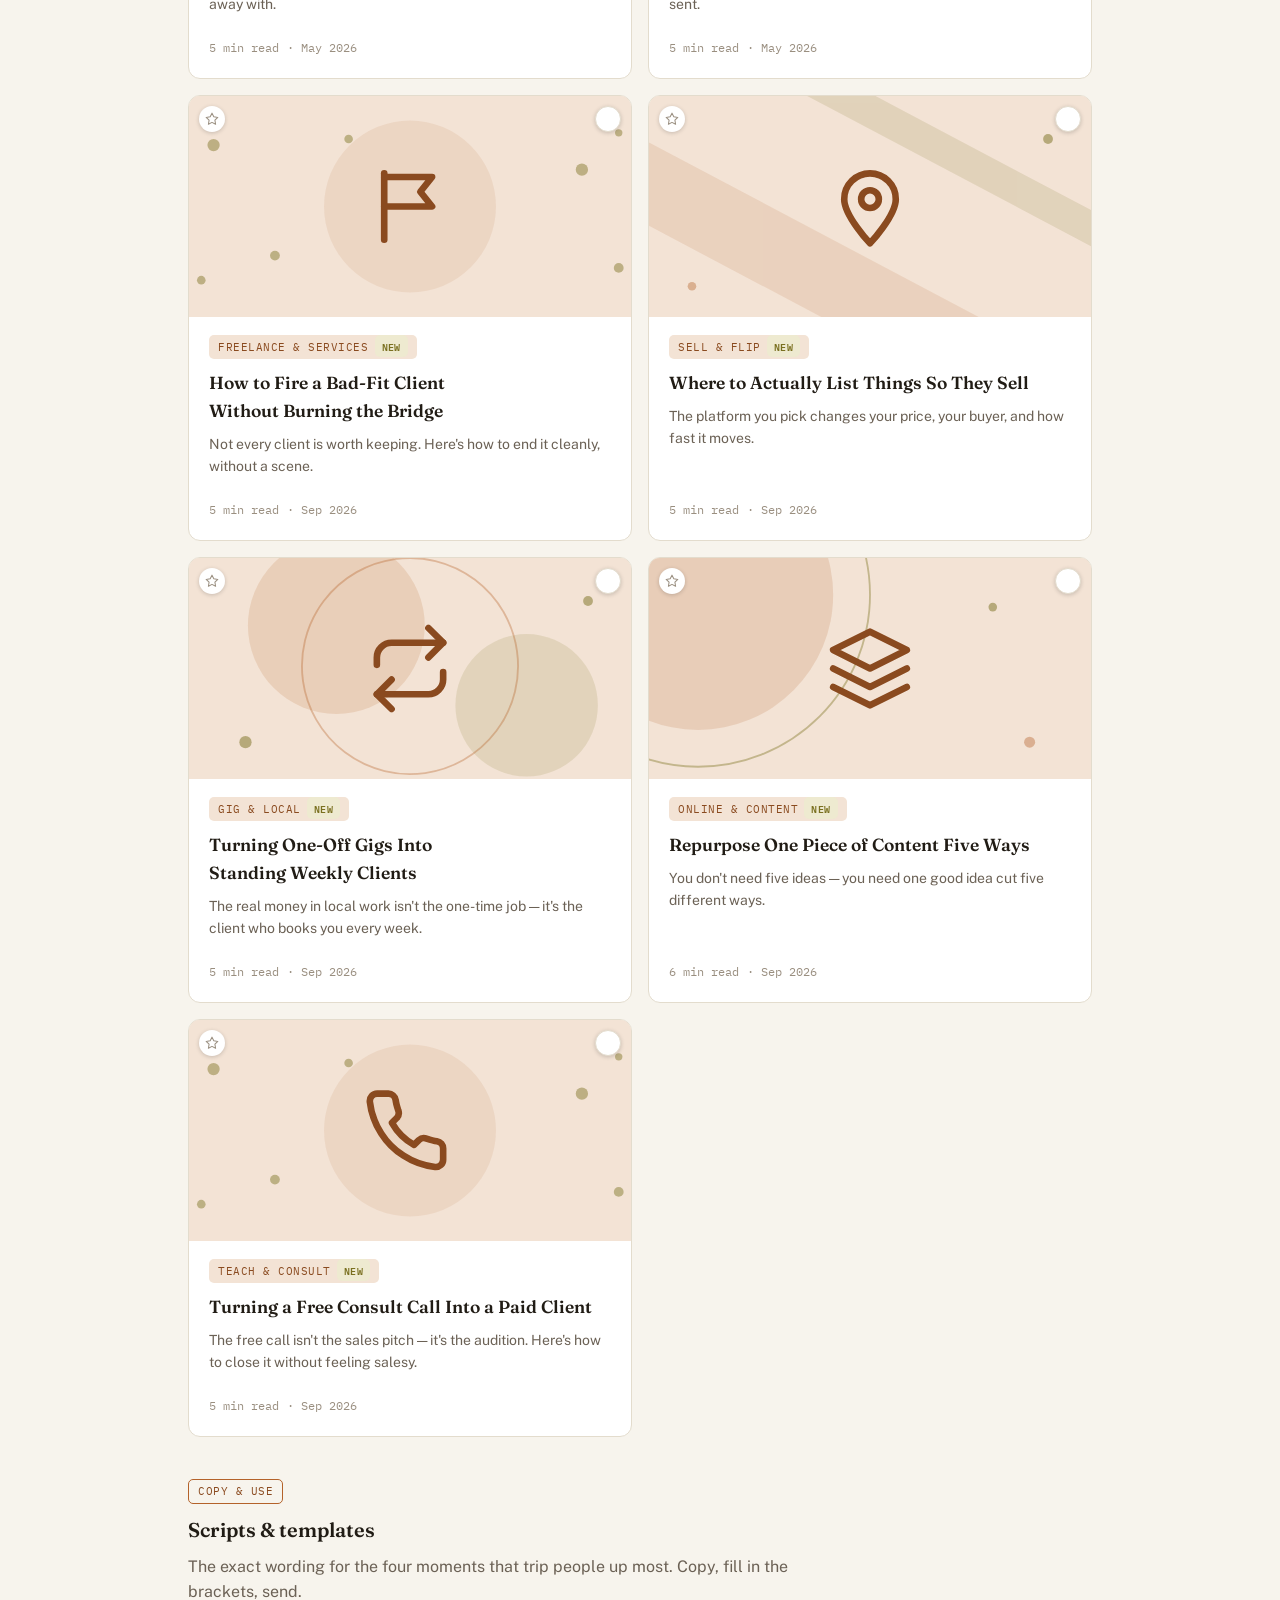
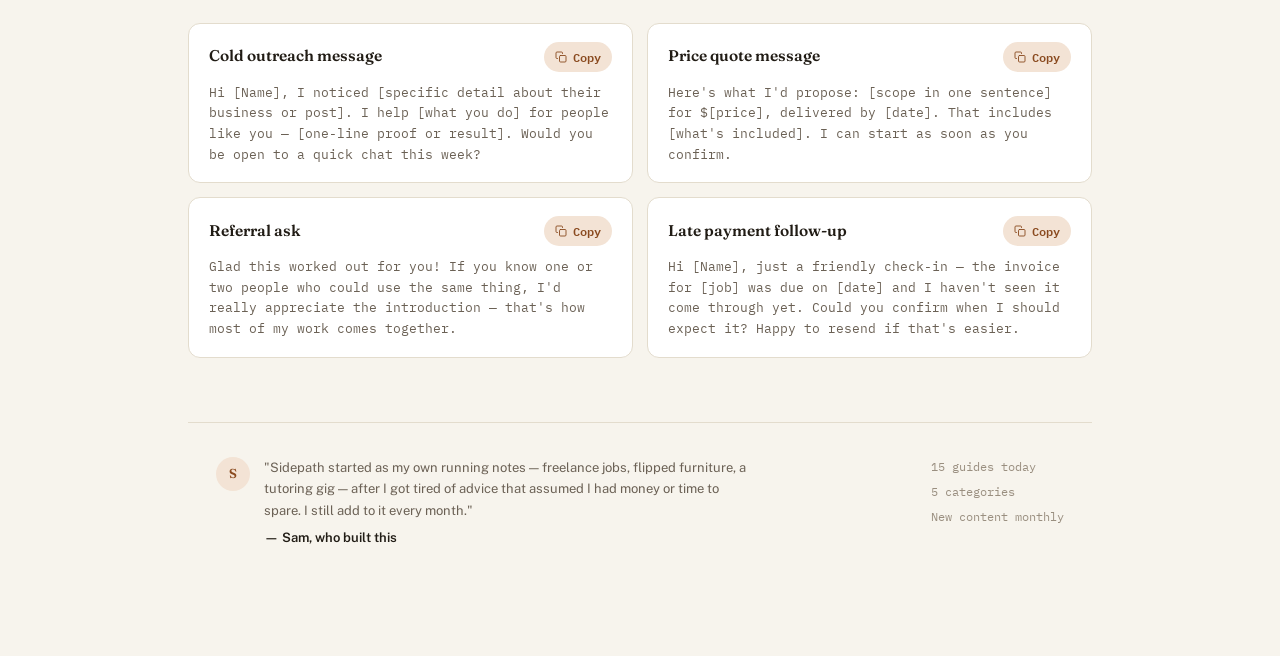
==== commit b9d1323f: "Turn the Library into a one-time lifetime purchase instead of a subscription Same $19 price, but pay" ====
--- a/app/index.html
+++ b/app/index.html
@@ -96,11 +96,11 @@
 
   <main class="shell">
 
-    <!-- ================= LIBRARY (core, recurring) ================= -->
+    <!-- ================= LIBRARY (core, one-time) ================= -->
     <section id="library" class="panel active">
       <div class="panel-head panel-head-row">
         <div>
-          <div class="eyebrow">Core membership &middot; $19/mo</div>
+          <div class="eyebrow">Lifetime access &middot; $19</div>
           <h1>The Library</h1>
           <p class="lede">A running collection of guides on making extra money on the side — new ones added every month, organized so you can find the one that fits your situation right now.</p>
         </div>
@@ -201,13 +201,13 @@
       </div>
     </section>
 
-    <!-- ================= INCOME TRACKER (core, recurring) ================= -->
+    <!-- ================= INCOME TRACKER (core, one-time) ================= -->
     <section id="tracker" class="panel">
       <div class="panel-head panel-head-row">
         <div>
           <div class="eyebrow">Core membership &middot; included</div>
           <h1>Income Tracker</h1>
-          <p class="lede">Log what you actually earn from the side work in this app. It's useless the first week and genuinely useful by month three — that's kind of the point of paying monthly.</p>
+          <p class="lede">Log what you actually earn from the side work in this app. It's useless the first week and genuinely useful by month three — that's kind of the point of tracking it at all.</p>
         </div>
         <svg class="panel-head-art" viewBox="0 0 220 140" aria-hidden="true">
           <rect x="20" y="80" width="26" height="45" rx="4" fill="var(--accent-soft)" stroke="var(--line)"/>
@@ -322,8 +322,8 @@
           <div class="locked-price">
             <span class="price-now">$29</span>
           </div>
-          <button class="btn btn-primary btn-wide" data-unlock="roadmap">Unlock for $29</button>
-          <span class="demo-note">Demo mode — this simulates a purchase locally, no payment is processed.</span>
+          <a class="btn btn-primary btn-wide" data-unlock="roadmap" href="https://buy.stripe.com/14AfZj7Z60CCguTel30x201">Unlock for $29</a>
+          <span class="demo-note">Redirects to a secure Stripe checkout.</span>
         </div>
       </div>
 
@@ -366,8 +366,8 @@
           <div class="locked-price">
             <span class="price-now">$17</span>
           </div>
-          <button class="btn btn-primary btn-wide" data-unlock="ideas">Unlock for $17</button>
-          <span class="demo-note">Demo mode — this simulates a purchase locally, no payment is processed.</span>
+          <a class="btn btn-primary btn-wide" data-unlock="ideas" href="https://buy.stripe.com/3cI28ta7efxw2E37WF0x202">Unlock for $17</a>
+          <span class="demo-note">Redirects to a secure Stripe checkout.</span>
         </div>
       </div>
 
@@ -391,23 +391,22 @@
         <div>
           <div class="eyebrow">Plans</div>
           <h1>One app, buy what you need</h1>
-          <p class="lede">The Library is the core subscription. The Roadmap and the Ideas list are separate one-time purchases — most people end up with all three.</p>
+          <p class="lede">The Library is a one-time purchase. The Roadmap and the Ideas list are separate one-time add-ons — most people end up with all three.</p>
         </div>
       </div>
 
       <div class="pricing-grid">
         <div class="price-card primary">
           <span class="best-for-badge">Start here</span>
-          <span class="price-kind">Recurring</span>
+          <span class="price-kind">One-time</span>
           <span class="price-name">Sidepath Library</span>
           <div class="price-figures">
             <span class="price-full">$19</span>
-            <span class="price-period">/ month</span>
           </div>
           <ul class="price-features">
             <li><svg viewBox="0 0 24 24"><use href="#icon-check"/></svg>Every guide, current and future</li>
             <li><svg viewBox="0 0 24 24"><use href="#icon-check"/></svg>Copy-paste scripts &amp; templates</li>
-            <li><svg viewBox="0 0 24 24"><use href="#icon-check"/></svg>New guides added monthly</li>
+            <li><svg viewBox="0 0 24 24"><use href="#icon-check"/></svg>Pay once, yours to keep</li>
           </ul>
           <span class="price-status active">You're using this now</span>
         </div>
@@ -423,7 +422,7 @@
             <li><svg viewBox="0 0 24 24"><use href="#icon-check"/></svg>Every future update to the course</li>
             <li><svg viewBox="0 0 24 24"><use href="#icon-check"/></svg>Pay once, yours to keep</li>
           </ul>
-          <button class="btn btn-primary btn-wide" data-unlock="roadmap">Unlock for $29</button>
+          <a class="btn btn-primary btn-wide" data-unlock="roadmap" href="https://buy.stripe.com/14AfZj7Z60CCguTel30x201">Unlock for $29</a>
         </div>
 
         <div class="price-card">
@@ -437,11 +436,11 @@
             <li><svg viewBox="0 0 24 24"><use href="#icon-check"/></svg>Save favorites, filter by type</li>
             <li><svg viewBox="0 0 24 24"><use href="#icon-check"/></svg>Pay once, yours to keep</li>
           </ul>
-          <button class="btn btn-primary btn-wide" data-unlock="ideas">Unlock for $17</button>
-        </div>
-      </div>
-
-      <p class="trust-line">One-time purchases are yours to keep, no expiration. Cancel the monthly plan anytime — no retention calls, no hoops.</p>
+          <a class="btn btn-primary btn-wide" data-unlock="ideas" href="https://buy.stripe.com/3cI28ta7efxw2E37WF0x202">Unlock for $17</a>
+        </div>
+      </div>
+
+      <p class="trust-line">All purchases are yours to keep, no expiration, no recurring billing.</p>
 
       <div class="testimonial-section">
         <h2>What members say</h2>
@@ -488,25 +487,25 @@
               <span class="module-chevron">&#9662;</span>
             </button>
             <div class="faq-answer">
-              <p>No. The Library alone works on its own for $19/month. The Roadmap and the Ideas list are optional add-ons — buy either one whenever you actually want it, or never.</p>
+              <p>No. The Library alone works on its own for $19. The Roadmap and the Ideas list are optional add-ons — buy either one whenever you actually want it, or never.</p>
             </div>
           </div>
           <div class="faq-item">
             <button class="faq-question">
-              <span>Are the one-time purchases really one-time?</span>
+              <span>Are these purchases really one-time?</span>
               <span class="module-chevron">&#9662;</span>
             </button>
             <div class="faq-answer">
-              <p>Yes. Pay once for the Roadmap or the Ideas list and they're yours to keep — no recurring charge, no expiration.</p>
+              <p>Yes. Pay once for the Library, the Roadmap, or the Ideas list and they're yours to keep — no recurring charge, no expiration.</p>
             </div>
           </div>
           <div class="faq-item">
             <button class="faq-question">
-              <span>What happens to my add-ons if I cancel the Library?</span>
+              <span>Do I get guides that come out after I buy?</span>
               <span class="module-chevron">&#9662;</span>
             </button>
             <div class="faq-answer">
-              <p>Nothing. Canceling the Library only affects the Library. Any Roadmap or Ideas purchase stays unlocked forever, since it was never tied to the subscription in the first place.</p>
+              <p>Yes. Buying the Library once gets you every guide added from that point on too, at no extra charge — it's lifetime access, not a snapshot.</p>
             </div>
           </div>
           <div class="faq-item">
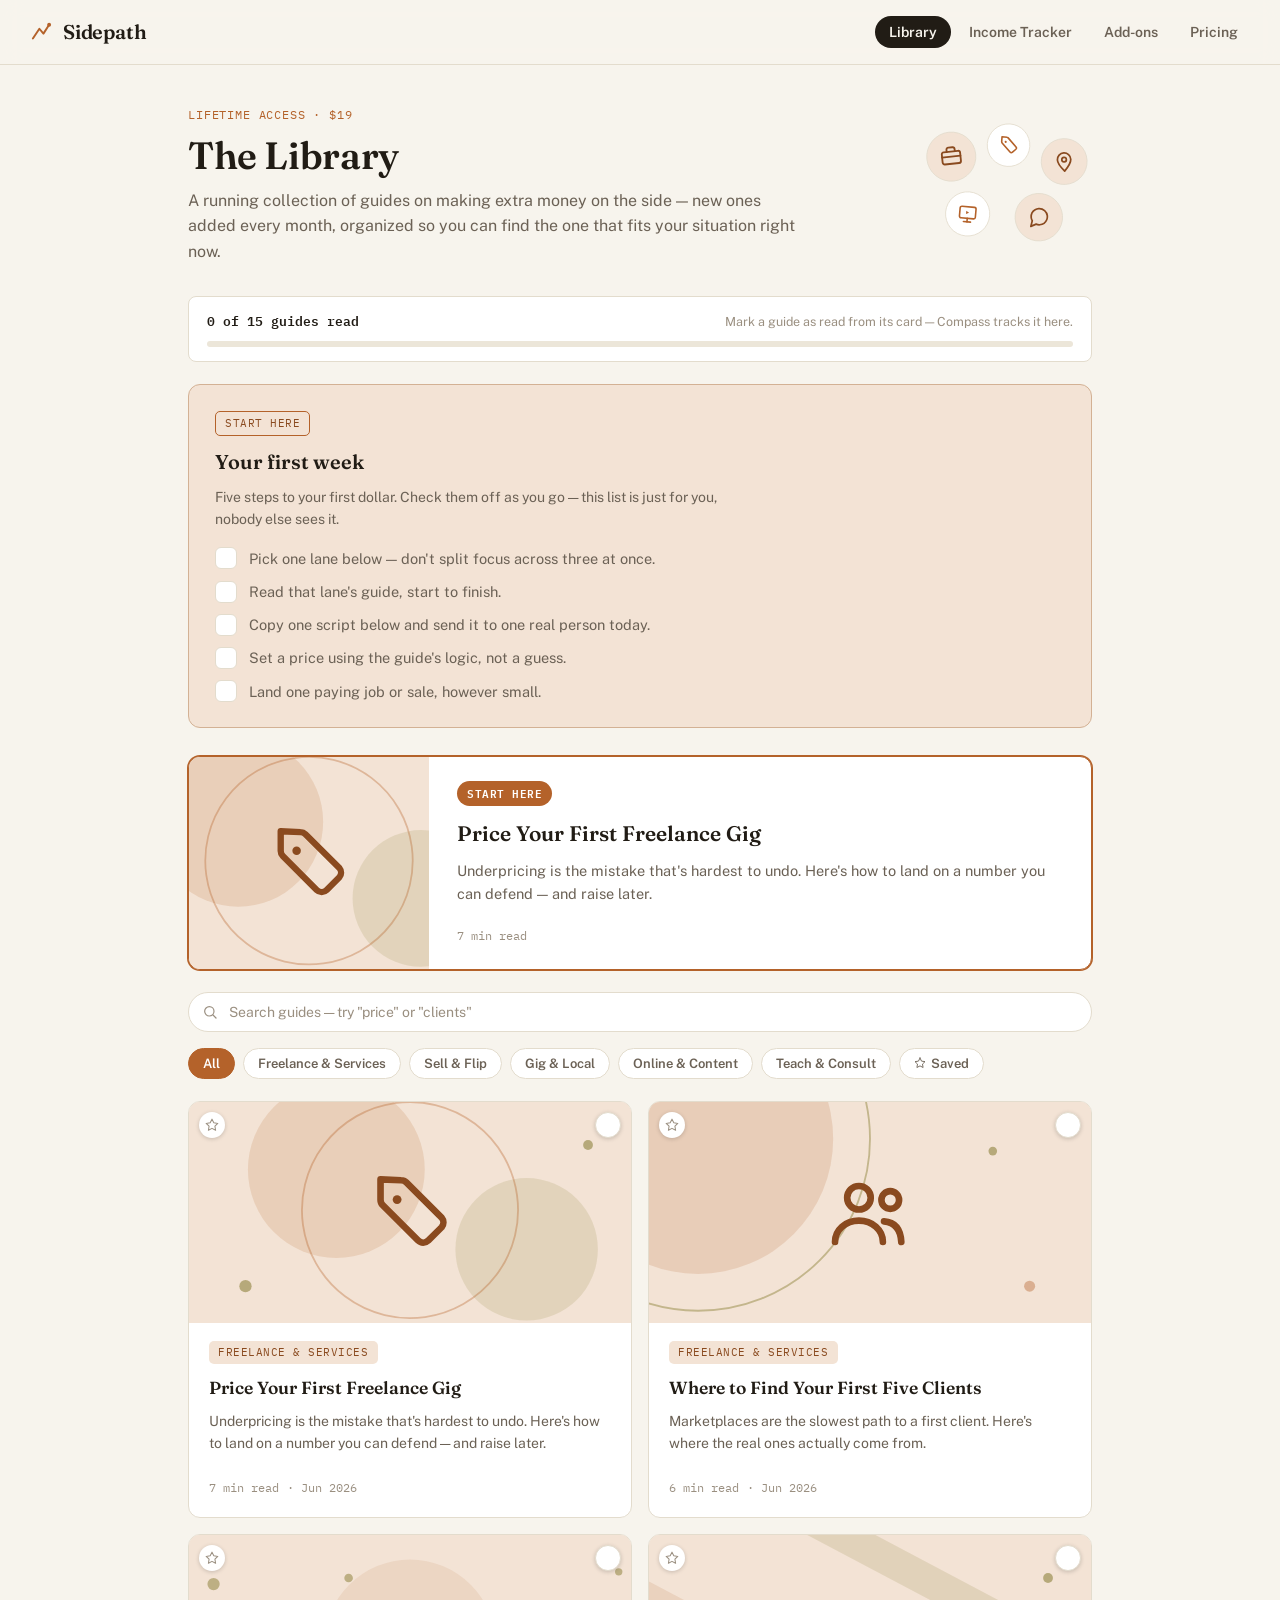
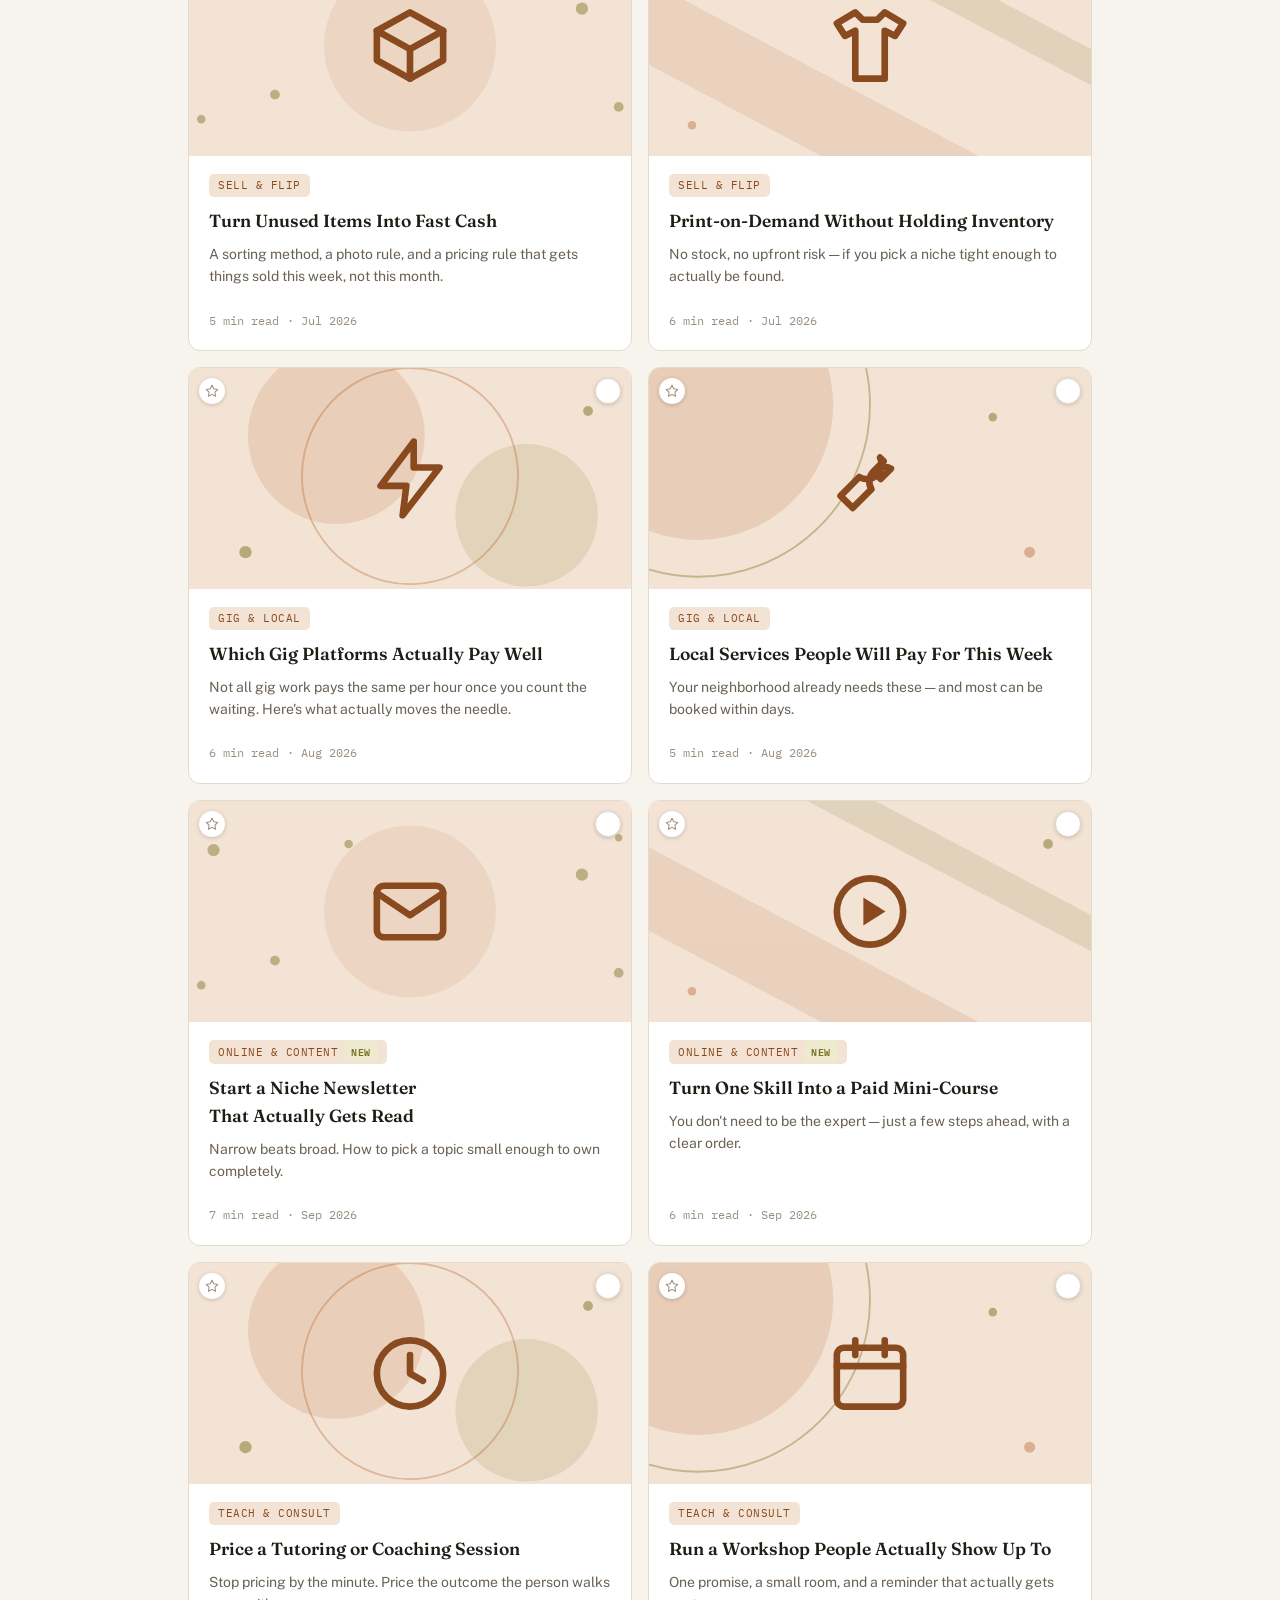
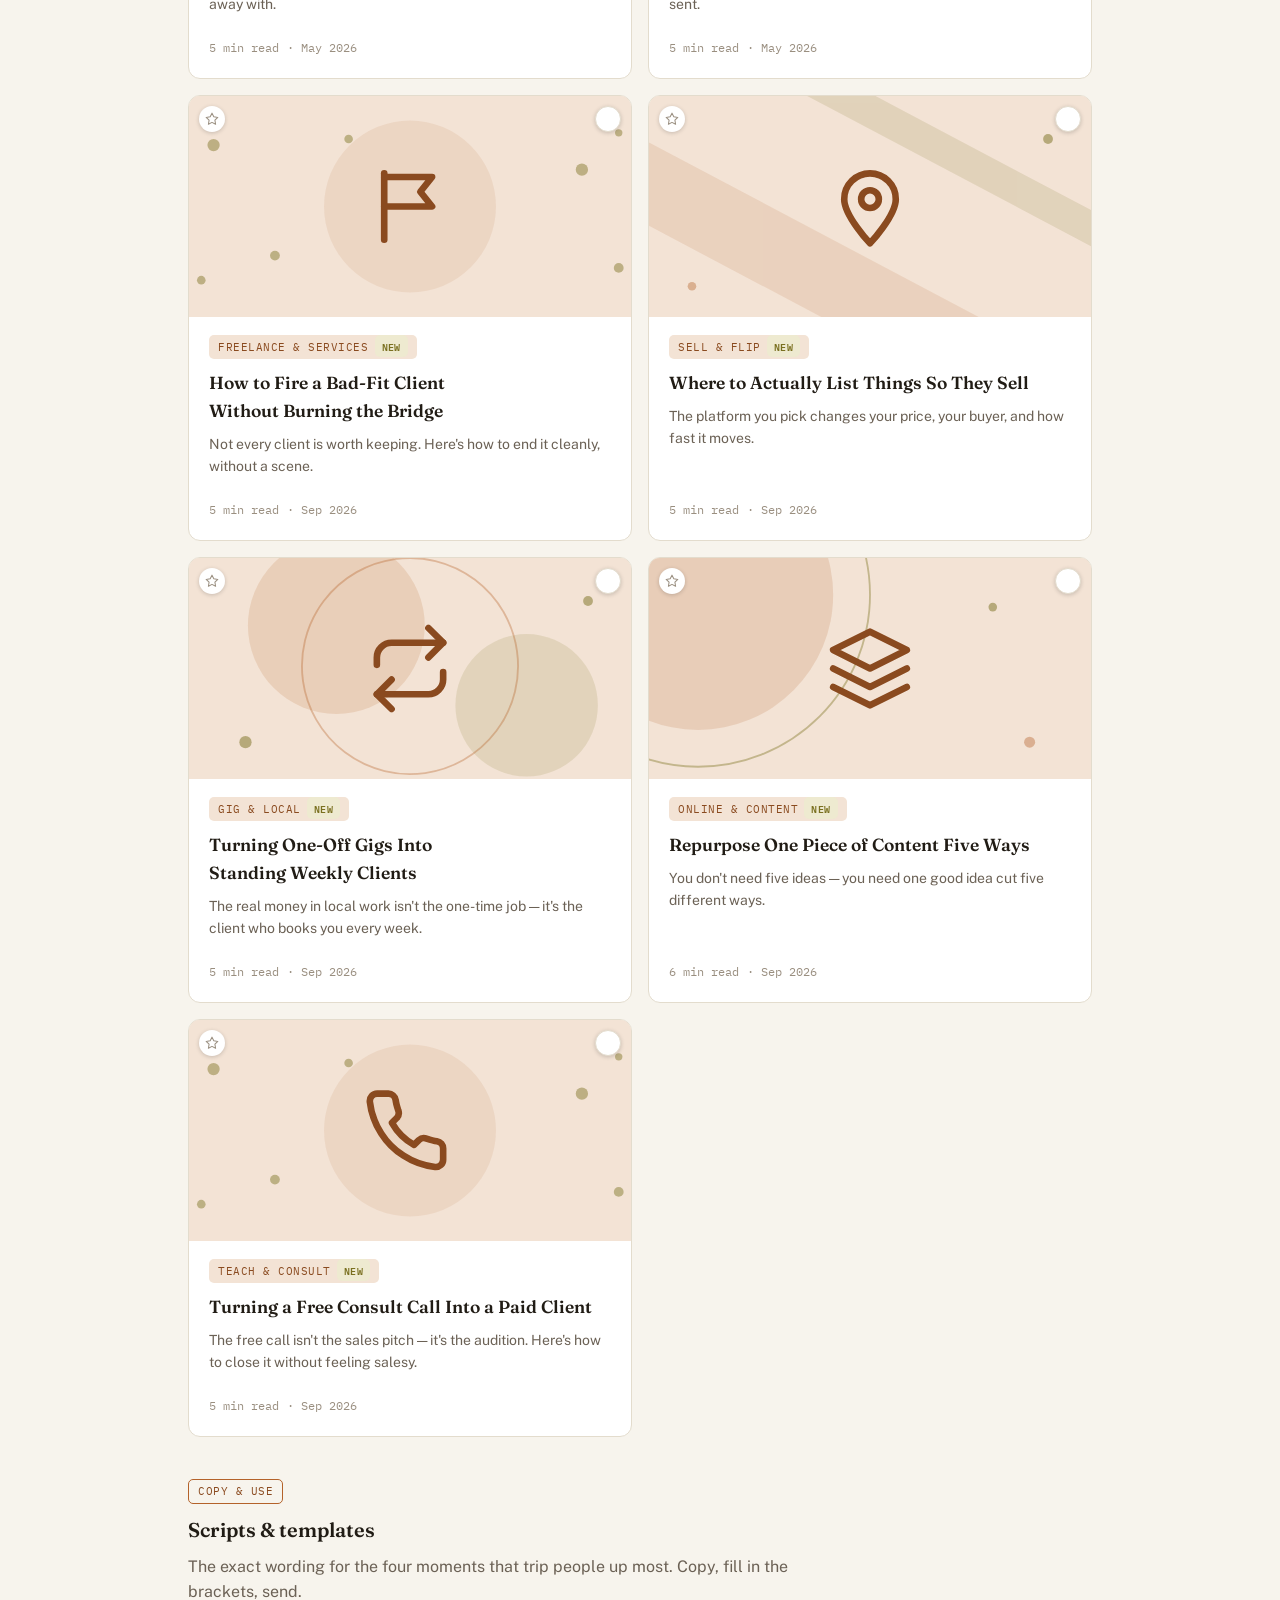
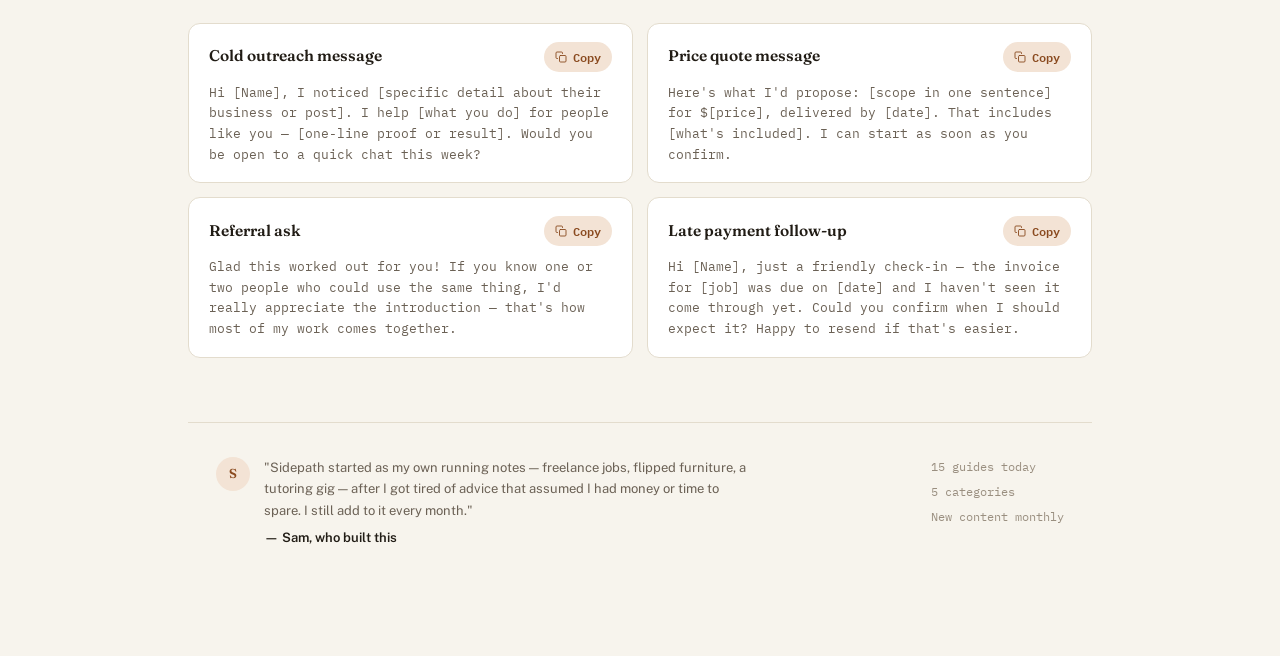
==== commit a55d6b8b: "Add 5 new one-time add-ons and an Add-ons hub to organize them Adds Outreach Swipe File ($6), The Pr" ====
--- a/app/index.html
+++ b/app/index.html
@@ -74,6 +74,9 @@
     </symbol>
     <symbol id="icon-phone" viewBox="0 0 24 24" fill="none" stroke="currentColor" stroke-width="1.8" stroke-linecap="round" stroke-linejoin="round">
       <path d="M21 16.9v3a2 2 0 0 1-2.2 2 19.7 19.7 0 0 1-8.6-3.1 19.4 19.4 0 0 1-6-6A19.7 19.7 0 0 1 1.1 4.2 2 2 0 0 1 3.1 2h3a2 2 0 0 1 2 1.7c.1 1 .4 1.9.7 2.8a2 2 0 0 1-.4 2.1L7.1 9.9a16 16 0 0 0 6 6l1.3-1.3a2 2 0 0 1 2.1-.4c.9.3 1.8.6 2.8.7a2 2 0 0 1 1.7 2Z"/>
+    </symbol>
+    <symbol id="icon-dollar" viewBox="0 0 24 24" fill="none" stroke="currentColor" stroke-width="1.8" stroke-linecap="round" stroke-linejoin="round">
+      <line x1="12" y1="1" x2="12" y2="23"/><path d="M17 5.5c0-2-2.2-3.5-5-3.5s-5 1.5-5 3.5 2.2 3 5 3.5c2.8.5 5 1.5 5 3.5s-2.2 3.5-5 3.5-5-1.5-5-3.5"/>
     </symbol>
   </svg>
 
@@ -88,8 +91,7 @@
     <nav class="tabs" role="tablist">
       <button class="tab active" data-panel="library" role="tab" aria-selected="true">Library</button>
       <button class="tab" data-panel="tracker" role="tab" aria-selected="false">Income Tracker</button>
-      <button class="tab" data-panel="roadmap" role="tab" aria-selected="false">First $1,000 Roadmap</button>
-      <button class="tab" data-panel="ideas" role="tab" aria-selected="false">50 Extra Income Ideas</button>
+      <button class="tab" data-panel="addons" role="tab" aria-selected="false">Add-ons</button>
       <button class="tab" data-panel="pricing" role="tab" aria-selected="false">Pricing</button>
     </nav>
   </header>
@@ -295,8 +297,63 @@
       </div>
     </section>
 
+    <!-- ================= ADD-ONS HUB ================= -->
+    <section id="addons" class="panel">
+      <div class="panel-head">
+        <div class="eyebrow">One-time purchases</div>
+        <h1>Add-ons</h1>
+        <p class="lede">Seven standalone guides and courses, each sold separately. Buy only the ones you actually want — pick a card to see what's inside.</p>
+      </div>
+
+      <div class="addon-hub-grid">
+        <button class="addon-hub-card" data-target="roadmap">
+          <span class="addon-hub-icon"><svg viewBox="0 0 24 24"><use href="#icon-sell"/></svg></span>
+          <span class="addon-hub-name">First $1,000 Roadmap</span>
+          <span class="addon-hub-desc">6-module course, start to finish</span>
+          <span class="addon-hub-price">$29</span>
+        </button>
+        <button class="addon-hub-card" data-target="ideas">
+          <span class="addon-hub-icon"><svg viewBox="0 0 24 24"><use href="#icon-star"/></svg></span>
+          <span class="addon-hub-name">50 Extra Income Ideas</span>
+          <span class="addon-hub-desc">Scannable list across 5 categories</span>
+          <span class="addon-hub-price">$17</span>
+        </button>
+        <button class="addon-hub-card" data-target="swipe">
+          <span class="addon-hub-icon"><svg viewBox="0 0 24 24"><use href="#icon-mail"/></svg></span>
+          <span class="addon-hub-name">Outreach Swipe File</span>
+          <span class="addon-hub-desc">25 copy-paste prospecting messages</span>
+          <span class="addon-hub-price">$6</span>
+        </button>
+        <button class="addon-hub-card" data-target="rates">
+          <span class="addon-hub-icon"><svg viewBox="0 0 24 24"><use href="#icon-dollar"/></svg></span>
+          <span class="addon-hub-name">The Pricing Cheat Sheet</span>
+          <span class="addon-hub-desc">Rate formulas for all 5 categories</span>
+          <span class="addon-hub-price">$15</span>
+        </button>
+        <button class="addon-hub-card" data-target="reselling">
+          <span class="addon-hub-icon"><svg viewBox="0 0 24 24"><use href="#icon-repeat"/></svg></span>
+          <span class="addon-hub-name">The Reselling Playbook</span>
+          <span class="addon-hub-desc">6-module course on flipping and resale</span>
+          <span class="addon-hub-price">$28</span>
+        </button>
+        <button class="addon-hub-card" data-target="services">
+          <span class="addon-hub-icon"><svg viewBox="0 0 24 24"><use href="#icon-wrench"/></svg></span>
+          <span class="addon-hub-name">The Service Business Builder</span>
+          <span class="addon-hub-desc">9-module course on going from gigs to a standing business</span>
+          <span class="addon-hub-price">$54</span>
+        </button>
+        <button class="addon-hub-card" data-target="accelerator">
+          <span class="addon-hub-icon"><svg viewBox="0 0 24 24"><use href="#icon-bolt"/></svg></span>
+          <span class="addon-hub-name">The $2K Side Income System</span>
+          <span class="addon-hub-desc">12-module flagship course on scaling multiple streams</span>
+          <span class="addon-hub-price">$90</span>
+        </button>
+      </div>
+    </section>
+
     <!-- ================= ROADMAP (add-on A) ================= -->
     <section id="roadmap" class="panel">
+      <button class="link-btn back-to-addons">&larr; All add-ons</button>
       <div class="panel-head panel-head-row">
         <div>
           <div class="eyebrow">Add-on &middot; one-time purchase</div>
@@ -342,6 +399,7 @@
 
     <!-- ================= 50 IDEAS (add-on B) ================= -->
     <section id="ideas" class="panel">
+      <button class="link-btn back-to-addons">&larr; All add-ons</button>
       <div class="panel-head panel-head-row">
         <div>
           <div class="eyebrow">Add-on &middot; one-time purchase</div>
@@ -385,13 +443,241 @@
       </div>
     </section>
 
+    <!-- ================= OUTREACH SWIPE FILE (add-on C) ================= -->
+    <section id="swipe" class="panel">
+      <button class="link-btn back-to-addons">&larr; All add-ons</button>
+      <div class="panel-head panel-head-row">
+        <div>
+          <div class="eyebrow">Add-on &middot; one-time purchase</div>
+          <h1>Outreach Swipe File</h1>
+          <p class="lede">25 copy-paste prospecting messages for freelance, gig, and resale outreach — find one close to your situation, edit the brackets, send it.</p>
+        </div>
+        <svg class="panel-head-art" viewBox="0 0 220 140" aria-hidden="true">
+          <g transform="rotate(-8 40 40)"><circle cx="40" cy="40" r="26" fill="var(--accent-soft)" stroke="var(--line)"/><use href="#icon-mail" x="27" y="27" width="26" height="26" style="color:var(--accent-strong)"/></g>
+          <g transform="rotate(6 130 30)"><circle cx="130" cy="30" r="20" fill="var(--paper-raised)" stroke="var(--line)"/><use href="#icon-copy" x="120" y="20" width="20" height="20" style="color:var(--accent)"/></g>
+          <g transform="rotate(-5 180 100)"><circle cx="180" cy="100" r="24" fill="var(--accent-soft)" stroke="var(--line)"/><use href="#icon-people" x="168" y="88" width="24" height="24" style="color:var(--accent-strong)"/></g>
+        </svg>
+      </div>
+
+      <div id="swipeLocked" class="locked-gate">
+        <div class="locked-card">
+          <span class="lock-icon">&#128274;</span>
+          <h2>Unlock the Swipe File</h2>
+          <p>25 ready-to-send messages across cold outreach, gig booking, and resale — copy, fill in the brackets, send.</p>
+          <div class="locked-price">
+            <span class="price-now">$6</span>
+          </div>
+          <a class="btn btn-primary btn-wide" data-unlock="swipe" href="https://buy.stripe.com/8x2cN73IQadc5Qf6SB0x204">Unlock for $6</a>
+          <span class="demo-note">Redirects to a secure Stripe checkout.</span>
+        </div>
+      </div>
+
+      <div id="swipeContent" class="gated-content hidden">
+        <div class="script-grid">
+          <div class="script-card"><div class="script-card-head"><h3>Cold outreach — social proof</h3><button class="copy-btn" data-copy-target="sw-1"><svg viewBox="0 0 24 24"><use href="#icon-copy"/></svg>Copy</button></div><pre class="script-body" id="sw-1">Hi [Name], I noticed [specific detail about their business]. I recently helped [similar client] get [result] — would you be open to a quick chat this week?</pre></div>
+          <div class="script-card"><div class="script-card-head"><h3>Cold outreach — problem-first</h3><button class="copy-btn" data-copy-target="sw-2"><svg viewBox="0 0 24 24"><use href="#icon-copy"/></svg>Copy</button></div><pre class="script-body" id="sw-2">Hi [Name], I noticed [specific problem you spotted]. I fix exactly that for people like you — want me to send over a quick idea for how?</pre></div>
+          <div class="script-card"><div class="script-card-head"><h3>Warm intro to a past client</h3><button class="copy-btn" data-copy-target="sw-3"><svg viewBox="0 0 24 24"><use href="#icon-copy"/></svg>Copy</button></div><pre class="script-body" id="sw-3">Hey [Name], it's been a while! I'm taking on a few new [type of work] clients this month — if you or anyone you know needs [service], I'd love an intro.</pre></div>
+          <div class="script-card"><div class="script-card-head"><h3>Follow-up after no reply</h3><button class="copy-btn" data-copy-target="sw-4"><svg viewBox="0 0 24 24"><use href="#icon-copy"/></svg>Copy</button></div><pre class="script-body" id="sw-4">Hi [Name], just floating this back up in case it got buried — still happy to help with [specific thing]. No worries either way!</pre></div>
+          <div class="script-card"><div class="script-card-head"><h3>Price quote message</h3><button class="copy-btn" data-copy-target="sw-5"><svg viewBox="0 0 24 24"><use href="#icon-copy"/></svg>Copy</button></div><pre class="script-body" id="sw-5">Here's what I'd propose: [scope in one sentence] for $[price], delivered by [date]. That includes [what's included]. I can start as soon as you confirm.</pre></div>
+          <div class="script-card"><div class="script-card-head"><h3>Referral ask</h3><button class="copy-btn" data-copy-target="sw-6"><svg viewBox="0 0 24 24"><use href="#icon-copy"/></svg>Copy</button></div><pre class="script-body" id="sw-6">Glad this worked out for you! If you know one or two people who could use the same thing, I'd really appreciate the introduction.</pre></div>
+          <div class="script-card"><div class="script-card-head"><h3>Late payment follow-up</h3><button class="copy-btn" data-copy-target="sw-7"><svg viewBox="0 0 24 24"><use href="#icon-copy"/></svg>Copy</button></div><pre class="script-body" id="sw-7">Hi [Name], just a friendly check-in — the invoice for [job] was due on [date] and I haven't seen it come through yet. Could you confirm when I should expect it?</pre></div>
+          <div class="script-card"><div class="script-card-head"><h3>Local Facebook group post</h3><button class="copy-btn" data-copy-target="sw-8"><svg viewBox="0 0 24 24"><use href="#icon-copy"/></svg>Copy</button></div><pre class="script-body" id="sw-8">I do [service] here in [area] — [one-line proof, like "5 years, fully insured"]. Have a few openings this week if anyone needs [specific job type] done.</pre></div>
+          <div class="script-card"><div class="script-card-head"><h3>Subreddit reply — helpful first</h3><button class="copy-btn" data-copy-target="sw-9"><svg viewBox="0 0 24 24"><use href="#icon-copy"/></svg>Copy</button></div><pre class="script-body" id="sw-9">Here's exactly how I'd approach that: [2-3 genuinely useful sentences]. Happy to go deeper if it'd help — I do this professionally, but no pressure either way.</pre></div>
+          <div class="script-card"><div class="script-card-head"><h3>Standing client upsell</h3><button class="copy-btn" data-copy-target="sw-10"><svg viewBox="0 0 24 24"><use href="#icon-copy"/></svg>Copy</button></div><pre class="script-body" id="sw-10">I've got a [day] opening — want me on a regular schedule so you don't have to think about booking each time?</pre></div>
+          <div class="script-card"><div class="script-card-head"><h3>Firing a bad-fit client</h3><button class="copy-btn" data-copy-target="sw-11"><svg viewBox="0 0 24 24"><use href="#icon-copy"/></svg>Copy</button></div><pre class="script-body" id="sw-11">I'm not able to continue taking on new work for [Client] past [date]. I'll wrap up what's in progress and hand off cleanly.</pre></div>
+          <div class="script-card"><div class="script-card-head"><h3>Rate increase notice</h3><button class="copy-btn" data-copy-target="sw-12"><svg viewBox="0 0 24 24"><use href="#icon-copy"/></svg>Copy</button></div><pre class="script-body" id="sw-12">Starting [date], my rate for [service] is moving to $[new rate]. This applies to new bookings after that date — just wanted to give you advance notice.</pre></div>
+          <div class="script-card"><div class="script-card-head"><h3>Marketplace listing opener</h3><button class="copy-btn" data-copy-target="sw-13"><svg viewBox="0 0 24 24"><use href="#icon-copy"/></svg>Copy</button></div><pre class="script-body" id="sw-13">[Item name] — [condition, one honest detail]. Selling because [brief real reason]. Priced to move, message with any questions.</pre></div>
+          <div class="script-card"><div class="script-card-head"><h3>Negotiation response</h3><button class="copy-btn" data-copy-target="sw-14"><svg viewBox="0 0 24 24"><use href="#icon-copy"/></svg>Copy</button></div><pre class="script-body" id="sw-14">I can do $[slightly lower number] if you can pick up by [date] — that's the best I can do on this one.</pre></div>
+          <div class="script-card"><div class="script-card-head"><h3>Free consult call opener</h3><button class="copy-btn" data-copy-target="sw-15"><svg viewBox="0 0 24 24"><use href="#icon-copy"/></svg>Copy</button></div><pre class="script-body" id="sw-15">Before we dive in — what's the outcome you're hoping to walk away with today? I want to make sure we spend the time on what actually matters to you.</pre></div>
+          <div class="script-card"><div class="script-card-head"><h3>Free consult call closer</h3><button class="copy-btn" data-copy-target="sw-16"><svg viewBox="0 0 24 24"><use href="#icon-copy"/></svg>Copy</button></div><pre class="script-body" id="sw-16">Based on what you've told me, here's exactly what I'd do first — want me to start this week?</pre></div>
+          <div class="script-card"><div class="script-card-head"><h3>Booking confirmation</h3><button class="copy-btn" data-copy-target="sw-17"><svg viewBox="0 0 24 24"><use href="#icon-copy"/></svg>Copy</button></div><pre class="script-body" id="sw-17">Confirmed for [date/time] — see you then! Reply here anytime if anything changes on your end.</pre></div>
+          <div class="script-card"><div class="script-card-head"><h3>Cancellation policy notice</h3><button class="copy-btn" data-copy-target="sw-18"><svg viewBox="0 0 24 24"><use href="#icon-copy"/></svg>Copy</button></div><pre class="script-body" id="sw-18">Just so it's clear upfront: reschedules need 24 hours notice, and same-day cancellations have a $[fee] fee.</pre></div>
+          <div class="script-card"><div class="script-card-head"><h3>Testimonial request</h3><button class="copy-btn" data-copy-target="sw-19"><svg viewBox="0 0 24 24"><use href="#icon-copy"/></svg>Copy</button></div><pre class="script-body" id="sw-19">So glad it worked out! Would you be up for a quick two-line review of how it went? It really helps other people trust the process.</pre></div>
+          <div class="script-card"><div class="script-card-head"><h3>Re-engaging an old lead</h3><button class="copy-btn" data-copy-target="sw-20"><svg viewBox="0 0 24 24"><use href="#icon-copy"/></svg>Copy</button></div><pre class="script-body" id="sw-20">Hi [Name], circling back after a while — still working on [problem they had]? Happy to pick this back up if the timing's better now.</pre></div>
+          <div class="script-card"><div class="script-card-head"><h3>Discovery question opener</h3><button class="copy-btn" data-copy-target="sw-21"><svg viewBox="0 0 24 24"><use href="#icon-copy"/></svg>Copy</button></div><pre class="script-body" id="sw-21">Quick question before I quote this — what's the actual deadline you're working against, and what happens if it slips?</pre></div>
+          <div class="script-card"><div class="script-card-head"><h3>Scope-creep boundary</h3><button class="copy-btn" data-copy-target="sw-22"><svg viewBox="0 0 24 24"><use href="#icon-copy"/></svg>Copy</button></div><pre class="script-body" id="sw-22">Happy to add that — it's outside the original scope, so here's a quick add-on quote: $[amount] for [what's added].</pre></div>
+          <div class="script-card"><div class="script-card-head"><h3>Local business cold pitch</h3><button class="copy-btn" data-copy-target="sw-23"><svg viewBox="0 0 24 24"><use href="#icon-copy"/></svg>Copy</button></div><pre class="script-body" id="sw-23">Hi, I'm a regular at [business] and noticed [specific opportunity]. I help local businesses with exactly that — mind if I send over a quick idea?</pre></div>
+          <div class="script-card"><div class="script-card-head"><h3>Asking for a bigger retainer</h3><button class="copy-btn" data-copy-target="sw-24"><svg viewBox="0 0 24 24"><use href="#icon-copy"/></svg>Copy</button></div><pre class="script-body" id="sw-24">We've been consistently going over the current scope the last couple months — want to move to a bigger retainer that actually covers it?</pre></div>
+          <div class="script-card"><div class="script-card-head"><h3>Ending a project cleanly</h3><button class="copy-btn" data-copy-target="sw-25"><svg viewBox="0 0 24 24"><use href="#icon-copy"/></svg>Copy</button></div><pre class="script-body" id="sw-25">Everything's wrapped up on my end — let me know if anything needs a final tweak, otherwise consider this one done. Great working with you!</pre></div>
+        </div>
+      </div>
+    </section>
+
+    <!-- ================= PRICING CHEAT SHEET (add-on D) ================= -->
+    <section id="rates" class="panel">
+      <button class="link-btn back-to-addons">&larr; All add-ons</button>
+      <div class="panel-head panel-head-row">
+        <div>
+          <div class="eyebrow">Add-on &middot; one-time purchase</div>
+          <h1>The Pricing Cheat Sheet</h1>
+          <p class="lede">A rate formula and worked example for each of the 5 categories — for when you're staring at a blank quote box and need a number fast.</p>
+        </div>
+        <svg class="panel-head-art" viewBox="0 0 220 140" aria-hidden="true">
+          <g transform="rotate(-8 44 40)"><circle cx="44" cy="40" r="26" fill="var(--accent-soft)" stroke="var(--line)"/><use href="#icon-dollar" x="31" y="27" width="26" height="26" style="color:var(--accent-strong)"/></g>
+          <g transform="rotate(6 140 26)"><circle cx="140" cy="26" r="20" fill="var(--paper-raised)" stroke="var(--line)"/><use href="#icon-freelance" x="130" y="16" width="20" height="20" style="color:var(--accent)"/></g>
+          <g transform="rotate(-5 180 100)"><circle cx="180" cy="100" r="24" fill="var(--accent-soft)" stroke="var(--line)"/><use href="#icon-sell" x="168" y="88" width="24" height="24" style="color:var(--accent-strong)"/></g>
+        </svg>
+      </div>
+
+      <div id="ratesLocked" class="locked-gate">
+        <div class="locked-card">
+          <span class="lock-icon">&#128274;</span>
+          <h2>Unlock the Cheat Sheet</h2>
+          <p>A formula and a worked example for pricing in all 5 categories — freelance, resale, gig, online, and teaching.</p>
+          <div class="locked-price">
+            <span class="price-now">$15</span>
+          </div>
+          <a class="btn btn-primary btn-wide" data-unlock="rates" href="https://buy.stripe.com/7sYbJ36V25WWceDb8R0x205">Unlock for $15</a>
+          <span class="demo-note">Redirects to a secure Stripe checkout.</span>
+        </div>
+      </div>
+
+      <div id="ratesContent" class="gated-content hidden">
+        <div class="filter-row" id="ratesFilters">
+          <button class="filter-chip active" data-filter="all">All</button>
+          <button class="filter-chip" data-filter="freelance">Freelance &amp; Services</button>
+          <button class="filter-chip" data-filter="sell">Sell &amp; Flip</button>
+          <button class="filter-chip" data-filter="gig">Gig &amp; Local</button>
+          <button class="filter-chip" data-filter="online">Online &amp; Content</button>
+          <button class="filter-chip" data-filter="teach">Teach &amp; Consult</button>
+        </div>
+        <div class="idea-grid" id="ratesGrid"></div>
+      </div>
+    </section>
+
+    <!-- ================= RESELLING PLAYBOOK (add-on E) ================= -->
+    <section id="reselling" class="panel">
+      <button class="link-btn back-to-addons">&larr; All add-ons</button>
+      <div class="panel-head panel-head-row">
+        <div>
+          <div class="eyebrow">Add-on &middot; one-time purchase</div>
+          <h1>The Reselling Playbook</h1>
+          <p class="lede">A six-module course covering the full resale loop — sourcing, cleaning, pricing, listing, shipping, and reinvesting — for turning flips into a repeatable side income.</p>
+        </div>
+        <svg class="panel-head-art" viewBox="0 0 220 140" aria-hidden="true">
+          <g transform="rotate(-8 40 40)"><circle cx="40" cy="40" r="26" fill="var(--accent-soft)" stroke="var(--line)"/><use href="#icon-box" x="27" y="27" width="26" height="26" style="color:var(--accent-strong)"/></g>
+          <g transform="rotate(6 130 28)"><circle cx="130" cy="28" r="20" fill="var(--paper-raised)" stroke="var(--line)"/><use href="#icon-sell" x="120" y="18" width="20" height="20" style="color:var(--accent)"/></g>
+          <g transform="rotate(-5 182 100)"><circle cx="182" cy="100" r="24" fill="var(--accent-soft)" stroke="var(--line)"/><use href="#icon-repeat" x="170" y="88" width="24" height="24" style="color:var(--accent-strong)"/></g>
+        </svg>
+      </div>
+
+      <div id="resellingLocked" class="locked-gate">
+        <div class="locked-card">
+          <span class="lock-icon">&#128274;</span>
+          <h2>Unlock the Reselling Playbook</h2>
+          <p>Six modules, in order, from finding inventory to reinvesting the profit — plus every future update to this course.</p>
+          <div class="locked-price">
+            <span class="price-now">$28</span>
+          </div>
+          <a class="btn btn-primary btn-wide" data-unlock="reselling" href="https://buy.stripe.com/4gM9AVenuetsguTa4N0x206">Unlock for $28</a>
+          <span class="demo-note">Redirects to a secure Stripe checkout.</span>
+        </div>
+      </div>
+
+      <div id="resellingContent" class="gated-content hidden">
+        <div class="progress-strip">
+          <div class="progress-strip-head">
+            <span id="resellingProgressLabel">0 of 6 modules complete</span>
+            <span class="progress-strip-sub">Check off a module once you've actually done it, not just read it.</span>
+          </div>
+          <div class="progress-track"><div class="progress-fill" id="resellingProgressFill" style="width:0%"></div></div>
+        </div>
+
+        <div class="module-list" id="resellingModuleList"></div>
+      </div>
+    </section>
+
+    <!-- ================= SERVICE BUSINESS BUILDER (add-on F) ================= -->
+    <section id="services" class="panel">
+      <button class="link-btn back-to-addons">&larr; All add-ons</button>
+      <div class="panel-head panel-head-row">
+        <div>
+          <div class="eyebrow">Add-on &middot; one-time purchase</div>
+          <h1>The Service Business Builder</h1>
+          <p class="lede">A nine-module course on turning one-off gig work into a standing local service business — packaging, pricing, booking systems, and your first subcontractor.</p>
+        </div>
+        <svg class="panel-head-art" viewBox="0 0 220 140" aria-hidden="true">
+          <g transform="rotate(-8 40 40)"><circle cx="40" cy="40" r="26" fill="var(--accent-soft)" stroke="var(--line)"/><use href="#icon-wrench" x="27" y="27" width="26" height="26" style="color:var(--accent-strong)"/></g>
+          <g transform="rotate(6 130 28)"><circle cx="130" cy="28" r="20" fill="var(--paper-raised)" stroke="var(--line)"/><use href="#icon-gig" x="120" y="18" width="20" height="20" style="color:var(--accent)"/></g>
+          <g transform="rotate(-5 182 100)"><circle cx="182" cy="100" r="24" fill="var(--accent-soft)" stroke="var(--line)"/><use href="#icon-calendar" x="170" y="88" width="24" height="24" style="color:var(--accent-strong)"/></g>
+        </svg>
+      </div>
+
+      <div id="servicesLocked" class="locked-gate">
+        <div class="locked-card">
+          <span class="lock-icon">&#128274;</span>
+          <h2>Unlock the Service Business Builder</h2>
+          <p>Nine modules, in order, from picking a service to knowing when you've outgrown solo — plus every future update to this course.</p>
+          <div class="locked-price">
+            <span class="price-now">$54</span>
+          </div>
+          <a class="btn btn-primary btn-wide" data-unlock="services" href="https://buy.stripe.com/cNi28tbbi2KKdiH6SB0x207">Unlock for $54</a>
+          <span class="demo-note">Redirects to a secure Stripe checkout.</span>
+        </div>
+      </div>
+
+      <div id="servicesContent" class="gated-content hidden">
+        <div class="progress-strip">
+          <div class="progress-strip-head">
+            <span id="servicesProgressLabel">0 of 9 modules complete</span>
+            <span class="progress-strip-sub">Check off a module once you've actually done it, not just read it.</span>
+          </div>
+          <div class="progress-track"><div class="progress-fill" id="servicesProgressFill" style="width:0%"></div></div>
+        </div>
+
+        <div class="module-list" id="servicesModuleList"></div>
+      </div>
+    </section>
+
+    <!-- ================= $2K SIDE INCOME SYSTEM (add-on G) ================= -->
+    <section id="accelerator" class="panel">
+      <button class="link-btn back-to-addons">&larr; All add-ons</button>
+      <div class="panel-head panel-head-row">
+        <div>
+          <div class="eyebrow">Add-on &middot; one-time purchase &middot; flagship</div>
+          <h1>The $2K Side Income System</h1>
+          <p class="lede">A twelve-module program for combining multiple income streams into one system — operating rhythm, automation, outsourcing, and the tax basics, for people ready to scale past their first $1,000.</p>
+        </div>
+        <svg class="panel-head-art" viewBox="0 0 220 140" aria-hidden="true">
+          <g transform="rotate(-8 40 40)"><circle cx="40" cy="40" r="26" fill="var(--accent-soft)" stroke="var(--line)"/><use href="#icon-bolt" x="27" y="27" width="26" height="26" style="color:var(--accent-strong)"/></g>
+          <g transform="rotate(6 130 28)"><circle cx="130" cy="28" r="20" fill="var(--paper-raised)" stroke="var(--line)"/><use href="#icon-layers" x="120" y="18" width="20" height="20" style="color:var(--accent)"/></g>
+          <g transform="rotate(-5 182 100)"><circle cx="182" cy="100" r="24" fill="var(--accent-soft)" stroke="var(--line)"/><use href="#icon-dollar" x="170" y="88" width="24" height="24" style="color:var(--accent-strong)"/></g>
+        </svg>
+      </div>
+
+      <div id="acceleratorLocked" class="locked-gate">
+        <div class="locked-card">
+          <span class="lock-icon">&#128274;</span>
+          <h2>Unlock the $2K System</h2>
+          <p>Twelve modules, in order, from picking your stack to planning your next $1,000 — plus every future update to this course.</p>
+          <div class="locked-price">
+            <span class="price-now">$90</span>
+          </div>
+          <a class="btn btn-primary btn-wide" data-unlock="accelerator" href="https://buy.stripe.com/fZufZj1AI0CCfqP4Kt0x208">Unlock for $90</a>
+          <span class="demo-note">Redirects to a secure Stripe checkout.</span>
+        </div>
+      </div>
+
+      <div id="acceleratorContent" class="gated-content hidden">
+        <div class="progress-strip">
+          <div class="progress-strip-head">
+            <span id="acceleratorProgressLabel">0 of 12 modules complete</span>
+            <span class="progress-strip-sub">Check off a module once you've actually done it, not just read it.</span>
+          </div>
+          <div class="progress-track"><div class="progress-fill" id="acceleratorProgressFill" style="width:0%"></div></div>
+        </div>
+
+        <div class="module-list" id="acceleratorModuleList"></div>
+      </div>
+    </section>
+
     <!-- ================= PRICING ================= -->
     <section id="pricing" class="panel">
       <div class="panel-head">
         <div>
           <div class="eyebrow">Plans</div>
           <h1>One app, buy what you need</h1>
-          <p class="lede">The Library is a one-time purchase. The Roadmap and the Ideas list are separate one-time add-ons — most people end up with all three.</p>
+          <p class="lede">The Library is a one-time purchase. Everything else is a separate one-time add-on — buy only the ones you actually want.</p>
         </div>
       </div>
 
@@ -410,33 +696,44 @@
           </ul>
           <span class="price-status active">You're using this now</span>
         </div>
-
-        <div class="price-card">
-          <span class="price-kind">One-time</span>
+      </div>
+
+      <h2 class="addon-mini-heading">Add-ons</h2>
+      <div class="addon-mini-grid">
+        <div class="addon-mini-card">
           <span class="price-name">First $1,000 Roadmap</span>
-          <div class="price-figures">
-            <span class="price-full">$29</span>
-          </div>
-          <ul class="price-features">
-            <li><svg viewBox="0 0 24 24"><use href="#icon-check"/></svg>6 modules, in order, start to finish</li>
-            <li><svg viewBox="0 0 24 24"><use href="#icon-check"/></svg>Every future update to the course</li>
-            <li><svg viewBox="0 0 24 24"><use href="#icon-check"/></svg>Pay once, yours to keep</li>
-          </ul>
-          <a class="btn btn-primary btn-wide" data-unlock="roadmap" href="https://buy.stripe.com/14AfZj7Z60CCguTel30x201">Unlock for $29</a>
-        </div>
-
-        <div class="price-card">
-          <span class="price-kind">One-time</span>
+          <span class="price-full">$29</span>
+          <a class="btn btn-primary btn-small" data-unlock="roadmap" href="https://buy.stripe.com/14AfZj7Z60CCguTel30x201">Unlock</a>
+        </div>
+        <div class="addon-mini-card">
           <span class="price-name">50 Extra Income Ideas</span>
-          <div class="price-figures">
-            <span class="price-full">$17</span>
-          </div>
-          <ul class="price-features">
-            <li><svg viewBox="0 0 24 24"><use href="#icon-check"/></svg>All 50 ideas across 5 categories</li>
-            <li><svg viewBox="0 0 24 24"><use href="#icon-check"/></svg>Save favorites, filter by type</li>
-            <li><svg viewBox="0 0 24 24"><use href="#icon-check"/></svg>Pay once, yours to keep</li>
-          </ul>
-          <a class="btn btn-primary btn-wide" data-unlock="ideas" href="https://buy.stripe.com/3cI28ta7efxw2E37WF0x202">Unlock for $17</a>
+          <span class="price-full">$17</span>
+          <a class="btn btn-primary btn-small" data-unlock="ideas" href="https://buy.stripe.com/3cI28ta7efxw2E37WF0x202">Unlock</a>
+        </div>
+        <div class="addon-mini-card">
+          <span class="price-name">Outreach Swipe File</span>
+          <span class="price-full">$6</span>
+          <a class="btn btn-primary btn-small" data-unlock="swipe" href="https://buy.stripe.com/8x2cN73IQadc5Qf6SB0x204">Unlock</a>
+        </div>
+        <div class="addon-mini-card">
+          <span class="price-name">The Pricing Cheat Sheet</span>
+          <span class="price-full">$15</span>
+          <a class="btn btn-primary btn-small" data-unlock="rates" href="https://buy.stripe.com/7sYbJ36V25WWceDb8R0x205">Unlock</a>
+        </div>
+        <div class="addon-mini-card">
+          <span class="price-name">The Reselling Playbook</span>
+          <span class="price-full">$28</span>
+          <a class="btn btn-primary btn-small" data-unlock="reselling" href="https://buy.stripe.com/4gM9AVenuetsguTa4N0x206">Unlock</a>
+        </div>
+        <div class="addon-mini-card">
+          <span class="price-name">The Service Business Builder</span>
+          <span class="price-full">$54</span>
+          <a class="btn btn-primary btn-small" data-unlock="services" href="https://buy.stripe.com/cNi28tbbi2KKdiH6SB0x207">Unlock</a>
+        </div>
+        <div class="addon-mini-card">
+          <span class="price-name">The $2K Side Income System</span>
+          <span class="price-full">$90</span>
+          <a class="btn btn-primary btn-small" data-unlock="accelerator" href="https://buy.stripe.com/fZufZj1AI0CCfqP4Kt0x208">Unlock</a>
         </div>
       </div>
 
@@ -483,11 +780,11 @@
         <div class="faq-list" id="faqList">
           <div class="faq-item">
             <button class="faq-question">
-              <span>Do I have to buy all three?</span>
+              <span>Do I have to buy all the add-ons?</span>
               <span class="module-chevron">&#9662;</span>
             </button>
             <div class="faq-answer">
-              <p>No. The Library alone works on its own for $19. The Roadmap and the Ideas list are optional add-ons — buy either one whenever you actually want it, or never.</p>
+              <p>No. The Library alone works on its own for $19. Every add-on is optional — buy whichever ones you actually want, whenever you want them, or never.</p>
             </div>
           </div>
           <div class="faq-item">
@@ -496,7 +793,7 @@
               <span class="module-chevron">&#9662;</span>
             </button>
             <div class="faq-answer">
-              <p>Yes. Pay once for the Library, the Roadmap, or the Ideas list and they're yours to keep — no recurring charge, no expiration.</p>
+              <p>Yes. Pay once for the Library or any add-on and it's yours to keep — no recurring charge, no expiration.</p>
             </div>
           </div>
           <div class="faq-item">
@@ -514,7 +811,7 @@
               <span class="module-chevron">&#9662;</span>
             </button>
             <div class="faq-answer">
-              <p>New guides land in the Library monthly. The Roadmap and Ideas list get occasional updates too, included in what you already paid — no extra charge to stay current.</p>
+              <p>New guides land in the Library monthly. Course add-ons get occasional updates too, included in what you already paid — no extra charge to stay current.</p>
             </div>
           </div>
         </div>
--- a/app/styles.css
+++ b/app/styles.css
@@ -1319,6 +1319,120 @@
   .panel-head-art { display: none; }
 }
 
+/* ---------- Add-ons hub ---------- */
+
+.back-to-addons {
+  display: inline-block;
+  margin-bottom: 16px;
+}
+
+.addon-hub-grid {
+  display: grid;
+  grid-template-columns: repeat(3, 1fr);
+  gap: 14px;
+}
+
+@media (max-width: 820px) {
+  .addon-hub-grid { grid-template-columns: repeat(2, 1fr); }
+}
+
+@media (max-width: 560px) {
+  .addon-hub-grid { grid-template-columns: 1fr; }
+}
+
+.addon-hub-card {
+  background: var(--paper-raised);
+  border: 1px solid var(--line);
+  border-radius: var(--radius);
+  padding: 20px 18px;
+  display: flex;
+  flex-direction: column;
+  align-items: flex-start;
+  gap: 6px;
+  text-align: left;
+  cursor: pointer;
+  transition: border-color 0.15s, transform 0.1s;
+}
+
+.addon-hub-card:hover { border-color: var(--accent); }
+.addon-hub-card:active { transform: scale(0.99); }
+
+.addon-hub-icon {
+  width: 34px;
+  height: 34px;
+  border-radius: 50%;
+  background: var(--accent-soft);
+  color: var(--accent-strong);
+  display: flex;
+  align-items: center;
+  justify-content: center;
+  margin-bottom: 4px;
+}
+
+.addon-hub-icon svg { width: 18px; height: 18px; }
+
+.addon-hub-name {
+  font-family: 'Fraunces', Georgia, serif;
+  font-weight: 600;
+  font-size: 15.5px;
+  color: var(--ink);
+}
+
+.addon-hub-desc {
+  font-size: 13px;
+  color: var(--ink-soft);
+}
+
+.addon-hub-price {
+  margin-top: auto;
+  padding-top: 8px;
+  font-family: 'IBM Plex Mono', monospace;
+  font-weight: 600;
+  font-size: 15px;
+  color: var(--accent-strong);
+}
+
+/* ---------- Add-on mini cards (Pricing panel) ---------- */
+
+.addon-mini-heading {
+  margin-top: 36px;
+  font-size: 17px;
+}
+
+.addon-mini-grid {
+  display: grid;
+  grid-template-columns: repeat(3, 1fr);
+  gap: 12px;
+}
+
+@media (max-width: 820px) {
+  .addon-mini-grid { grid-template-columns: repeat(2, 1fr); }
+}
+
+@media (max-width: 560px) {
+  .addon-mini-grid { grid-template-columns: 1fr; }
+}
+
+.addon-mini-card {
+  background: var(--paper-raised);
+  border: 1px solid var(--line);
+  border-radius: var(--radius-sm);
+  padding: 14px 16px;
+  display: flex;
+  flex-direction: column;
+  gap: 10px;
+}
+
+.addon-mini-card .price-name { font-size: 14px; }
+
+.addon-mini-card .price-full {
+  font-family: 'IBM Plex Mono', monospace;
+  font-size: 16px;
+  font-weight: 600;
+}
+
+.addon-mini-card .btn { margin-top: auto; text-align: center; }
+
 /* ---------- Article cards (cover redesign) ---------- */
 
 .article-card {
